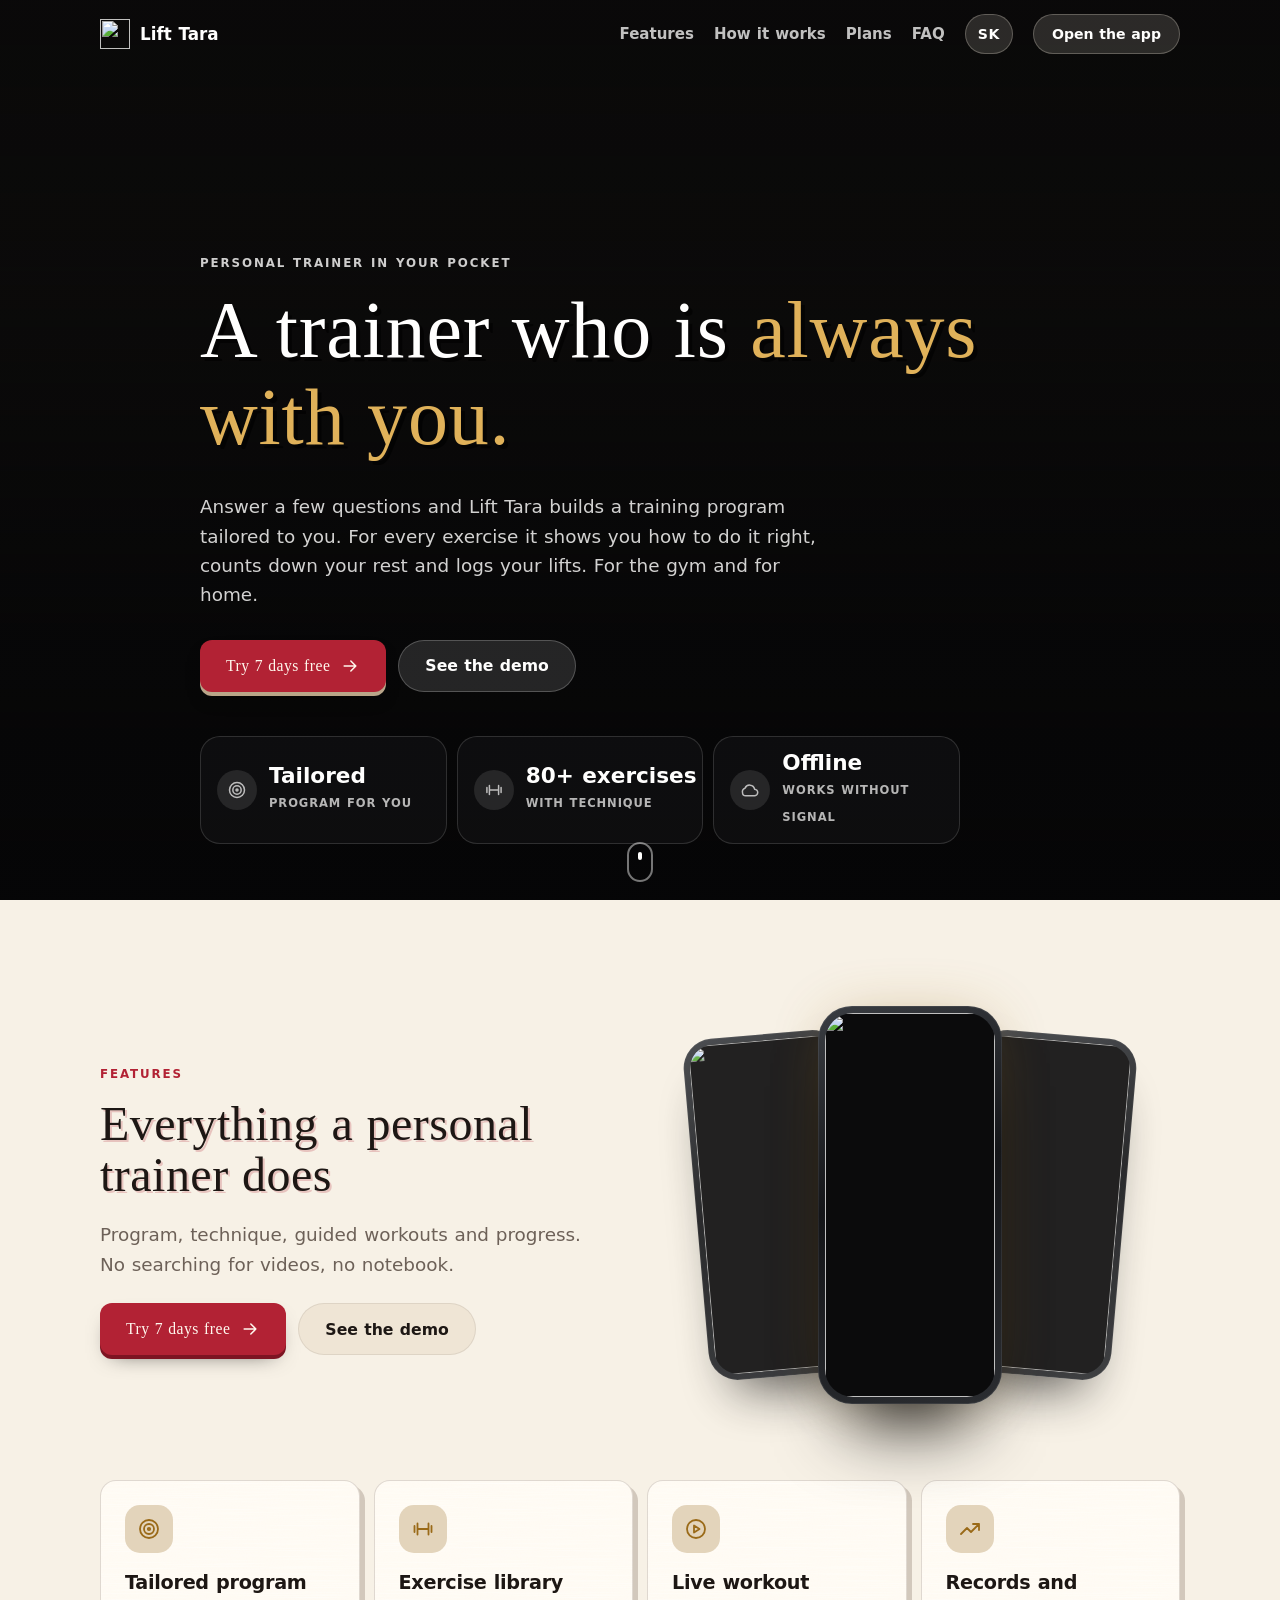
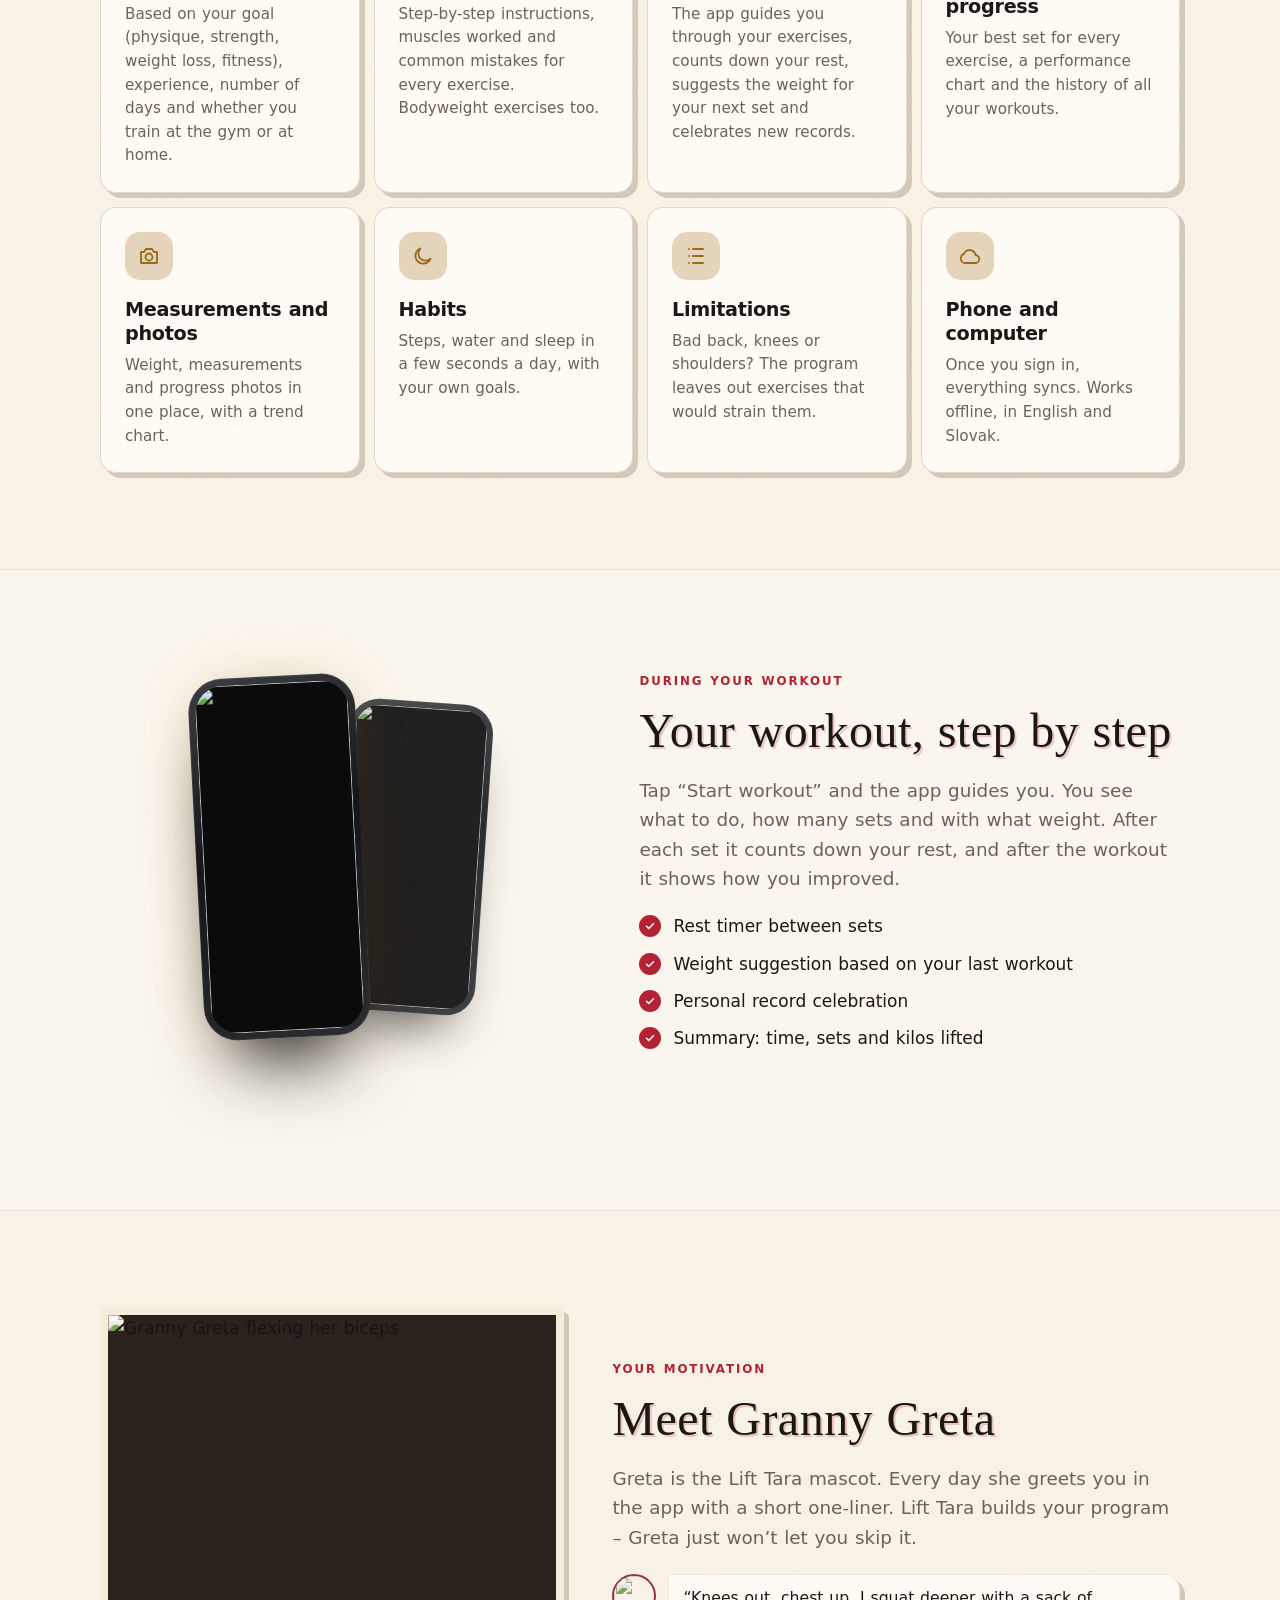
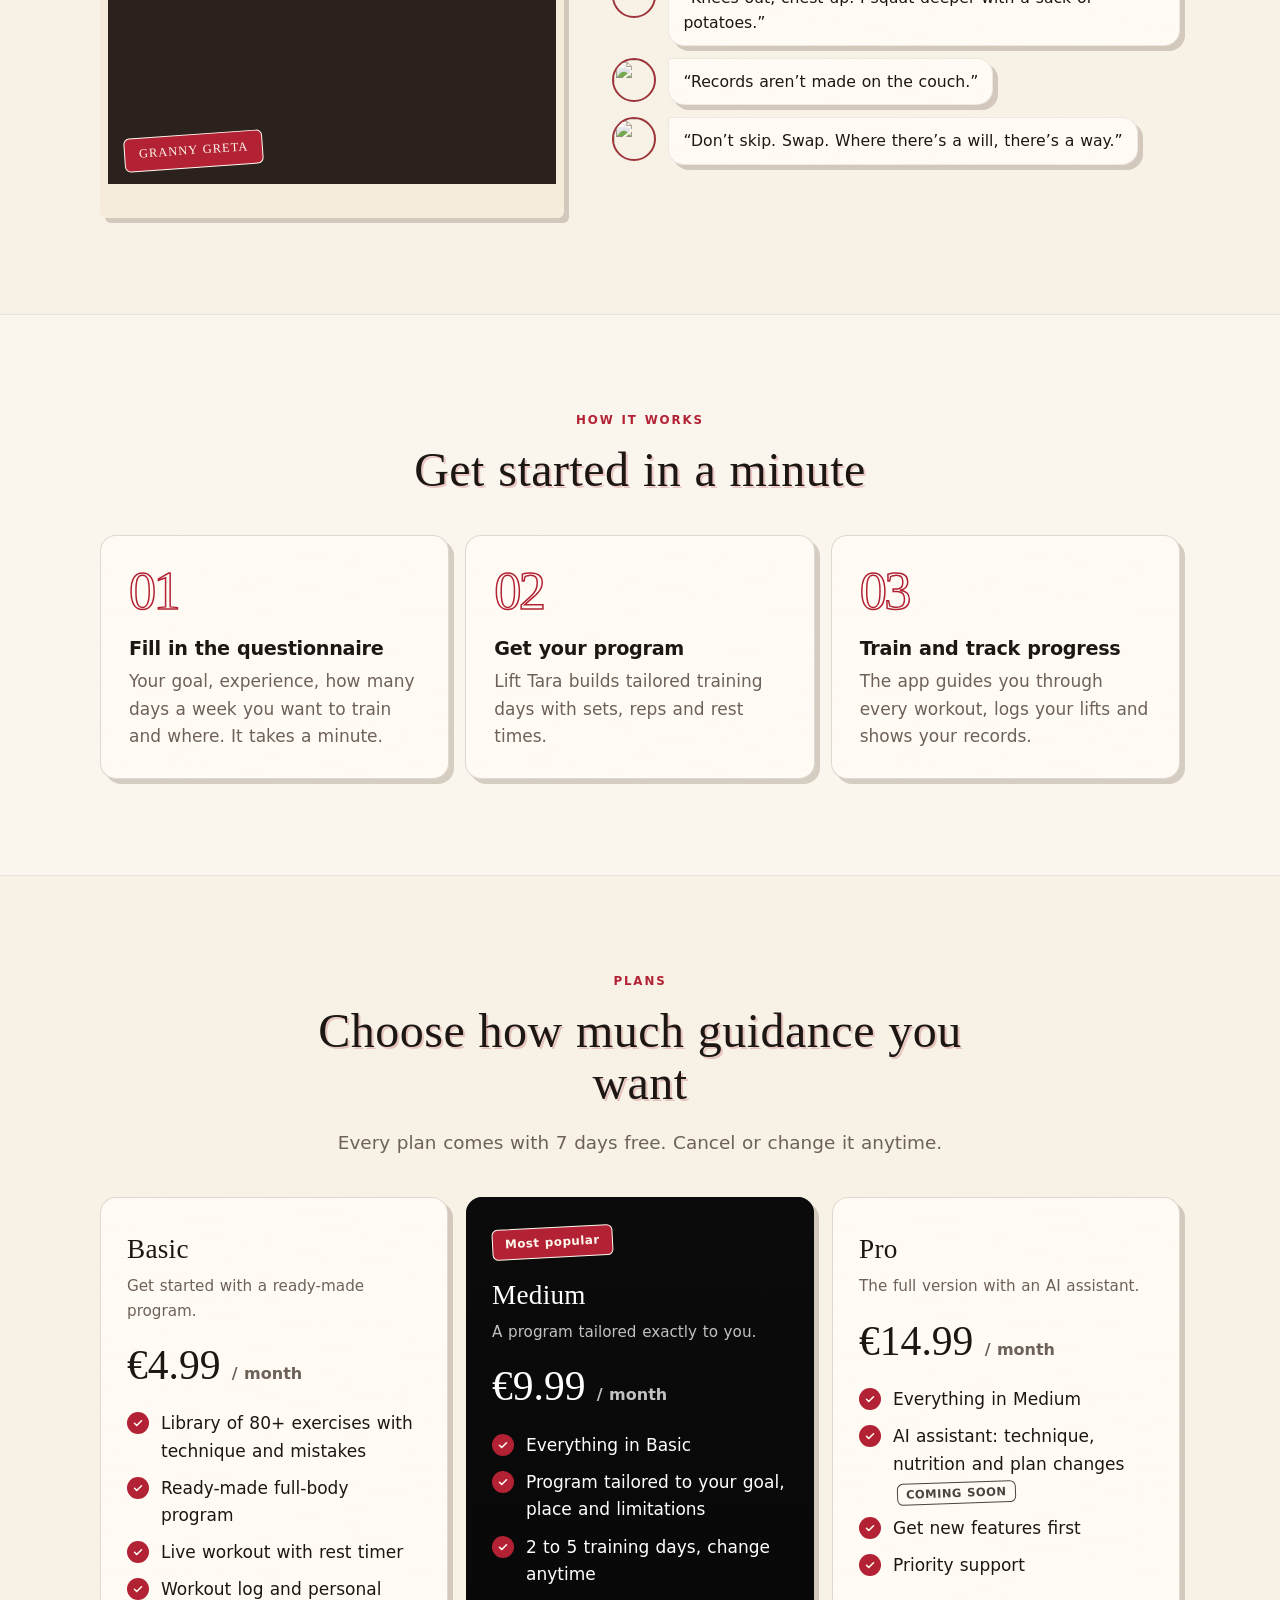
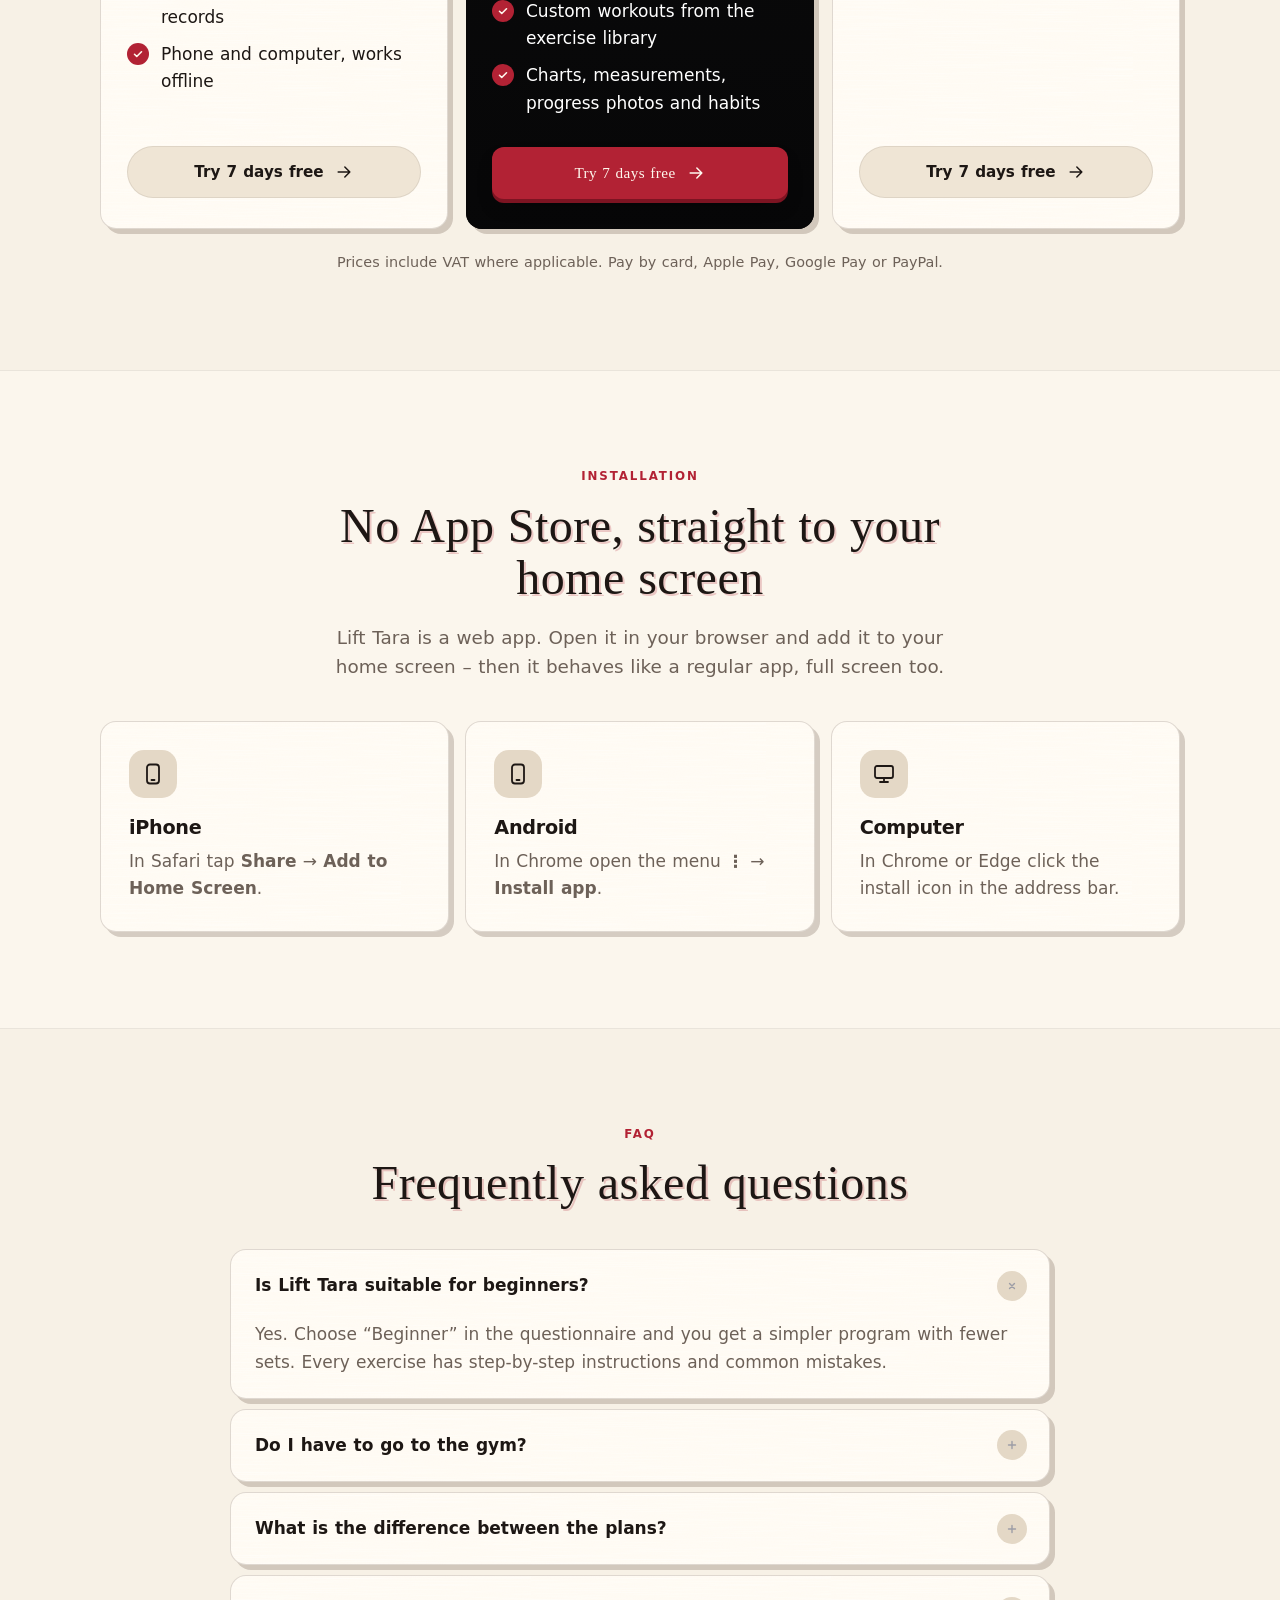
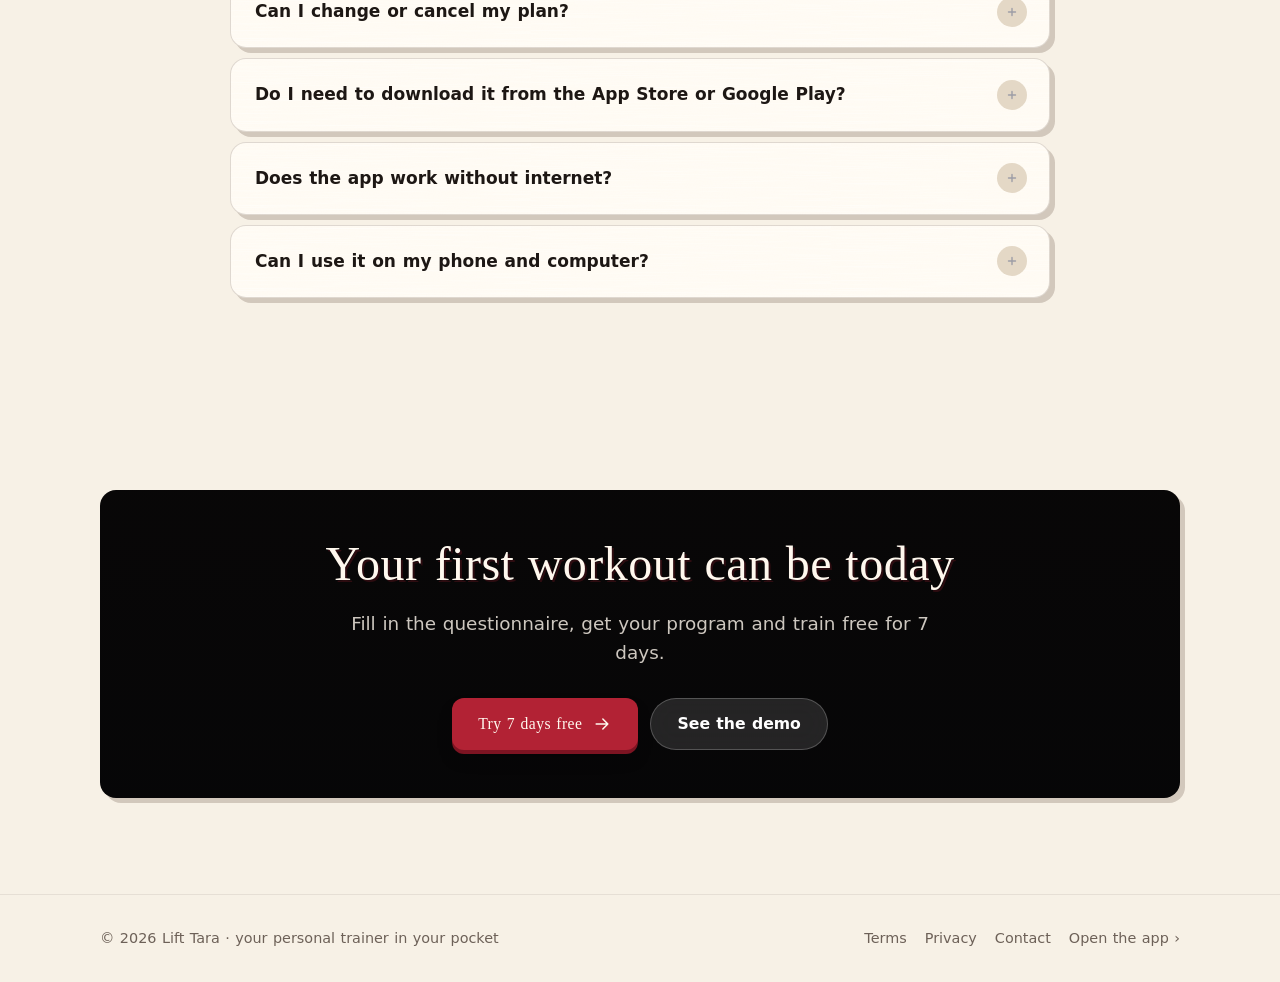
==== index.html @ 2b339212 "Web: záverečná výzva čitateľná aj vo svetlom režime Co-Authored-By: Claude Opus 5.5 <noreply@anthrop" ====
<!doctype html>
<html lang="sk">
<head>
  <meta charset="utf-8">
  <meta name="viewport" content="width=device-width, initial-scale=1, viewport-fit=cover">
  <title>Lift Tara – osobný tréner v mobile</title>
  <meta name="description" content="Lift Tara je osobný tréner v mobile: tréningový program na mieru tvojmu cieľu, ukážky a technika pri každom cviku, živý tréning a progres. Do posilňovne aj na doma.">
  <meta name="color-scheme" content="dark light">
  <meta name="theme-color" content="#15100e" media="(prefers-color-scheme: dark)">
  <meta name="theme-color" content="#f7f1e6" media="(prefers-color-scheme: light)">
  <link rel="icon" href="icons/icon.svg?v=4" type="image/svg+xml">
  <link rel="apple-touch-icon" href="icons/icon-192.png?v=4">
  <link rel="canonical" href="https://lifttara.github.io/">
  <link rel="alternate" hreflang="sk" href="https://lifttara.github.io/">
  <link rel="alternate" hreflang="en" href="https://lifttara.github.io/en/">
  <link rel="alternate" hreflang="x-default" href="https://lifttara.github.io/">
  <script>
    (function () {
      try {
        if (/bot|crawl|spider|slurp|facebookexternalhit|preview/i.test(navigator.userAgent)) return;
        var q = new URLSearchParams(location.search).get('lang');
        if (q === 'sk' || q === 'en') localStorage.setItem('lt-lang', q);
        var pref = localStorage.getItem('lt-lang');
        var langs = navigator.languages && navigator.languages.length ? navigator.languages : [navigator.language || ''];
        var slavic = langs.some(function (l) { return /^(sk|cs)(-|_|$)/i.test(l); });
        if (pref === 'en' || (!pref && !slavic)) location.replace('en/' + location.search + location.hash);
      } catch (e) { /* bez úložiska ostane slovenčina */ }
    })();
  </script>
  <meta name="robots" content="index, follow, max-image-preview:large">
  <meta property="og:type" content="website">
  <meta property="og:locale" content="sk_SK">
  <meta property="og:site_name" content="Lift Tara">
  <meta property="og:title" content="Lift Tara – osobný tréner v mobile">
  <meta property="og:description" content="Program na mieru, technika pri každom cviku, živý tréning a progres. Vyskúšaj 7 dní zadarmo.">
  <meta property="og:url" content="https://lifttara.github.io/">
  <meta property="og:image" content="https://lifttara.github.io/icons/og.jpg?v=1">
  <meta property="og:image:width" content="1200">
  <meta property="og:image:height" content="630">
  <meta property="og:image:alt" content="Lift Tara">
  <meta name="twitter:card" content="summary_large_image">
  <meta name="twitter:title" content="Lift Tara – osobný tréner v mobile">
  <meta name="twitter:description" content="Program na mieru, technika pri každom cviku, živý tréning a progres. Vyskúšaj 7 dní zadarmo.">
  <meta name="twitter:image" content="https://lifttara.github.io/icons/og.jpg?v=1">
  <link rel="preload" as="image" href="icons/hero.jpg">
  <style>html, body { background: #15100e; } @media (prefers-color-scheme: light) { html, body { background: #f7f1e6; } }</style>
  <link rel="stylesheet" href="css/web.css?v=10">
  <script type="application/ld+json">
[
 {
  "@context": "https://schema.org",
  "@type": "SoftwareApplication",
  "name": "Lift Tara",
  "applicationCategory": "HealthApplication",
  "operatingSystem": "iOS, Android, Windows, macOS (web app)",
  "url": "https://lifttara.github.io/",
  "image": "https://lifttara.github.io/icons/icon-512.png",
  "inLanguage": "sk",
  "description": "Lift Tara je osobný tréner v mobile: tréningový program na mieru tvojmu cieľu, ukážky a technika pri každom cviku, živý tréning a progres. Do posilňovne aj na doma.",
  "offers": [{"@type": "Offer", "name": "Basic", "price": "4.99", "priceCurrency": "EUR"}, {"@type": "Offer", "name": "Medium", "price": "9.99", "priceCurrency": "EUR"}, {"@type": "Offer", "name": "Pro", "price": "14.99", "priceCurrency": "EUR"}]
 },
 {
  "@context": "https://schema.org",
  "@type": "FAQPage",
  "mainEntity": [
 {
  "@type": "Question",
  "name": "Je Lift Tara vhodná pre začiatočníkov?",
  "acceptedAnswer": {
   "@type": "Answer",
   "text": "Áno. V dotazníku zvolíš „Začiatočník“ a dostaneš jednoduchší program s menej sériami. Pri každom cviku je postup krok za krokom a najčastejšie chyby."
  }
 },
 {
  "@type": "Question",
  "name": "Musím chodiť do posilňovne?",
  "acceptedAnswer": {
   "@type": "Answer",
   "text": "Nie. Program sa dá zostaviť aj na doma s jednoručkami alebo úplne bez náradia."
  }
 },
 {
  "@type": "Question",
  "name": "Aký je rozdiel medzi balíčkami?",
  "acceptedAnswer": {
   "@type": "Answer",
   "text": "Basic má hotový program na celé telo, knižnicu cvikov a živý tréning. Medium pridá program na mieru tvojmu cieľu, vlastné tréningy a celý progres. Pro je plná verzia s AI asistentom, ktorého pripravujeme."
  }
 },
 {
  "@type": "Question",
  "name": "Môžem balíček zmeniť alebo zrušiť?",
  "acceptedAnswer": {
   "@type": "Answer",
   "text": "Áno, kedykoľvek v appke v Nastaveniach → Predplatné alebo cez odkaz v e-maile. Ak zrušíš počas 7 dní zadarmo, nezaplatíš nič. Tvoje dáta ostanú uložené."
  }
 },
 {
  "@type": "Question",
  "name": "Treba appku sťahovať z App Store alebo Google Play?",
  "acceptedAnswer": {
   "@type": "Answer",
   "text": "Nie. Lift Tara je webová aplikácia – otvoríš ju v prehliadači a jedným ťuknutím ju pridáš na plochu. Potom sa správa ako bežná appka."
  }
 },
 {
  "@type": "Question",
  "name": "Funguje appka aj bez internetu?",
  "acceptedAnswer": {
   "@type": "Answer",
   "text": "Áno. Tréning aj zápis výkonov fungujú offline a zmeny sa zosynchronizujú, keď sa pripojíš."
  }
 },
 {
  "@type": "Question",
  "name": "Môžem ju používať na mobile aj na počítači?",
  "acceptedAnswer": {
   "@type": "Answer",
   "text": "Áno. Po prihlásení sa program, tréningy aj progres synchronizujú medzi všetkými tvojimi zariadeniami."
  }
 }
]
 }
]
  </script>
</head>
<body>
  <header class="site-top" id="top">
    <div class="wrap">
      <a href="#" class="brand"><img src="icons/icon.svg?v=4" alt=""> Lift Tara</a>
      <nav class="menu" aria-label="Hlavné menu">
        <a href="#funkcie">Funkcie</a>
        <a href="#ako">Ako to funguje</a>
        <a href="#balicky">Balíčky</a>
        <a href="#faq">Otázky</a>
        <a href="en/" class="btn small lang" hreflang="en" lang="en" onclick="try{localStorage.setItem('lt-lang','en')}catch(e){}" aria-label="English version">EN</a>
        <a href="https://lifttara.github.io/app/?lang=sk" class="btn small"><span class="lg">Otvoriť appku</span><span class="sm">Appka</span></a>
      </nav>
    </div>
  </header>

  <main>
    <section class="hero-section">
      <div class="hero-bg" aria-hidden="true"></div>
      <div class="wrap hero-in">
        <p class="eyebrow">Osobný tréner v mobile</p>
        <h1>Tréner, ktorý je <em>vždy pri tebe.</em></h1>
        <p class="lead">Odpovedz na pár otázok a Lift Tara ti zostaví tréningový program na mieru. Pri každom cviku ti ukáže, ako ho robiť správne, odráta pauzy a zapíše výkony. Do posilňovne aj na doma.</p>
        <div class="actions">
          <a href="#balicky" class="btn primary sheen">Vyskúšať 7 dní zadarmo <svg class="i" viewBox="0 0 24 24" aria-hidden="true"><path d="M5 12h14M13 6l6 6-6 6"/></svg></a>
          <a href="https://lifttara.github.io/app/?demo&amp;lang=sk" class="btn glass">Pozrieť ukážku</a>
        </div>
        <div class="tiles"><div class="tile"><span class="ti"><svg class="i" viewBox="0 0 24 24" aria-hidden="true"><circle cx="12" cy="12" r="9"/><circle cx="12" cy="12" r="5"/><circle cx="12" cy="12" r="1.2"/></svg></span><div><b>Na mieru</b><span>program podľa teba</span></div></div><div class="tile"><span class="ti"><svg class="i" viewBox="0 0 24 24" aria-hidden="true"><path d="M6.5 6.5v11M17.5 6.5v11M3.5 9v6M20.5 9v6M6.5 12h11"/></svg></span><div><b>80+ cvikov</b><span>s technikou</span></div></div><div class="tile"><span class="ti"><svg class="i" viewBox="0 0 24 24" aria-hidden="true"><path d="M3 15a4 4 0 0 0 4 4h10a4 4 0 0 0 .5-8A6 6 0 0 0 6 10a4 4 0 0 0-3 5z"/></svg></span><div><b>Offline</b><span>aj bez signálu</span></div></div></div>
      </div>
      <span class="scroll-hint" aria-hidden="true"></span>
    </section>

    <section id="funkcie" class="section">
      <div class="wrap">
        <div class="app-head rv">
          <div>
            <p class="eyebrow">Funkcie</p>
            <h2>Všetko, čo robí osobný tréner</h2>
            <p class="lead">Program, technika, vedenie tréningom a progres. Bez hľadania videí a bez zošita.</p>
            <div class="actions"><a href="#balicky" class="btn primary">Vyskúšať 7 dní zadarmo <svg class="i" viewBox="0 0 24 24" aria-hidden="true"><path d="M5 12h14M13 6l6 6-6 6"/></svg></a><a href="https://lifttara.github.io/app/?demo&amp;lang=sk" class="btn">Pozrieť ukážku</a></div>
          </div>
          <div class="phones" aria-hidden="true">
            <figure class="phone"><img src="icons/screens/a-program.jpg" alt="" loading="lazy" width="600" height="1300"></figure>
            <figure class="phone main"><img src="icons/screens/a-today.jpg" alt="" loading="lazy" width="600" height="1300"></figure>
            <figure class="phone"><img src="icons/screens/a-ex.jpg" alt="" loading="lazy" width="600" height="1300"></figure>
          </div>
        </div>
        <div class="feat-grid">
          <article class="card feat rv"><span class="ic"><svg class="i" viewBox="0 0 24 24" aria-hidden="true"><circle cx="12" cy="12" r="9"/><circle cx="12" cy="12" r="5"/><circle cx="12" cy="12" r="1.2"/></svg></span><h3>Program na mieru</h3><p>Podľa cieľa (postava, sila, chudnutie, kondícia), skúseností, počtu dní a toho, či cvičíš v posilňovni alebo doma.</p></article>
          <article class="card feat rv"><span class="ic"><svg class="i" viewBox="0 0 24 24" aria-hidden="true"><path d="M6.5 6.5v11M17.5 6.5v11M3.5 9v6M20.5 9v6M6.5 12h11"/></svg></span><h3>Knižnica cvikov</h3><p>Pri každom cviku postup krok za krokom, zapojené svaly a najčastejšie chyby. Aj cviky bez náradia.</p></article>
          <article class="card feat rv"><span class="ic"><svg class="i" viewBox="0 0 24 24" aria-hidden="true"><circle cx="12" cy="12" r="9"/><path d="M10 8.5v7l5.5-3.5z"/></svg></span><h3>Živý tréning</h3><p>Appka ťa prevedie cvikmi, odráta pauzu, navrhne váhu na ďalšiu sériu a oslávi nový rekord.</p></article>
          <article class="card feat rv"><span class="ic"><svg class="i" viewBox="0 0 24 24" aria-hidden="true"><path d="M3 17l6-6 4 4 8-8M15 7h6v6"/></svg></span><h3>Rekordy a progres</h3><p>Najlepšia séria pri každom cviku, graf výkonu a história všetkých tréningov.</p></article>
          <article class="card feat rv"><span class="ic"><svg class="i" viewBox="0 0 24 24" aria-hidden="true"><path d="M4 8h3l2-3h6l2 3h3v11H4z"/><circle cx="12" cy="13" r="3.5"/></svg></span><h3>Merania a fotky</h3><p>Váha, obvody a fotky progresu na jednom mieste, s grafom vývoja.</p></article>
          <article class="card feat rv"><span class="ic"><svg class="i" viewBox="0 0 24 24" aria-hidden="true"><path d="M19.5 14.6A7.8 7.8 0 1 1 9.4 4.5a6.3 6.3 0 0 0 10.1 10.1z"/></svg></span><h3>Návyky</h3><p>Kroky, voda a spánok za pár sekúnd denne, s vlastnými cieľmi.</p></article>
          <article class="card feat rv"><span class="ic"><svg class="i" viewBox="0 0 24 24" aria-hidden="true"><path d="M9 5h10M9 12h10M9 19h10M5 5h.01M5 12h.01M5 19h.01"/></svg></span><h3>Obmedzenia</h3><p>Bolí ťa chrbát, kolená alebo ramená? Program vynechá cviky, ktoré by ich zaťažovali.</p></article>
          <article class="card feat rv"><span class="ic"><svg class="i" viewBox="0 0 24 24" aria-hidden="true"><path d="M3 15a4 4 0 0 0 4 4h10a4 4 0 0 0 .5-8A6 6 0 0 0 6 10a4 4 0 0 0-3 5z"/></svg></span><h3>Mobil aj počítač</h3><p>Po prihlásení sa všetko synchronizuje. Funguje aj offline, v slovenčine aj angličtine.</p></article>
        </div>
      </div>
    </section>

    <section id="trening" class="section alt">
      <div class="wrap">
        <div class="app-head reverse rv">
          <div>
            <p class="eyebrow">Počas tréningu</p>
            <h2>Tréning krok za krokom</h2>
            <p class="lead">Ťukni na „Začať tréning“ a appka ťa vedie. Vidíš, čo cvičiť, koľko sérií a s akou váhou. Po sérii odráta pauzu a po tréningu ukáže, ako si sa zlepšil.</p>
            <ul class="checks"><li>Časovač pauzy medzi sériami</li><li>Návrh váhy podľa minulého tréningu</li><li>Oslava osobného rekordu</li><li>Súhrn: čas, série a zdvihnuté kilá</li></ul>
          </div>
          <div class="phones two" aria-hidden="true">
            <figure class="phone main"><img src="icons/screens/a-live.jpg" alt="" loading="lazy" width="600" height="1300"></figure>
            <figure class="phone"><img src="icons/screens/a-progress.jpg" alt="" loading="lazy" width="600" height="1300"></figure>
          </div>
        </div>
      </div>
    </section>

    <section id="greta" class="section">
      <div class="wrap greta-sec">
        <div class="greta-photo rv"><img src="icons/greta/flex.jpg" alt="Babka Greta ukazuje biceps" loading="lazy" width="520" height="578"><span class="tag">BABKA GRETA</span></div>
        <div class="rv">
          <p class="eyebrow">Tvoja motivácia</p>
          <h2>Zoznám sa s babkou Gretou</h2>
          <p class="lead">Greta je maskot Lift Tara. Každý deň ťa v appke prehovorí krátkou hláškou. Program ti zostaví Lift Tara, Greta ťa len nenechá vynechať.</p>
          <div class="quotes">
            <div class="quote-b"><img src="icons/greta/avatar.jpg" alt="" width="44" height="44" loading="lazy"><p>„Kolená von, hrudník hore. Ja drepujem hlbšie aj s vrecom zemiakov.“</p></div>
            <div class="quote-b"><img src="icons/greta/avatar.jpg" alt="" width="44" height="44" loading="lazy"><p>„Rekordy sa nerobia na gauči.“</p></div>
            <div class="quote-b"><img src="icons/greta/avatar.jpg" alt="" width="44" height="44" loading="lazy"><p>„Nevynechávaj. Vymeň. Kto hľadá, nájde spôsob.“</p></div>
          </div>
        </div>
      </div>
    </section>

    <section id="ako" class="section alt">
      <div class="wrap">
        <div class="section-head center rv"><p class="eyebrow">Ako to funguje</p><h2>Začneš za minútu</h2></div>
        <div class="grid3">
          <div class="card step rv"><span class="num">01</span><h3>Vyplň dotazník</h3><p>Cieľ, skúsenosti, koľko dní v týždni chceš cvičiť a kde. Trvá to minútu.</p></div>
          <div class="card step rv"><span class="num">02</span><h3>Dostaneš program</h3><p>Lift Tara zostaví tréningové dni na mieru, so sériami, opakovaniami a pauzami.</p></div>
          <div class="card step rv"><span class="num">03</span><h3>Cvič a sleduj progres</h3><p>Appka ťa prevedie každým tréningom, zapíše výkony a ukáže rekordy.</p></div>
        </div>
      </div>
    </section>

    <section id="balicky" class="section">
      <div class="wrap">
        <div class="section-head center rv"><p class="eyebrow">Balíčky</p><h2>Vyber si, ako veľmi ťa má viesť</h2><p class="lead" style="margin:0 auto">Každý balíček má 7 dní zadarmo. Zrušiť alebo zmeniť ho môžeš kedykoľvek.</p></div>
        <div class="tiers">
          <article class="card price-card tier tier-basic rv">
            
            <h3>Basic</h3>
            <p class="muted tier-sub">Pre začiatok s hotovým programom.</p>
            <p class="price">4,99 € <span>/ mesiac</span></p>
            <ul class="checks"><li><span>Knižnica 80+ cvikov s technikou a chybami</span></li><li><span>Hotový program na celé telo</span></li><li><span>Živý tréning s časovačom pauzy</span></li><li><span>Zápis výkonov a osobné rekordy</span></li><li><span>Mobil aj počítač, funguje offline</span></li></ul>
            <a href="https://lifttara.github.io/app/?plan=basic&amp;lang=sk" class="btn">Vyskúšať 7 dní zadarmo <svg class="i" viewBox="0 0 24 24" aria-hidden="true"><path d="M5 12h14M13 6l6 6-6 6"/></svg></a>
          </article>
          <article class="card price-card tier tier-medium featured rv">
            <span class="badge">Najobľúbenejší</span>
            <h3>Medium</h3>
            <p class="muted tier-sub">Program na mieru presne pre teba.</p>
            <p class="price">9,99 € <span>/ mesiac</span></p>
            <ul class="checks"><li><span>Všetko z Basic</span></li><li><span>Program na mieru podľa cieľa, miesta a obmedzení</span></li><li><span>2 až 5 tréningových dní, zmena kedykoľvek</span></li><li><span>Vlastné tréningy z knižnice cvikov</span></li><li><span>Grafy, merania, fotky progresu a návyky</span></li></ul>
            <a href="https://lifttara.github.io/app/?plan=medium&amp;lang=sk" class="btn primary">Vyskúšať 7 dní zadarmo <svg class="i" viewBox="0 0 24 24" aria-hidden="true"><path d="M5 12h14M13 6l6 6-6 6"/></svg></a>
          </article>
          <article class="card price-card tier tier-pro rv">
            
            <h3>Pro</h3>
            <p class="muted tier-sub">Plná verzia s AI asistentom.</p>
            <p class="price">14,99 € <span>/ mesiac</span></p>
            <ul class="checks"><li><span>Všetko z Medium</span></li><li><span>AI asistent: technika, strava aj úprava plánu <span class="soon">pripravujeme</span></span></li><li><span>Nové funkcie dostaneš ako prvý</span></li><li><span>Prednostná podpora</span></li></ul>
            <a href="https://lifttara.github.io/app/?plan=pro&amp;lang=sk" class="btn">Vyskúšať 7 dní zadarmo <svg class="i" viewBox="0 0 24 24" aria-hidden="true"><path d="M5 12h14M13 6l6 6-6 6"/></svg></a>
          </article>
        </div>
        <p class="muted tier-note">Ceny sú vrátane DPH, kde sa uplatňuje. Platba kartou, Apple Pay, Google Pay alebo cez PayPal.</p>
      </div>
    </section>

    <section id="instalacia" class="section alt">
      <div class="wrap">
        <div class="section-head center rv"><p class="eyebrow">Inštalácia</p><h2>Bez App Store, priamo na plochu</h2><p class="lead" style="margin:0 auto">Lift Tara je webová aplikácia. Otvoríš ju v prehliadači a pridáš na plochu – potom sa správa ako bežná appka, aj na celú obrazovku.</p></div>
        <div class="grid3">
          <div class="card rv"><span class="ic"><svg class="i" viewBox="0 0 24 24" aria-hidden="true"><rect x="6" y="2.5" width="12" height="19" rx="3"/><path d="M10.5 18h3"/></svg></span><h3>iPhone</h3><p class="muted" style="margin:0">V Safari ťukni na <b>Zdieľať</b> → <b>Pridať na plochu</b>.</p></div>
          <div class="card rv"><span class="ic"><svg class="i" viewBox="0 0 24 24" aria-hidden="true"><rect x="6" y="2.5" width="12" height="19" rx="3"/><path d="M10.5 18h3"/></svg></span><h3>Android</h3><p class="muted" style="margin:0">V Chrome otvor menu <b>⋮</b> → <b>Inštalovať aplikáciu</b>.</p></div>
          <div class="card rv"><span class="ic"><svg class="i" viewBox="0 0 24 24" aria-hidden="true"><rect x="3" y="4" width="18" height="12" rx="2"/><path d="M8 20h8M12 16v4"/></svg></span><h3>Počítač</h3><p class="muted" style="margin:0">V Chrome alebo Edge klikni na ikonku inštalácie v paneli s adresou.</p></div>
        </div>
      </div>
    </section>

    <section id="faq" class="section">
      <div class="wrap">
        <div class="section-head center rv"><p class="eyebrow">Časté otázky</p><h2>Na čo sa pýtate najčastejšie</h2></div>
        <div class="faq">
          <details class="card rv" open><summary>Je Lift Tara vhodná pre začiatočníkov?</summary><p>Áno. V dotazníku zvolíš „Začiatočník“ a dostaneš jednoduchší program s menej sériami. Pri každom cviku je postup krok za krokom a najčastejšie chyby.</p></details>
          <details class="card rv"><summary>Musím chodiť do posilňovne?</summary><p>Nie. Program sa dá zostaviť aj na doma s jednoručkami alebo úplne bez náradia.</p></details>
          <details class="card rv"><summary>Aký je rozdiel medzi balíčkami?</summary><p>Basic má hotový program na celé telo, knižnicu cvikov a živý tréning. Medium pridá program na mieru tvojmu cieľu, vlastné tréningy a celý progres. Pro je plná verzia s AI asistentom, ktorého pripravujeme.</p></details>
          <details class="card rv"><summary>Môžem balíček zmeniť alebo zrušiť?</summary><p>Áno, kedykoľvek v appke v Nastaveniach → Predplatné alebo cez odkaz v e-maile. Ak zrušíš počas 7 dní zadarmo, nezaplatíš nič. Tvoje dáta ostanú uložené.</p></details>
          <details class="card rv"><summary>Treba appku sťahovať z App Store alebo Google Play?</summary><p>Nie. Lift Tara je webová aplikácia – otvoríš ju v prehliadači a jedným ťuknutím ju pridáš na plochu. Potom sa správa ako bežná appka.</p></details>
          <details class="card rv"><summary>Funguje appka aj bez internetu?</summary><p>Áno. Tréning aj zápis výkonov fungujú offline a zmeny sa zosynchronizujú, keď sa pripojíš.</p></details>
          <details class="card rv"><summary>Môžem ju používať na mobile aj na počítači?</summary><p>Áno. Po prihlásení sa program, tréningy aj progres synchronizujú medzi všetkými tvojimi zariadeniami.</p></details>
        </div>
      </div>
    </section>

    <section id="zacat" class="section">
      <div class="wrap">
        <div class="card end-cta rv">
          <h2>Prvý tréning môžeš mať ešte dnes</h2>
          <p class="lead">Vyplň dotazník, dostaneš program a 7 dní cvičíš zadarmo.</p>
          <div class="actions"><a href="#balicky" class="btn primary">Vyskúšať 7 dní zadarmo <svg class="i" viewBox="0 0 24 24" aria-hidden="true"><path d="M5 12h14M13 6l6 6-6 6"/></svg></a><a href="https://lifttara.github.io/app/?demo&amp;lang=sk" class="btn glass">Pozrieť ukážku</a></div>
        </div>
      </div>
    </section>
  </main>

  <footer class="footer">
    <div class="wrap"><span>© <span id="year">2026</span> Lift Tara · osobný tréner v mobile</span><span class="foot-links"><a href="podmienky.html#podmienky" class="muted">Obchodné podmienky</a><a href="podmienky.html#sukromie" class="muted">Ochrana súkromia</a><a href="podmienky.html#kontakt" class="muted">Kontakt</a><a href="https://lifttara.github.io/app/?lang=sk" class="muted">Otvoriť appku ›</a></span></div>
  </footer>
  <script>
    // Lišta sa po posunutí z fotky zmení na sklo; fotka sa hýbe pomalšie ako obsah (paralaxa)
    const siteTop = document.getElementById('top');
    const bg = document.querySelector('.hero-bg');
    const reduce = matchMedia('(prefers-reduced-motion: reduce)').matches;
    let raf = 0;
    const onScroll = () => {
      raf = 0;
      siteTop.classList.toggle('solid', scrollY > innerHeight * 0.6);
      if (!reduce && bg && scrollY < innerHeight * 1.2) bg.style.setProperty('--py', `${Math.round(scrollY * 0.3)}px`);
    };
    addEventListener('scroll', () => { if (!raf) raf = requestAnimationFrame(onScroll); }, { passive: true });
    onScroll();
    // Sekcie sa jemne vysunú, keď sa k nim posunieš
    if ('IntersectionObserver' in window && !reduce) {
      const io = new IntersectionObserver((list) => {
        let n = 0;
        list.forEach((e) => { if (!e.isIntersecting) return; e.target.style.setProperty('--d', `${Math.min(n++, 5) * 80}ms`); e.target.classList.add('in'); io.unobserve(e.target); });
      }, { rootMargin: '0px 0px -8% 0px' });
      document.querySelectorAll('.rv').forEach((el) => io.observe(el));
    } else document.querySelectorAll('.rv').forEach((el) => el.classList.add('in'));
    document.getElementById('year').textContent = new Date().getFullYear();
  </script>
</body>
</html>
---- css/web.css ----
@font-face { font-family: 'Alfa Slab One'; font-style: normal; font-weight: 400; font-display: swap; src: url(../fonts/alfaslab-latin-ext.woff2) format('woff2'); unicode-range: U+0100-02BA, U+02BD-02C5, U+02C7-02CC, U+02CE-02D7, U+02DD-02FF, U+0304, U+0308, U+0329, U+1D00-1DBF, U+1E00-1E9F, U+1EF2-1EFF, U+2020, U+20A0-20AB, U+20AD-20C4, U+2113, U+2C60-2C7F, U+A720-A7FF; }
@font-face { font-family: 'Alfa Slab One'; font-style: normal; font-weight: 400; font-display: swap; src: url(../fonts/alfaslab-latin.woff2) format('woff2'); unicode-range: U+0000-00FF, U+0131, U+0152-0153, U+02BB-02BC, U+02C6, U+02DA, U+02DC, U+0304, U+0308, U+0329, U+2000-206F, U+20AC, U+2122, U+2191, U+2193, U+2212, U+2215, U+FEFF, U+FFFD; }
/* Písmo Poppins – uložené v appke (funguje offline, nič sa neposiela na Google) */
@font-face { font-family: 'Poppins'; font-style: normal; font-weight: 400; font-display: swap; src: url(../fonts/poppins-400-latin-ext.woff2) format('woff2'); unicode-range: U+0100-02BA, U+02BD-02C5, U+02C7-02CC, U+02CE-02D7, U+02DD-02FF, U+0304, U+0308, U+0329, U+1D00-1DBF, U+1E00-1E9F, U+1EF2-1EFF, U+2020, U+20A0-20AB, U+20AD-20C4, U+2113, U+2C60-2C7F, U+A720-A7FF; }
@font-face { font-family: 'Poppins'; font-style: normal; font-weight: 400; font-display: swap; src: url(../fonts/poppins-400-latin.woff2) format('woff2'); unicode-range: U+0000-00FF, U+0131, U+0152-0153, U+02BB-02BC, U+02C6, U+02DA, U+02DC, U+0304, U+0308, U+0329, U+2000-206F, U+20AC, U+2122, U+2191, U+2193, U+2212, U+2215, U+FEFF, U+FFFD; }
@font-face { font-family: 'Poppins'; font-style: normal; font-weight: 500; font-display: swap; src: url(../fonts/poppins-500-latin-ext.woff2) format('woff2'); unicode-range: U+0100-02BA, U+02BD-02C5, U+02C7-02CC, U+02CE-02D7, U+02DD-02FF, U+0304, U+0308, U+0329, U+1D00-1DBF, U+1E00-1E9F, U+1EF2-1EFF, U+2020, U+20A0-20AB, U+20AD-20C4, U+2113, U+2C60-2C7F, U+A720-A7FF; }
@font-face { font-family: 'Poppins'; font-style: normal; font-weight: 500; font-display: swap; src: url(../fonts/poppins-500-latin.woff2) format('woff2'); unicode-range: U+0000-00FF, U+0131, U+0152-0153, U+02BB-02BC, U+02C6, U+02DA, U+02DC, U+0304, U+0308, U+0329, U+2000-206F, U+20AC, U+2122, U+2191, U+2193, U+2212, U+2215, U+FEFF, U+FFFD; }
@font-face { font-family: 'Poppins'; font-style: normal; font-weight: 600; font-display: swap; src: url(../fonts/poppins-600-latin-ext.woff2) format('woff2'); unicode-range: U+0100-02BA, U+02BD-02C5, U+02C7-02CC, U+02CE-02D7, U+02DD-02FF, U+0304, U+0308, U+0329, U+1D00-1DBF, U+1E00-1E9F, U+1EF2-1EFF, U+2020, U+20A0-20AB, U+20AD-20C4, U+2113, U+2C60-2C7F, U+A720-A7FF; }
@font-face { font-family: 'Poppins'; font-style: normal; font-weight: 600; font-display: swap; src: url(../fonts/poppins-600-latin.woff2) format('woff2'); unicode-range: U+0000-00FF, U+0131, U+0152-0153, U+02BB-02BC, U+02C6, U+02DA, U+02DC, U+0304, U+0308, U+0329, U+2000-206F, U+20AC, U+2122, U+2191, U+2193, U+2212, U+2215, U+FEFF, U+FFFD; }
@font-face { font-family: 'Poppins'; font-style: normal; font-weight: 700; font-display: swap; src: url(../fonts/poppins-700-latin-ext.woff2) format('woff2'); unicode-range: U+0100-02BA, U+02BD-02C5, U+02C7-02CC, U+02CE-02D7, U+02DD-02FF, U+0304, U+0308, U+0329, U+1D00-1DBF, U+1E00-1E9F, U+1EF2-1EFF, U+2020, U+20A0-20AB, U+20AD-20C4, U+2113, U+2C60-2C7F, U+A720-A7FF; }
@font-face { font-family: 'Poppins'; font-style: normal; font-weight: 700; font-display: swap; src: url(../fonts/poppins-700-latin.woff2) format('woff2'); unicode-range: U+0000-00FF, U+0131, U+0152-0153, U+02BB-02BC, U+02C6, U+02DA, U+02DC, U+0304, U+0308, U+0329, U+2000-206F, U+20AC, U+2122, U+2191, U+2193, U+2212, U+2215, U+FEFF, U+FFFD; }
@font-face { font-family: 'Poppins'; font-style: normal; font-weight: 800; font-display: swap; src: url(../fonts/poppins-800-latin-ext.woff2) format('woff2'); unicode-range: U+0100-02BA, U+02BD-02C5, U+02C7-02CC, U+02CE-02D7, U+02DD-02FF, U+0304, U+0308, U+0329, U+1D00-1DBF, U+1E00-1E9F, U+1EF2-1EFF, U+2020, U+20A0-20AB, U+20AD-20C4, U+2113, U+2C60-2C7F, U+A720-A7FF; }
@font-face { font-family: 'Poppins'; font-style: normal; font-weight: 800; font-display: swap; src: url(../fonts/poppins-800-latin.woff2) format('woff2'); unicode-range: U+0000-00FF, U+0131, U+0152-0153, U+02BB-02BC, U+02C6, U+02DA, U+02DC, U+0304, U+0308, U+0329, U+2000-206F, U+20AC, U+2122, U+2191, U+2193, U+2212, U+2215, U+FEFF, U+FFFD; }
/* =========================================================
   Web trénera – rovnaký dizajn ako appky (2026):
   čiernobiely, fotka posilňovne, tyrkysová len ako akcent,
   tmavý alebo svetlý podľa nastavenia zariadenia.
   ========================================================= */
:root {
  color-scheme: dark light;
  --bg: #15100e; --surface: #221a16; --surface-2: #2c221d; --surface-3: #3a2e27;
  --border: rgba(246, 236, 220, .08); --text: #f6ecdc; --muted: #b4a594;
  --accent: #e0b25a; --red: #c62a3c; --cta: #c62a3c; --cta-ink: #fff8ee;
  --glass: rgba(27, 20, 17, .82);
  --shadow: 0 1px 0 rgba(255, 255, 255, .04) inset, 0 18px 40px -26px rgba(0, 0, 0, .9);
  --radius: 24px;
  --ring: inset 0 0 0 1.5px rgba(224, 178, 90, .75), 0 0 14px -4px rgba(224, 178, 90, .45);
  --font: "Poppins", -apple-system, BlinkMacSystemFont, "Segoe UI", system-ui, sans-serif;
  --ease: cubic-bezier(.2, .8, .2, 1); --spring: cubic-bezier(.3, 1.35, .5, 1);
}
@media (prefers-color-scheme: light) {
  :root {
    --bg: #f7f1e6; --surface: #fffaf2; --surface-2: #efe5d5; --surface-3: #e4d8c6;
    --border: rgba(29, 23, 20, .08); --text: #1d1714; --muted: #6d6158;
    --accent: #9a6a18; --red: #b22234; --cta: #b22234; --cta-ink: #fff8ee;
    --glass: rgba(255, 250, 242, .86);
    --shadow: 0 1px 2px rgba(15, 17, 20, .04), 0 10px 30px -14px rgba(15, 17, 20, .16);
  }
}

* { box-sizing: border-box; }
html { scroll-behavior: smooth; scroll-padding-top: 76px; -webkit-text-size-adjust: 100%; }
body { margin: 0; background: var(--bg); color: var(--text); font: 17px/1.6 var(--font); -webkit-font-smoothing: antialiased; overflow-x: hidden; }
a { color: inherit; text-decoration: none; }
img { max-width: 100%; display: block; }
h1, h2, h3 { margin: 0 0 .4em; letter-spacing: -.035em; line-height: 1.05; }
h1 { font-size: clamp(2.6rem, 8vw, 5rem); font-weight: 800; }
h2 { font-size: clamp(1.9rem, 5vw, 3rem); font-weight: 800; }
h3 { font-size: 1.2rem; font-weight: 750; letter-spacing: -.02em; line-height: 1.25; }
p { margin: 0 0 1em; }
.wrap { max-width: 1120px; margin: 0 auto; padding: 0 20px; }
.eyebrow { display: block; margin-bottom: 14px; color: var(--muted); font-size: .74rem; font-weight: 800; letter-spacing: .16em; text-transform: uppercase; }
.lead { font-size: 1.15rem; color: var(--muted); max-width: 620px; }
.muted { color: var(--muted); }
.i { width: 20px; height: 20px; fill: none; stroke: currentColor; stroke-width: 1.8; stroke-linecap: round; stroke-linejoin: round; flex: none; }

/* ---------- Tlačidlá ---------- */
.btn {
  display: inline-flex; align-items: center; justify-content: center; gap: 10px; min-height: 52px; padding: 0 26px;
  border-radius: 999px; border: 1px solid var(--border); background: var(--surface-2); color: var(--text);
  font: 700 .98rem var(--font); cursor: pointer; transition: transform .45s var(--spring), background-color .2s, box-shadow .3s; position: relative; overflow: hidden;
}
.btn:hover { background: var(--surface-3); }
.btn:active { transform: scale(.96); transition-duration: .12s; }
.btn.primary { background: var(--cta); color: var(--cta-ink); border: 0; box-shadow: 0 12px 28px -16px rgba(0, 0, 0, .7); }
@media (prefers-color-scheme: dark) { .btn.primary { box-shadow: var(--ring), 0 12px 28px -16px rgba(0, 0, 0, .7); } }
.btn.primary:hover { transform: translateY(-1px); }
.btn.primary .i { transition: transform .35s var(--spring); }
.btn.primary:hover .i { transform: translateX(5px); }
.btn.glass { background: rgba(255, 255, 255, .12); border-color: rgba(255, 255, 255, .22); color: #fff; backdrop-filter: blur(12px); -webkit-backdrop-filter: blur(12px); }
.btn.glass:hover { background: rgba(255, 255, 255, .2); }
.btn.small { min-height: 40px; padding: 0 18px; font-size: .88rem; }
.btn.sheen::after { content: ""; position: absolute; top: 0; bottom: 0; left: 0; width: 40%; background: linear-gradient(100deg, transparent, rgba(0, 0, 0, .08), transparent); transform: translateX(-120%) skewX(-18deg); animation: sheen 6s ease-in-out 1.6s infinite; pointer-events: none; }
@keyframes sheen { 0%, 70% { transform: translateX(-120%) skewX(-18deg); } 100% { transform: translateX(320%) skewX(-18deg); } }

/* ---------- Horná lišta: priehľadná nad fotkou, po posunutí sklo ---------- */
.site-top { position: fixed; top: 0; left: 0; right: 0; z-index: 20; padding-top: env(safe-area-inset-top); transition: background .3s, border-color .3s, backdrop-filter .3s; border-bottom: 1px solid transparent; color: #fff; }
.site-top .wrap { display: flex; align-items: center; justify-content: space-between; height: 68px; gap: 16px; }
.site-top.solid { background: var(--glass); backdrop-filter: blur(20px) saturate(160%); -webkit-backdrop-filter: blur(20px) saturate(160%); border-bottom-color: var(--border); color: var(--text); }
.brand { display: flex; align-items: center; gap: 10px; font-weight: 800; font-size: 1.05rem; letter-spacing: -.02em; }
.brand img { width: 30px; height: 30px; }
.menu { display: flex; align-items: center; gap: 24px; font-size: .94rem; font-weight: 600; }
.menu a:not(.btn) { opacity: .75; transition: opacity .2s; }
.menu a:not(.btn):hover { opacity: 1; }
.site-top:not(.solid) .menu .btn { background: rgba(255, 255, 255, .14); border-color: rgba(255, 255, 255, .25); color: #fff; }
@media (max-width: 760px) { .menu a:not(.btn) { display: none; } }

/* ---------- Úvod na celú obrazovku ---------- */
.hero-section { position: relative; min-height: 100svh; display: flex; align-items: flex-end; color: #fff; overflow: hidden; isolation: isolate; padding: 120px 0 56px; }
.hero-bg { position: absolute; inset: -8% 0; z-index: -2; background: #111 url(../icons/hero.jpg) 50% 40% / cover no-repeat; translate: 0 var(--py, 0px); animation: photo-in 1.4s var(--ease) both, kenburns 26s ease-in-out 1.4s infinite alternate; }
.hero-section::after { content: ""; position: absolute; inset: 0; z-index: -1; background: linear-gradient(180deg, rgba(6, 6, 7, .45) 0%, rgba(6, 6, 7, .25) 30%, rgba(6, 6, 7, .78) 70%, rgba(6, 6, 7, .97) 100%); }
@keyframes photo-in { from { opacity: 0; transform: scale(1.15); } }
@keyframes kenburns { to { transform: scale(1.08) translate3d(-1.5%, 1%, 0); } }
.hero-section .eyebrow { color: rgba(255, 255, 255, .8); }
.hero-section h1 { max-width: 880px; }
.hero-section h1 em { font-style: normal; color: var(--accent); }
@media (prefers-color-scheme: light) { .hero-section h1 em { color: #e0b25a; } }
.hero-section .lead { color: rgba(255, 255, 255, .82); }
.actions { display: flex; flex-wrap: wrap; gap: 12px; margin-top: 30px; }
.tiles { display: grid; grid-template-columns: repeat(3, minmax(0, 1fr)); gap: 10px; margin-top: 44px; max-width: 760px; }
.tile { display: flex; align-items: center; gap: 12px; padding: 14px 16px; border-radius: 20px; background: rgba(20, 20, 22, .55); border: 1px solid rgba(255, 255, 255, .14); backdrop-filter: blur(14px); -webkit-backdrop-filter: blur(14px); }
.tile .ti { width: 40px; height: 40px; border-radius: 50%; display: grid; place-items: center; background: rgba(255, 255, 255, .1); flex: none; }
.tile b { display: block; font-size: 1.35rem; font-weight: 800; letter-spacing: -.02em; line-height: 1.1; white-space: nowrap; }
.tile span { font-size: .72rem; font-weight: 700; letter-spacing: .08em; text-transform: uppercase; color: rgba(255, 255, 255, .7); }
@media (max-width: 640px) { .tiles { grid-template-columns: 1fr 1fr; } .tiles .tile:last-child { grid-column: span 2; } .tile .ti { width: 34px; height: 34px; } }
.scroll-hint { position: absolute; left: 50%; bottom: 18px; width: 26px; height: 40px; margin-left: -13px; border: 2px solid rgba(255, 255, 255, .45); border-radius: 14px; }
.scroll-hint::after { content: ""; position: absolute; left: 50%; top: 8px; width: 4px; height: 8px; margin-left: -2px; border-radius: 2px; background: #fff; animation: scroll-dot 1.8s ease-in-out infinite; }
@keyframes scroll-dot { 0% { opacity: 0; transform: translateY(0); } 40% { opacity: 1; } 100% { opacity: 0; transform: translateY(12px); } }
@media (max-width: 640px) { .scroll-hint { display: none; } }

/* nábeh úvodu */
.hero-in > * { animation: soft-up .8s var(--ease) both; }
.hero-in > :nth-child(2) { animation: mask-up .9s var(--ease) .12s both; }
.hero-in > :nth-child(3) { animation-delay: .3s; }
.hero-in > :nth-child(4) { animation-delay: .42s; }
.hero-in > :nth-child(5) { animation-delay: .54s; }
@keyframes soft-up { from { opacity: 0; transform: translateY(16px); filter: blur(6px); } }
@keyframes mask-up { from { opacity: 0; transform: translateY(40%); clip-path: inset(0 0 100% 0); } to { clip-path: inset(0 0 -20% 0); } }

/* ---------- Sekcie ---------- */
.section { padding: 96px 0; }
.section-head { max-width: 720px; margin-bottom: 40px; }
.section-head.center { text-align: center; margin-left: auto; margin-right: auto; }
.card { background: var(--surface); border: 1px solid var(--border); border-radius: var(--radius); box-shadow: var(--shadow); padding: 28px; }
.grid3 { display: grid; grid-template-columns: repeat(3, minmax(0, 1fr)); gap: 16px; }
@media (max-width: 900px) { .grid3 { grid-template-columns: 1fr; } }
.two-col { display: grid; grid-template-columns: 1fr 1.15fr; gap: 56px; align-items: center; }
@media (max-width: 860px) { .two-col { grid-template-columns: 1fr; gap: 32px; } }
.ic { width: 48px; height: 48px; border-radius: 15px; display: grid; place-items: center; background: var(--surface-3); color: var(--text); margin-bottom: 18px; }
.ic .i { width: 24px; height: 24px; }
.checks { list-style: none; padding: 0; margin: 0; display: grid; gap: 10px; }
.checks li { display: flex; gap: 12px; align-items: flex-start; }
.checks li::before { content: ""; flex: none; width: 22px; height: 22px; margin-top: 2px; border-radius: 50%; background: var(--surface-3) url("data:image/svg+xml,%3Csvg xmlns='http://www.w3.org/2000/svg' viewBox='0 0 24 24' fill='none' stroke='%236fd0c4' stroke-width='3' stroke-linecap='round' stroke-linejoin='round'%3E%3Cpath d='M5 12.5l4.5 4.5L19 7.5'/%3E%3C/svg%3E") center / 13px no-repeat; }

/* O mne */
.photo { position: relative; aspect-ratio: 4 / 5; border-radius: 28px; overflow: hidden; background: #111 url(../icons/hero.jpg) 30% 50% / cover; box-shadow: var(--shadow); }
.photo::after { content: ""; position: absolute; inset: 0; background: linear-gradient(180deg, transparent 40%, rgba(6, 6, 7, .85)); }
.photo .tag { position: absolute; left: 18px; right: 18px; bottom: 18px; z-index: 1; color: #fff; display: flex; align-items: center; gap: 12px; padding: 12px 14px; border-radius: 18px; background: rgba(20, 20, 22, .55); border: 1px solid rgba(255, 255, 255, .14); backdrop-filter: blur(14px); -webkit-backdrop-filter: blur(14px); font-size: .9rem; }
.photo .tag b { display: block; font-size: 1rem; }
.photo .tag small { color: rgba(255, 255, 255, .7); }

/* Cenník */
.price-card { display: flex; flex-direction: column; gap: 6px; }
.price { font-size: 2.6rem; font-weight: 800; letter-spacing: -.045em; margin: 4px 0 18px; line-height: 1; }
.price span { font-size: 1rem; font-weight: 600; color: var(--muted); letter-spacing: 0; }
.price-card .checks { margin-bottom: 24px; }
.price-card .btn { margin-top: auto; }
.price-card.featured { position: relative; color: #fff; border: 0; overflow: hidden; isolation: isolate; background: #111; transform: translateY(-8px); }
.price-card.featured::before { content: ""; position: absolute; inset: 0; z-index: -2; background: url(../icons/hero.jpg) 60% 40% / cover; }
.price-card.featured::after { content: ""; position: absolute; inset: 0; z-index: -1; background: linear-gradient(180deg, rgba(6, 6, 7, .55), rgba(6, 6, 7, .93)); }
.price-card.featured .price span, .price-card.featured .muted { color: rgba(255, 255, 255, .75); }
.price-card.featured .checks li::before { background-color: rgba(255, 255, 255, .14); }
.price-card.featured .btn.primary { background: #fff; color: #0b0b0c; box-shadow: var(--ring); }
.badge { align-self: flex-start; display: inline-flex; padding: 5px 12px; border-radius: 999px; font-size: .74rem; font-weight: 800; letter-spacing: .04em; background: var(--accent); color: #1d1714; margin-bottom: 10px; }
@media (max-width: 900px) { .price-card.featured { transform: none; } }

/* Kroky */
.step { position: relative; }
.step .num { font-size: 3.4rem; font-weight: 800; letter-spacing: -.05em; line-height: 1; color: transparent; -webkit-text-stroke: 1.5px var(--muted); margin-bottom: 18px; display: block; }
.step p { color: var(--muted); margin: 0; }

/* Výsledky */
.ba { display: grid; grid-template-columns: 1fr 1fr; gap: 8px; margin-bottom: 18px; }
.ba div { aspect-ratio: 3 / 4; border-radius: 16px; display: grid; place-items: end start; padding: 10px; background: linear-gradient(160deg, var(--surface-3), var(--surface-2)); }
.ba div:last-child { background: linear-gradient(160deg, color-mix(in srgb, var(--accent) 22%, var(--surface-2)), var(--surface-2)); }
.ba span { font-size: .72rem; font-weight: 800; padding: 3px 10px; border-radius: 999px; background: rgba(0, 0, 0, .5); color: #fff; }
.small-note { font-size: .85rem; margin-top: 18px; }

/* Referencie */
.quote { margin: 0; display: flex; flex-direction: column; gap: 22px; }
.quote .stars { color: #f5b301; letter-spacing: 3px; font-size: .95rem; }
.quote p { margin: 0; font-size: 1.06rem; line-height: 1.55; flex: 1; }
.quote footer { display: flex; align-items: center; gap: 12px; }
.quote footer b { display: block; }
.quote footer small { color: var(--muted); }
.avatar { width: 44px; height: 44px; border-radius: 50%; display: grid; place-items: center; font-weight: 800; background: var(--cta); color: var(--cta-ink); flex: none; }

/* Rezervácia */
.booking { display: grid; gap: 14px; }
.booking label { display: grid; gap: 6px; font-size: .76rem; font-weight: 800; letter-spacing: .08em; text-transform: uppercase; color: var(--muted); }
.booking input, .booking select, .booking textarea { width: 100%; min-height: 52px; padding: 13px 16px; border-radius: 16px; border: 1px solid var(--border); background: var(--surface-2); color: var(--text); font: 500 1rem var(--font); letter-spacing: 0; text-transform: none; outline: none; transition: border-color .2s, box-shadow .2s; }
.booking textarea { resize: vertical; min-height: 96px; }
.booking input:focus, .booking select:focus, .booking textarea:focus { border-color: var(--accent); box-shadow: 0 0 0 4px color-mix(in srgb, var(--accent) 18%, transparent); }
.booking .row { display: flex; flex-wrap: wrap; gap: 10px; margin-top: 4px; }
.booking .row .btn { flex: 1 1 200px; }

/* Otázky */
.faq { display: grid; gap: 10px; max-width: 820px; margin: 0 auto; }
.faq details { padding: 0; overflow: hidden; }
.faq summary { cursor: pointer; list-style: none; padding: 22px 64px 22px 24px; font-weight: 750; position: relative; }
.faq summary::-webkit-details-marker { display: none; }
.faq summary::after { content: ""; position: absolute; right: 22px; top: 50%; width: 30px; height: 30px; margin-top: -15px; border-radius: 50%; background: var(--surface-3) url("data:image/svg+xml,%3Csvg xmlns='http://www.w3.org/2000/svg' viewBox='0 0 24 24' fill='none' stroke='%239d9da6' stroke-width='2.4' stroke-linecap='round'%3E%3Cpath d='M12 6v12M6 12h12'/%3E%3C/svg%3E") center / 14px no-repeat; transition: transform .35s var(--spring); }
.faq details[open] summary::after { transform: rotate(45deg); }
.faq details p { margin: 0; padding: 0 24px 22px; color: var(--muted); }

/* Kontakt */
.contact-sec { text-align: center; }
.contact-sec .lead { margin: 0 auto 1em; }
.contact-links { display: flex; flex-wrap: wrap; justify-content: center; gap: 10px; margin: 28px 0 40px; }
.place { display: grid; grid-template-columns: 1.2fr 1fr; gap: 24px; align-items: center; text-align: left; }
@media (max-width: 760px) { .place { grid-template-columns: 1fr; } }
.place .btn { margin-top: 10px; }
.map { position: relative; display: grid; place-items: center; gap: 8px; aspect-ratio: 4 / 3; border-radius: 20px; overflow: hidden; color: #fff; font-size: .9rem; font-weight: 700; background: #111 url(../icons/hero.jpg) 50% 60% / cover; }
.map::before { content: ""; position: absolute; inset: 0; background: rgba(6, 6, 7, .55); transition: background .3s; }
.map:hover::before { background: rgba(6, 6, 7, .35); }
.map > * { position: relative; }
.map .pin { width: 56px; height: 56px; border-radius: 50%; display: grid; place-items: center; background: var(--accent); color: #1d1714; box-shadow: 0 0 0 0 rgba(224, 178, 90, .6); animation: pin-pulse 2s ease-out infinite; }
@keyframes pin-pulse { 70%, 100% { box-shadow: 0 0 0 18px transparent; } }

.footer { border-top: 1px solid var(--border); padding: 32px 0 calc(32px + env(safe-area-inset-bottom)); color: var(--muted); font-size: .9rem; }
.footer .wrap { display: flex; flex-wrap: wrap; gap: 12px; justify-content: space-between; align-items: center; }

/* ---------- Odhaľovanie pri posúvaní ---------- */
.rv { opacity: 0; transform: translateY(28px); transition: opacity .8s var(--ease), transform .9s var(--spring); transition-delay: var(--d, 0ms); }
.rv.in { opacity: 1; transform: none; }
@media (hover: hover) and (pointer: fine) {
  .card { transition: transform .45s var(--spring), box-shadow .3s; }
  .card:hover { transform: translateY(-4px); }
  .price-card.featured:hover { transform: translateY(-12px); }
}
@media (prefers-reduced-motion: reduce) {
  html { scroll-behavior: auto; }
  *, *::before, *::after { animation: none !important; transition: none !important; }
  .rv { opacity: 1; transform: none; }
}
/* tlačidlo na fotke je biele v oboch režimoch */
.hero-section .btn.primary { background: #fff; color: #0b0b0c; box-shadow: var(--ring), 0 12px 28px -16px rgba(0, 0, 0, .7); }
@media (prefers-color-scheme: light) {
  .badge { color: #fff; }
  .checks li::before { background-image: url("data:image/svg+xml,%3Csvg xmlns='http://www.w3.org/2000/svg' viewBox='0 0 24 24' fill='none' stroke='%23157268' stroke-width='3' stroke-linecap='round' stroke-linejoin='round'%3E%3Cpath d='M5 12.5l4.5 4.5L19 7.5'/%3E%3C/svg%3E"); }
  .price-card.featured .checks li::before { background-image: url("data:image/svg+xml,%3Csvg xmlns='http://www.w3.org/2000/svg' viewBox='0 0 24 24' fill='none' stroke='%236fd0c4' stroke-width='3' stroke-linecap='round' stroke-linejoin='round'%3E%3Cpath d='M5 12.5l4.5 4.5L19 7.5'/%3E%3C/svg%3E"); }
}
@media (prefers-color-scheme: light) { .quote .stars { color: #8a6100; } }

/* =========================================================
   Lift Tara – stránka o aplikácii
   ========================================================= */
.menu { gap: 20px; }
.menu .btn .sm { display: none; }
@media (max-width: 760px) { .menu { gap: 8px; } .menu .btn .lg { display: none; } .menu .btn .sm { display: inline; } .menu .btn.small { padding: 0 14px; } }
.section.alt { background: color-mix(in srgb, var(--surface) 55%, var(--bg)); border-top: 1px solid var(--border); border-bottom: 1px solid var(--border); }

/* Hlavička sekcie appky: text + telefóny */
.app-head { display: grid; grid-template-columns: 1fr 1.1fr; gap: 48px; align-items: center; margin-bottom: 56px; }
.app-head.reverse > :first-child { order: 2; }
.app-head .actions { margin-top: 24px; }
@media (max-width: 900px) { .app-head, .app-head.reverse { grid-template-columns: 1fr; gap: 36px; } .app-head.reverse > :first-child { order: 0; } }

.phones { position: relative; display: flex; justify-content: center; align-items: center; padding: 10px 0 20px; }
.phone { margin: 0; width: 34%; max-width: 230px; aspect-ratio: 600 / 1299; border-radius: 34px; padding: 7px; background: linear-gradient(160deg, #3a3d42, #141518 45%, #2b2d31); box-shadow: 0 40px 60px -30px rgba(0, 0, 0, .75), 0 0 0 1px rgba(255, 255, 255, .06) inset; flex: none; }
.phone img { width: 100%; height: 100%; object-fit: cover; object-position: top; border-radius: 28px; background: #0b0b0c; }
.phone:not(.main) { transform: scale(.86); opacity: .9; }
.phone:first-child { margin-right: -9%; transform: scale(.86) rotate(-5deg); }
.phone:last-child { margin-left: -9%; transform: scale(.86) rotate(5deg); }
.phone.main { position: relative; z-index: 1; box-shadow: 0 50px 70px -30px rgba(0, 0, 0, .85), 0 0 0 1px rgba(255, 255, 255, .08) inset, 0 0 60px -18px color-mix(in srgb, var(--accent) 45%, transparent); }
@media (max-width: 560px) { .phone { width: 40%; border-radius: 26px; padding: 5px; } .phone img { border-radius: 22px; } }

/* Funkcie */
.feat-grid { display: grid; grid-template-columns: repeat(4, minmax(0, 1fr)); gap: 14px; }
@media (max-width: 1000px) { .feat-grid { grid-template-columns: repeat(2, minmax(0, 1fr)); } }
@media (max-width: 560px) { .feat-grid { grid-template-columns: 1fr; } }
.feat { padding: 24px; }
.feat .ic { color: var(--accent); background: color-mix(in srgb, var(--accent) 14%, var(--surface-2)); }
.feat h3 { margin-bottom: 8px; }
.feat p { margin: 0; color: var(--muted); font-size: .95rem; line-height: 1.55; }

/* Výzva: tréner / klient */
.cta-cards { display: grid; grid-template-columns: 1fr 1fr; gap: 16px; max-width: 900px; margin: 0 auto; }
@media (max-width: 700px) { .cta-cards { grid-template-columns: 1fr; } }
.cta-card { display: flex; flex-direction: column; gap: 4px; padding: 32px; min-height: 240px; }
.cta-card h3 { font-size: 1.6rem; margin-bottom: 4px; }
.cta-card p { color: var(--muted); margin: 0 0 18px; }
.cta-card .go { margin-top: auto; display: inline-flex; align-items: center; gap: 8px; font-weight: 750; color: var(--accent); }
.cta-card .go .i { transition: transform .35s var(--spring); }
.cta-card:hover .go .i { transform: translateX(5px); }
.cta-card.dark { position: relative; color: #fff; border: 0; overflow: hidden; isolation: isolate; background: #111; }
.cta-card.dark::before { content: ""; position: absolute; inset: 0; z-index: -2; background: url(../icons/hero.jpg) 60% 40% / cover; }
.cta-card.dark::after { content: ""; position: absolute; inset: 0; z-index: -1; background: linear-gradient(180deg, rgba(6, 6, 7, .5), rgba(6, 6, 7, .92)); }
.cta-card.dark p { color: rgba(255, 255, 255, .75); }
.cta-card.dark .go { color: #e0b25a; }
.cta-card.dark .ic { background: rgba(255, 255, 255, .12); color: #fff; }

.foot-links { display: flex; flex-wrap: wrap; gap: 18px; }
@media (min-width: 1001px) { .feat-grid.three { grid-template-columns: repeat(3, minmax(0, 1fr)); } }
/* dlhšie texty v dlaždiciach úvodu – na mobile pod sebou */
@media (max-width: 640px) { .tiles { grid-template-columns: 1fr; gap: 8px; margin-top: 32px; } .tiles .tile:last-child { grid-column: auto; } .tile b { white-space: normal; font-size: 1.15rem; } .tile { padding: 10px 14px; } }
/* prepínač jazyka SK / EN */
.menu .btn.lang { min-width: 44px; padding: 0 12px; letter-spacing: .04em; }
@media (max-width: 760px) { .menu .btn.lang { padding: 0 10px; min-width: 40px; } }
@media (max-width: 380px) { .brand { font-size: .98rem; } .menu .btn.small { padding: 0 11px; } }
.brand { white-space: nowrap; }
@media (max-width: 420px) { .site-top .wrap { gap: 8px; } .menu { gap: 6px; } .menu .btn.small { padding: 0 10px; font-size: .82rem; min-height: 36px; } .menu .btn.lang { min-width: 36px; padding: 0 8px; } .brand { gap: 8px; } .brand img { width: 26px; height: 26px; } }

/* ===== Greta dizajn: červené tlačidlá, zlaté akcenty, Greta ===== */
.hero-section .btn.primary, .btn.primary { background: var(--cta); color: var(--cta-ink); }
.hero-section h1 em, .hero-section h1 em { color: #e0b25a; }
.site-top:not(.solid) .menu .btn { background: rgba(255, 245, 230, .14); border-color: rgba(255, 245, 230, .25); }
.greta-sec { display: grid; grid-template-columns: .9fr 1.1fr; gap: 48px; align-items: center; }
@media (max-width: 860px) { .greta-sec { grid-template-columns: 1fr; gap: 28px; } }
.greta-photo { position: relative; border-radius: 28px; overflow: hidden; aspect-ratio: 4 / 4.4; background: #2c221d; box-shadow: var(--shadow); }
.greta-photo img { width: 100%; height: 100%; object-fit: cover; object-position: center 20%; }
.greta-photo .tag { position: absolute; left: 16px; bottom: 16px; padding: 6px 14px; border-radius: 999px; background: var(--red); color: #fff8ee; font-size: .78rem; font-weight: 700; letter-spacing: .08em; }
.quotes { display: grid; gap: 12px; margin-top: 22px; }
.quote-b { display: flex; gap: 12px; align-items: flex-start; }
.quote-b img { width: 44px; height: 44px; border-radius: 50%; object-fit: cover; border: 2px solid var(--red); flex: none; }
.quote-b p { margin: 0; background: var(--surface); border: 1px solid var(--border); border-radius: 4px 18px 18px 18px; padding: 10px 14px; font-size: .98rem; }
/* Poppins je širšie písmo – mierne rozostupy namiesto pôvodných záporných */
h1, h2, h3 { letter-spacing: -.015em; }
.btn, .brand, .tile b, .price, p, li { letter-spacing: 0; }
body { word-spacing: .05em; }

/* =========================================================
   Lift Tara – rozbité retro: zrnitý papier, ošúchané okraje,
   plagátové písmo a pečiatky
   ========================================================= */
:root {
  --grain: url("data:image/svg+xml,%3Csvg xmlns='http://www.w3.org/2000/svg' width='180' height='180'%3E%3Cfilter id='n'%3E%3CfeTurbulence type='fractalNoise' baseFrequency='.85' numOctaves='3' stitchTiles='stitch'/%3E%3CfeColorMatrix values='0 0 0 0 1 0 0 0 0 .93 0 0 0 0 .82 0 0 0 .55 0'/%3E%3C/filter%3E%3Crect width='100%25' height='100%25' filter='url(%23n)'/%3E%3C/svg%3E");
  --scratch: url("data:image/svg+xml,%3Csvg xmlns='http://www.w3.org/2000/svg' width='300' height='300'%3E%3Cfilter id='s'%3E%3CfeTurbulence type='fractalNoise' baseFrequency='.012 .9' numOctaves='2' seed='7'/%3E%3CfeColorMatrix values='0 0 0 0 1 0 0 0 0 .95 0 0 0 0 .85 0 0 -1.2 0 .62'/%3E%3C/filter%3E%3Crect width='100%25' height='100%25' filter='url(%23s)'/%3E%3C/svg%3E");
  --display: "Alfa Slab One", "Rockwell", "Georgia", serif;
  --hard: 5px 5px 0 rgba(0, 0, 0, .55);
  --radius: 16px;
}
@media (prefers-color-scheme: light) { :root { --hard: 5px 5px 0 rgba(60, 35, 20, .2); } }
html body::after {
  content: ""; position: fixed; inset: 0; z-index: 9999; pointer-events: none;
  background: var(--grain), radial-gradient(120% 90% at 50% 40%, transparent 55%, rgba(0, 0, 0, .35) 100%);
  opacity: .16; mix-blend-mode: overlay;
}
@media (prefers-color-scheme: light) { html body::after { opacity: .22; mix-blend-mode: multiply; background: var(--grain), radial-gradient(120% 90% at 50% 40%, transparent 60%, rgba(90, 60, 30, .18) 100%); } }
html body h1, html body h2 { font-family: var(--display); font-weight: 400; letter-spacing: .01em !important; line-height: 1.08; }
html body h2 { text-shadow: 3px 3px 0 rgba(198, 42, 60, .4); }
@media (prefers-color-scheme: light) { html body h2 { text-shadow: 2px 2px 0 rgba(178, 34, 52, .22); } }
.hero-section h1 { text-shadow: 4px 4px 0 rgba(0, 0, 0, .6); }
.hero-bg, .photo { filter: sepia(.28) contrast(1.05) saturate(.85); }
.card { background-image: var(--scratch), var(--grain); background-blend-mode: overlay, soft-light; background-size: 300px 300px, 180px 180px; border: 1.5px solid rgba(246, 236, 220, .14); box-shadow: var(--hard); }
@media (prefers-color-scheme: light) { .card { border-color: rgba(60, 35, 20, .16); } }
.btn.primary { font-family: var(--display); font-weight: 400; letter-spacing: .03em !important; border-radius: 12px; box-shadow: 0 4px 0 #7d1422, 0 10px 22px -12px rgba(0, 0, 0, .7) !important; }
.hero-section .btn.primary, .price-card.featured .btn.primary { box-shadow: 0 4px 0 #b9a68a, 0 10px 22px -12px rgba(0, 0, 0, .7) !important; }
.btn.primary:active { transform: translateY(3px); }
.badge { border: 1.5px solid #1d1714; border-radius: 6px; transform: rotate(-2deg); }
.step .num { font-family: var(--display); font-weight: 400; -webkit-text-stroke: 1.5px var(--red); }
.eyebrow { color: var(--red); }
.greta-photo { border-radius: 6px; border: 8px solid #f6ecdc; border-bottom-width: 34px; box-shadow: var(--hard); transform: rotate(-2deg); }
.greta-photo img { filter: sepia(.3) contrast(1.06); }
.greta-photo .tag { border-radius: 6px; border: 1.5px solid #fff8ee; transform: rotate(-4deg); font-family: var(--display); font-weight: 400; }
.quote-b img { filter: sepia(.3); }
.quote-b p { border-radius: 4px 16px 16px 16px; border-width: 1.5px; box-shadow: var(--hard); background-image: var(--scratch), var(--grain); background-blend-mode: overlay, soft-light; }
/* Cena */
.price-wrap { max-width: 480px; margin: 0 auto; }
.price-wrap .price-card { transform: none; padding: 32px 28px; }
.price-wrap .price-card h3 { margin: 4px 0 0; font-family: var(--display); font-weight: 400; font-size: 1.5rem; }
.price-wrap .price { font-family: var(--display); font-weight: 400; }
.price-wrap .badge { transform: rotate(-3deg); background: var(--red); color: #fff8ee; border-color: #fff8ee; }
.price-wrap .btn { width: 100%; justify-content: center; }
.price-wrap .btn + .btn { margin-top: 10px; }
.price-wrap .price-card .btn.primary { background: var(--red); color: #fff8ee; box-shadow: 0 4px 0 #7d1422, 0 10px 22px -12px rgba(0, 0, 0, .7) !important; }
.price-wrap .price span { font-family: var(--font); font-weight: 600; }
.price-wrap .btn.primary { white-space: nowrap; font-size: .95rem; gap: 10px; }
.price-wrap .checks li::before { background: var(--red) url("data:image/svg+xml,%3Csvg xmlns='http://www.w3.org/2000/svg' viewBox='0 0 24 24' fill='none' stroke='%23fff8ee' stroke-width='3.2' stroke-linecap='round' stroke-linejoin='round'%3E%3Cpath d='M5 12.5l4.5 4.5L19 7.5'/%3E%3C/svg%3E") center / 12px no-repeat !important; }
/* Podmienky a ochrana súkromia */
.legal-page main.section { padding-top: calc(110px + env(safe-area-inset-top)); }
.legal { max-width: 760px; }
.legal h1 { font-size: clamp(2rem, 6vw, 3rem); margin-bottom: 6px; }
.legal h2 { font-size: clamp(1.5rem, 4vw, 2rem); margin: 44px 0 14px; scroll-margin-top: 90px; }
.legal section { scroll-margin-top: 90px; }
.legal h3 { font-size: 1.05rem; margin: 22px 0 6px; letter-spacing: 0; }
.legal p, .legal li { color: var(--text); opacity: .92; }
.legal ul { padding-left: 1.2em; display: grid; gap: 8px; }
.legal a:not(.btn) { color: var(--text); text-decoration: underline; text-underline-offset: 3px; }
.legal-back { display: inline-block; margin-bottom: 18px; color: var(--muted) !important; text-decoration: none !important; }
.legal-toc { display: flex; flex-wrap: wrap; gap: 8px; margin: 18px 0 8px; }
.legal-toc a { padding: 8px 14px; border-radius: 999px; border: 1px solid var(--border); background: var(--surface); text-decoration: none !important; font-size: .9rem; font-weight: 600; }

/* =========================================================
   Lift Tara – osobný tréner: balíčky a nové sekcie
   ========================================================= */
.tiers { display: grid; grid-template-columns: repeat(3, minmax(0, 1fr)); gap: 18px; align-items: stretch; max-width: 1080px; margin: 0 auto; }
@media (max-width: 900px) { .tiers { grid-template-columns: minmax(0, 1fr); max-width: 480px; } }
@media (max-width: 380px) { .tier { padding: 26px 18px; } .tier .btn { white-space: normal; text-align: center; } }
.tier { padding: 30px 26px; }
.tier h3 { margin: 4px 0 2px; font-family: var(--display); font-weight: 400; font-size: 1.7rem; letter-spacing: .01em !important; }
.tier .tier-sub { margin: 0 0 10px; font-size: .95rem; }
.tier .price { font-family: var(--display); font-weight: 400; margin: 6px 0 18px; }
.tier .price span { font-family: var(--font); font-weight: 600; }
.tier .badge { transform: rotate(-3deg); background: var(--red); color: #fff8ee; border-color: #fff8ee; }
.tier .checks li::before { background: var(--red) url("data:image/svg+xml,%3Csvg xmlns='http://www.w3.org/2000/svg' viewBox='0 0 24 24' fill='none' stroke='%23fff8ee' stroke-width='3.2' stroke-linecap='round' stroke-linejoin='round'%3E%3Cpath d='M5 12.5l4.5 4.5L19 7.5'/%3E%3C/svg%3E") center / 12px no-repeat !important; }
.tier .btn { width: 100%; justify-content: center; white-space: nowrap; font-size: .95rem; gap: 10px; }
.tier.featured .btn.primary { background: var(--red); color: #fff8ee; box-shadow: 0 4px 0 #7d1422, 0 10px 22px -12px rgba(0, 0, 0, .7) !important; }
.tier:not(.featured) .btn { border: 1.5px solid var(--border); }
.soon { display: inline-block; margin-left: 4px; padding: 1px 8px; border-radius: 6px; border: 1.5px solid currentColor; font-size: .72rem; font-weight: 800; letter-spacing: .04em; text-transform: uppercase; opacity: .8; transform: rotate(-2deg); }
.tier-note { text-align: center; margin: 22px auto 0; max-width: 620px; font-size: .9rem; }
#trening .checks { margin-top: 20px; }
.phones.two .phone.main { transform: rotate(-3deg); margin-right: -7%; }
.phones.two .phone:last-child { margin-left: 0; transform: scale(.86) rotate(4deg); }
.end-cta { text-align: center; padding: 48px 24px; background-color: #0b0807; background-blend-mode: normal; background-image: linear-gradient(180deg, rgba(6, 6, 7, .55), rgba(6, 6, 7, .9)), url(../icons/hero.jpg); background-size: cover; background-position: 50% 40%; color: #fff8ee; border: 0; }
.end-cta .lead { color: rgba(255, 248, 238, .8); margin: 0 auto 22px; }
.end-cta .actions { justify-content: center; }
#trening .checks li::before { background: var(--red) url("data:image/svg+xml,%3Csvg xmlns='http://www.w3.org/2000/svg' viewBox='0 0 24 24' fill='none' stroke='%23fff8ee' stroke-width='3.2' stroke-linecap='round' stroke-linejoin='round'%3E%3Cpath d='M5 12.5l4.5 4.5L19 7.5'/%3E%3C/svg%3E") center / 12px no-repeat; }
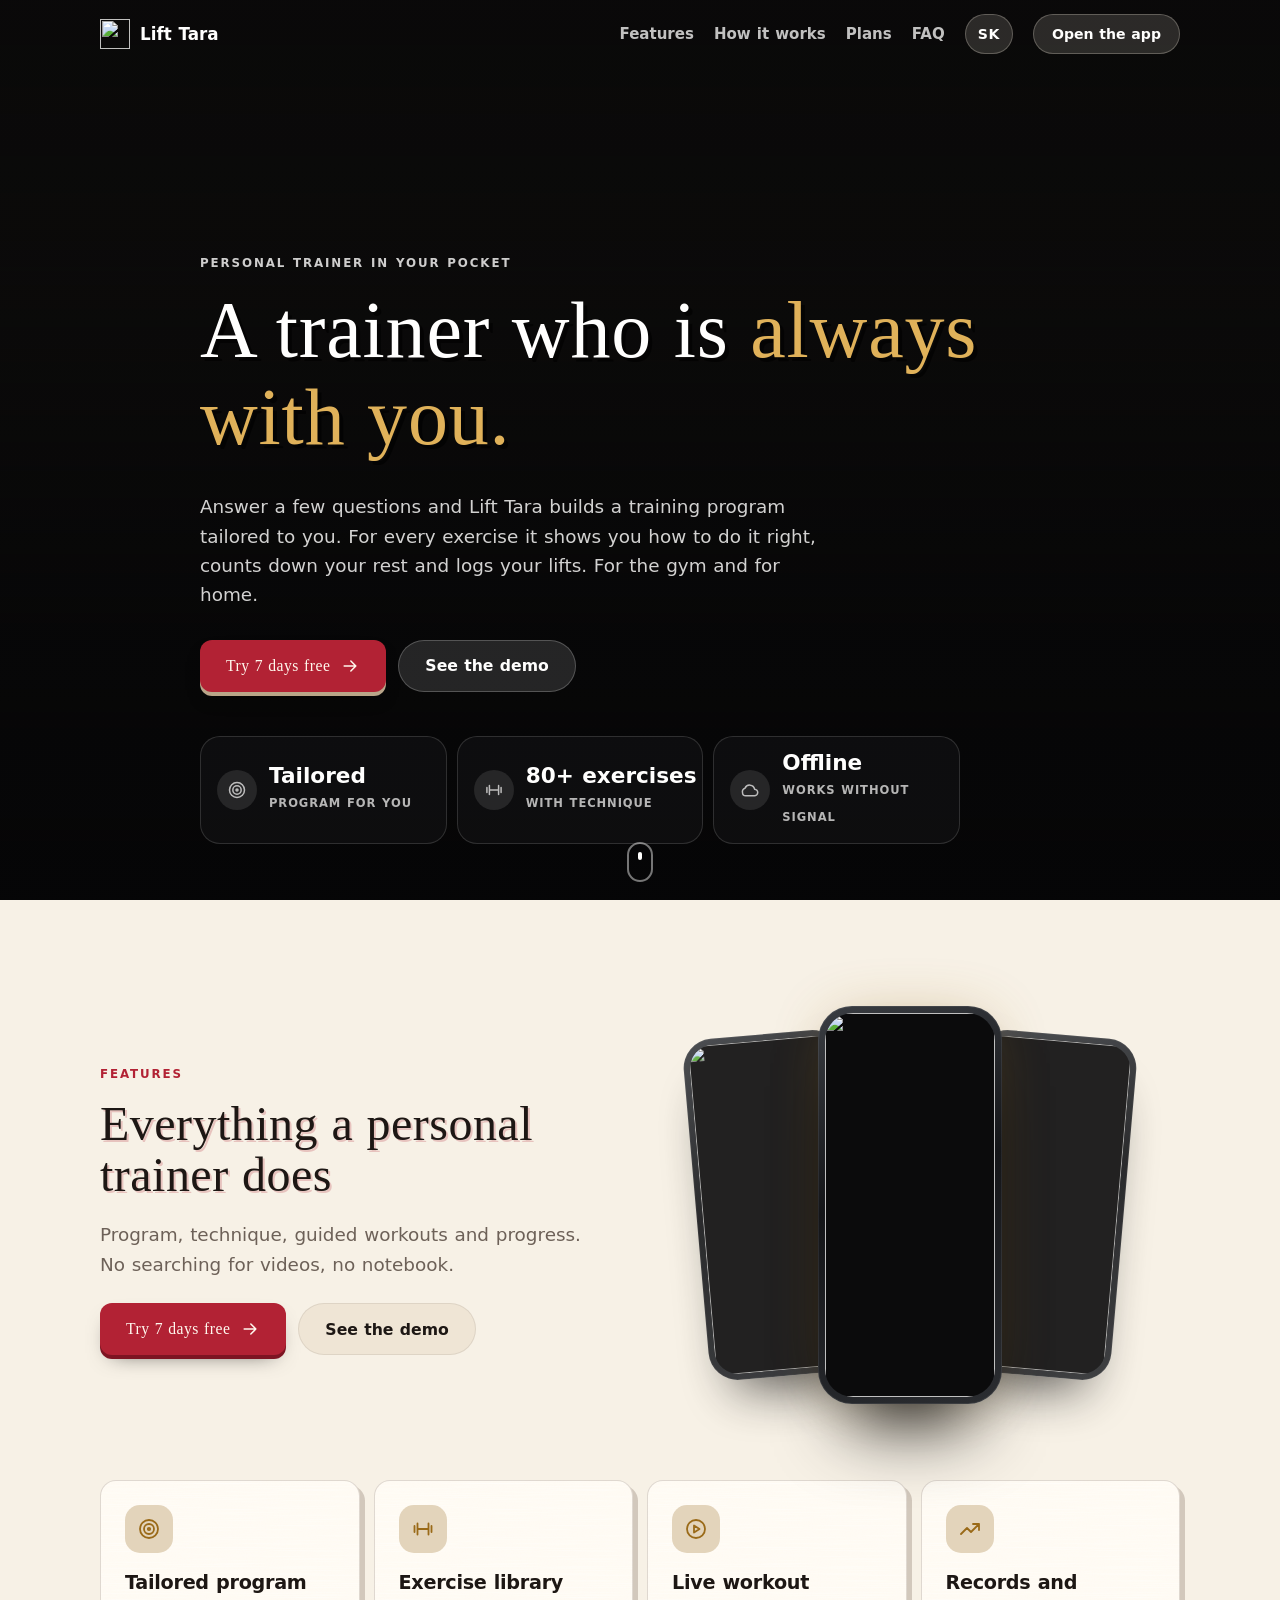
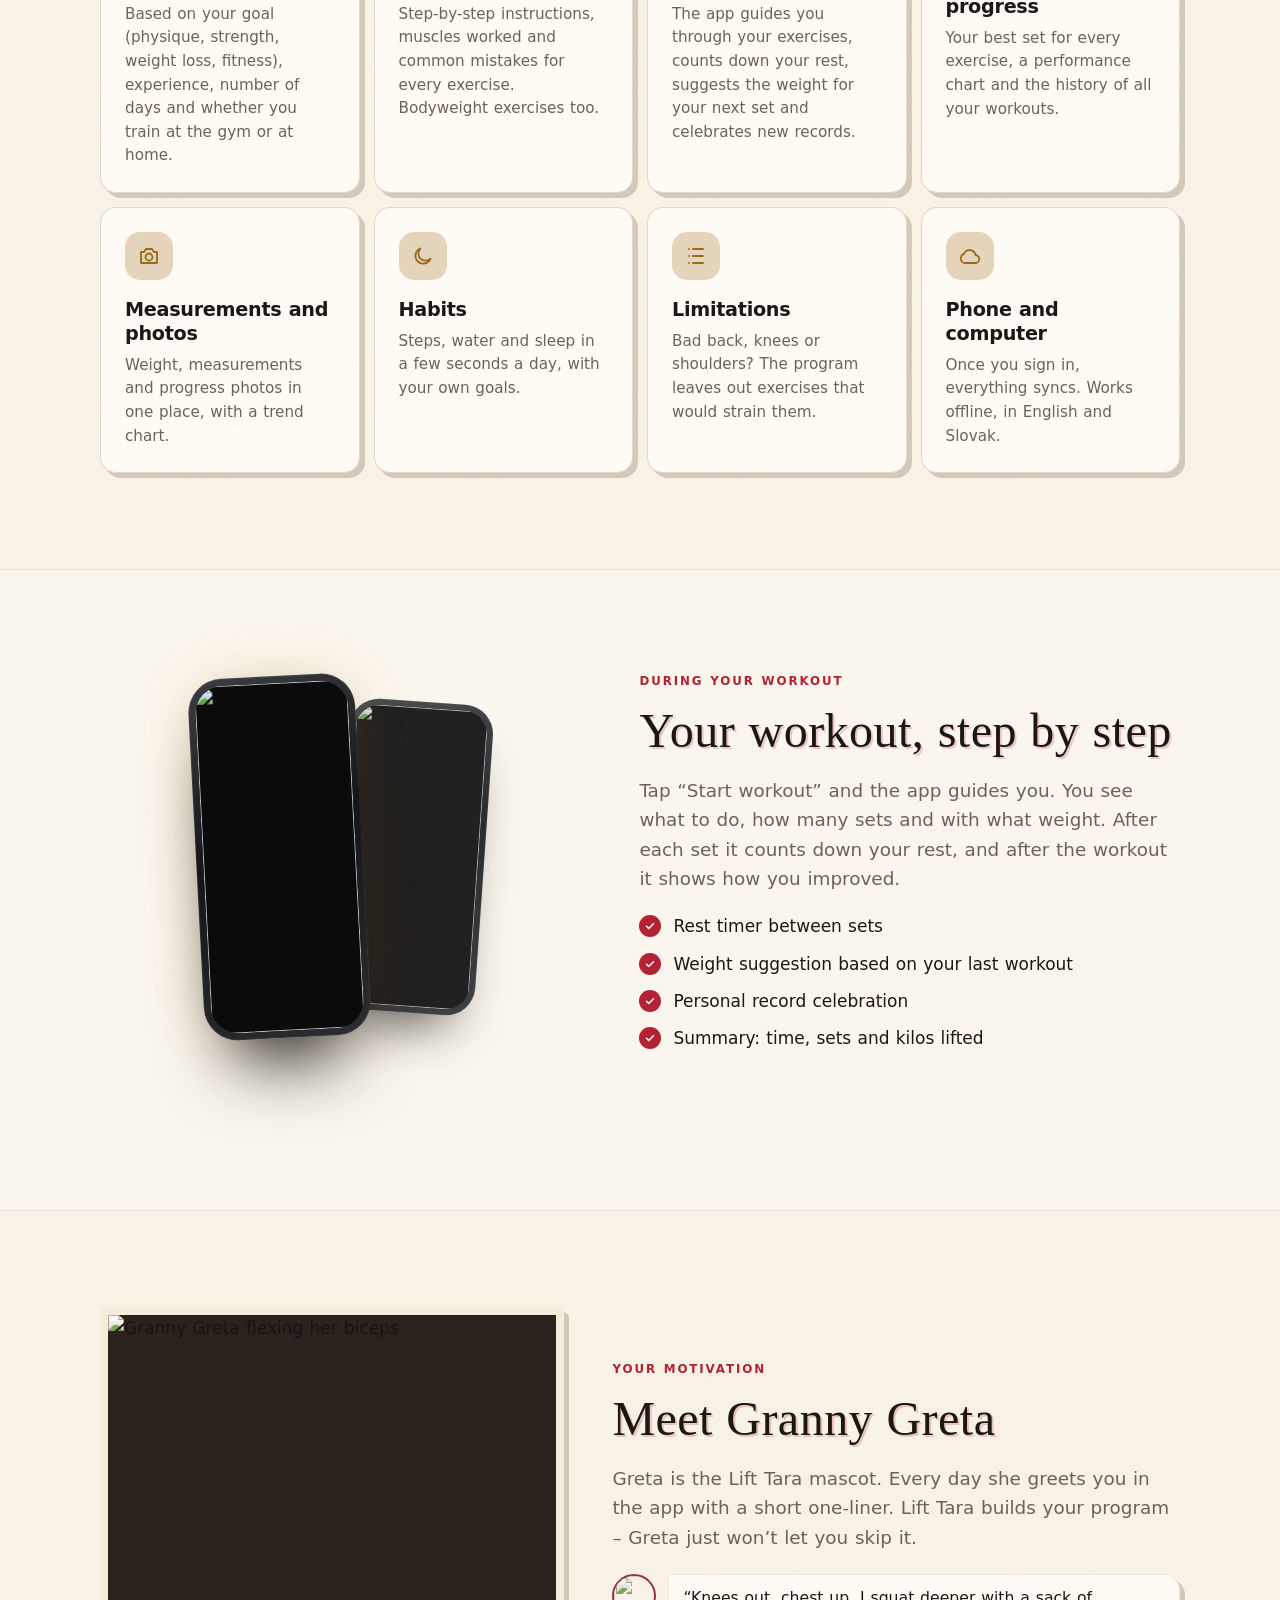
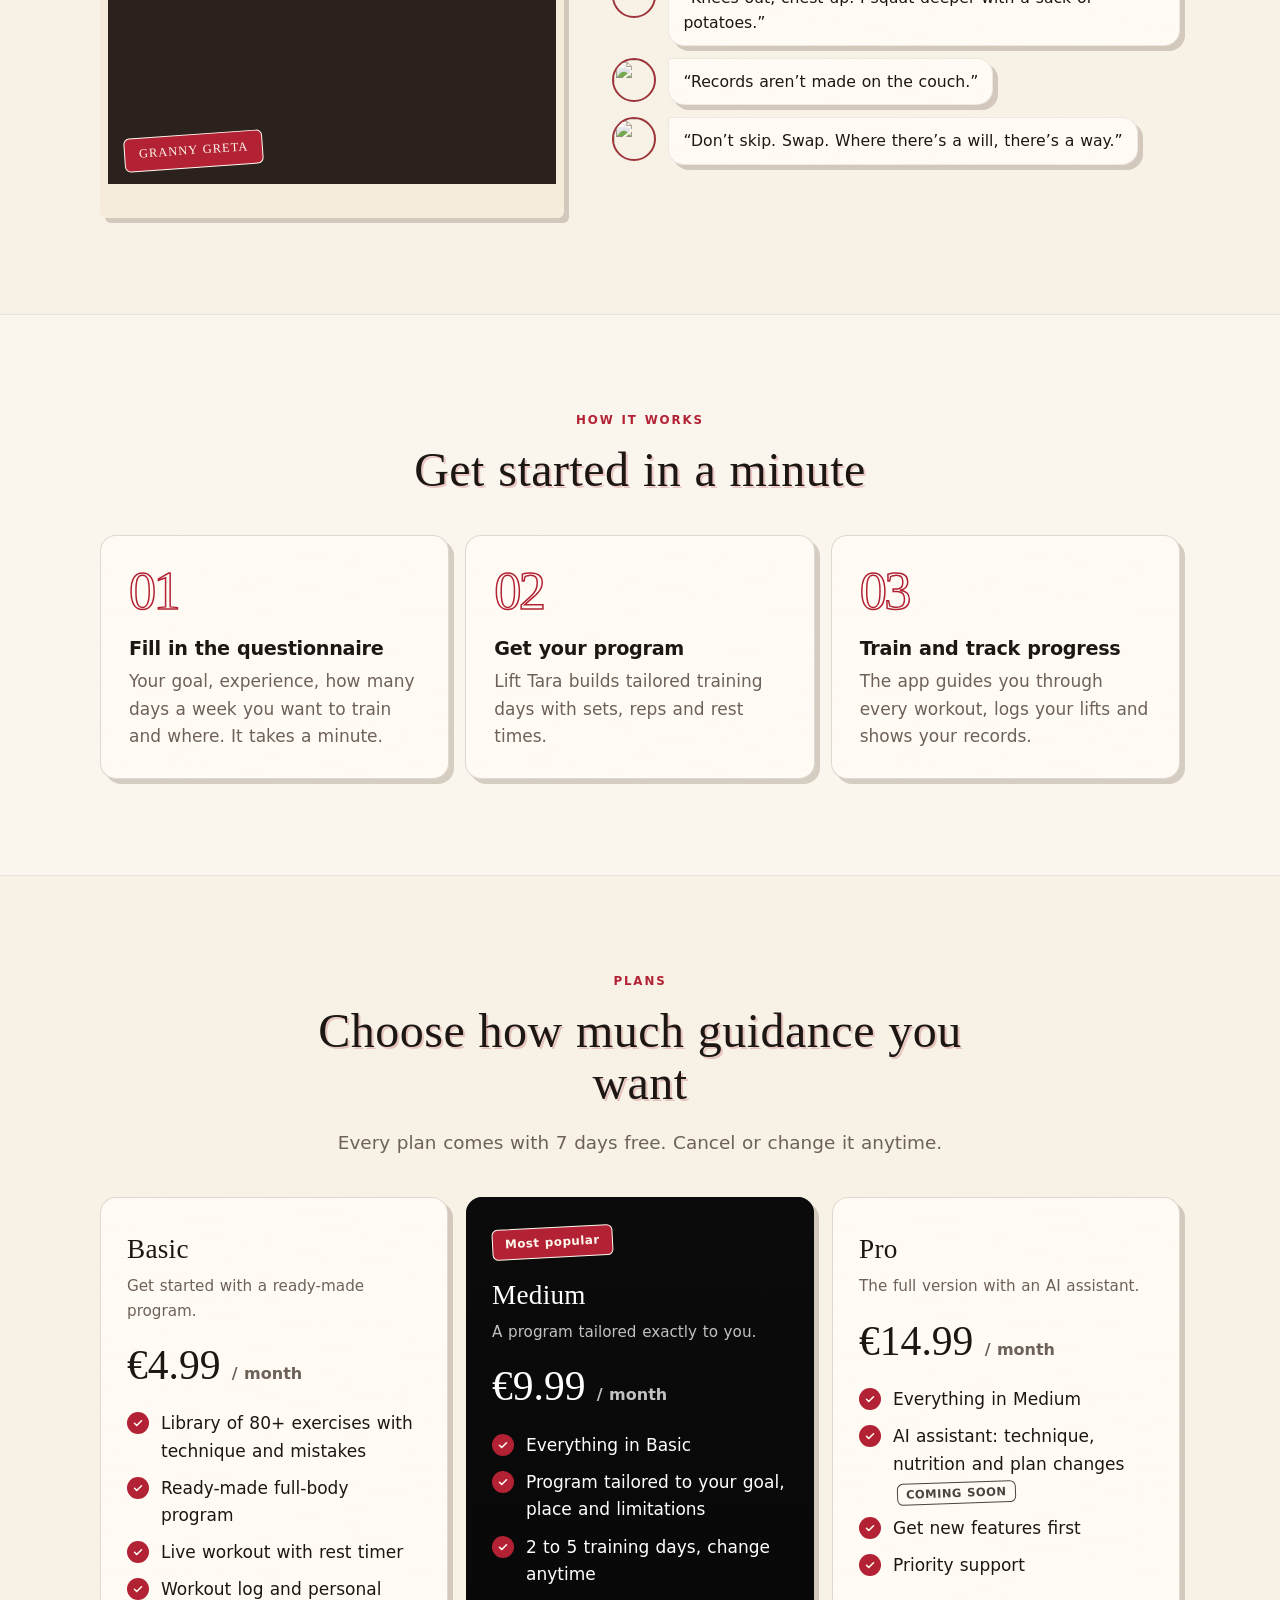
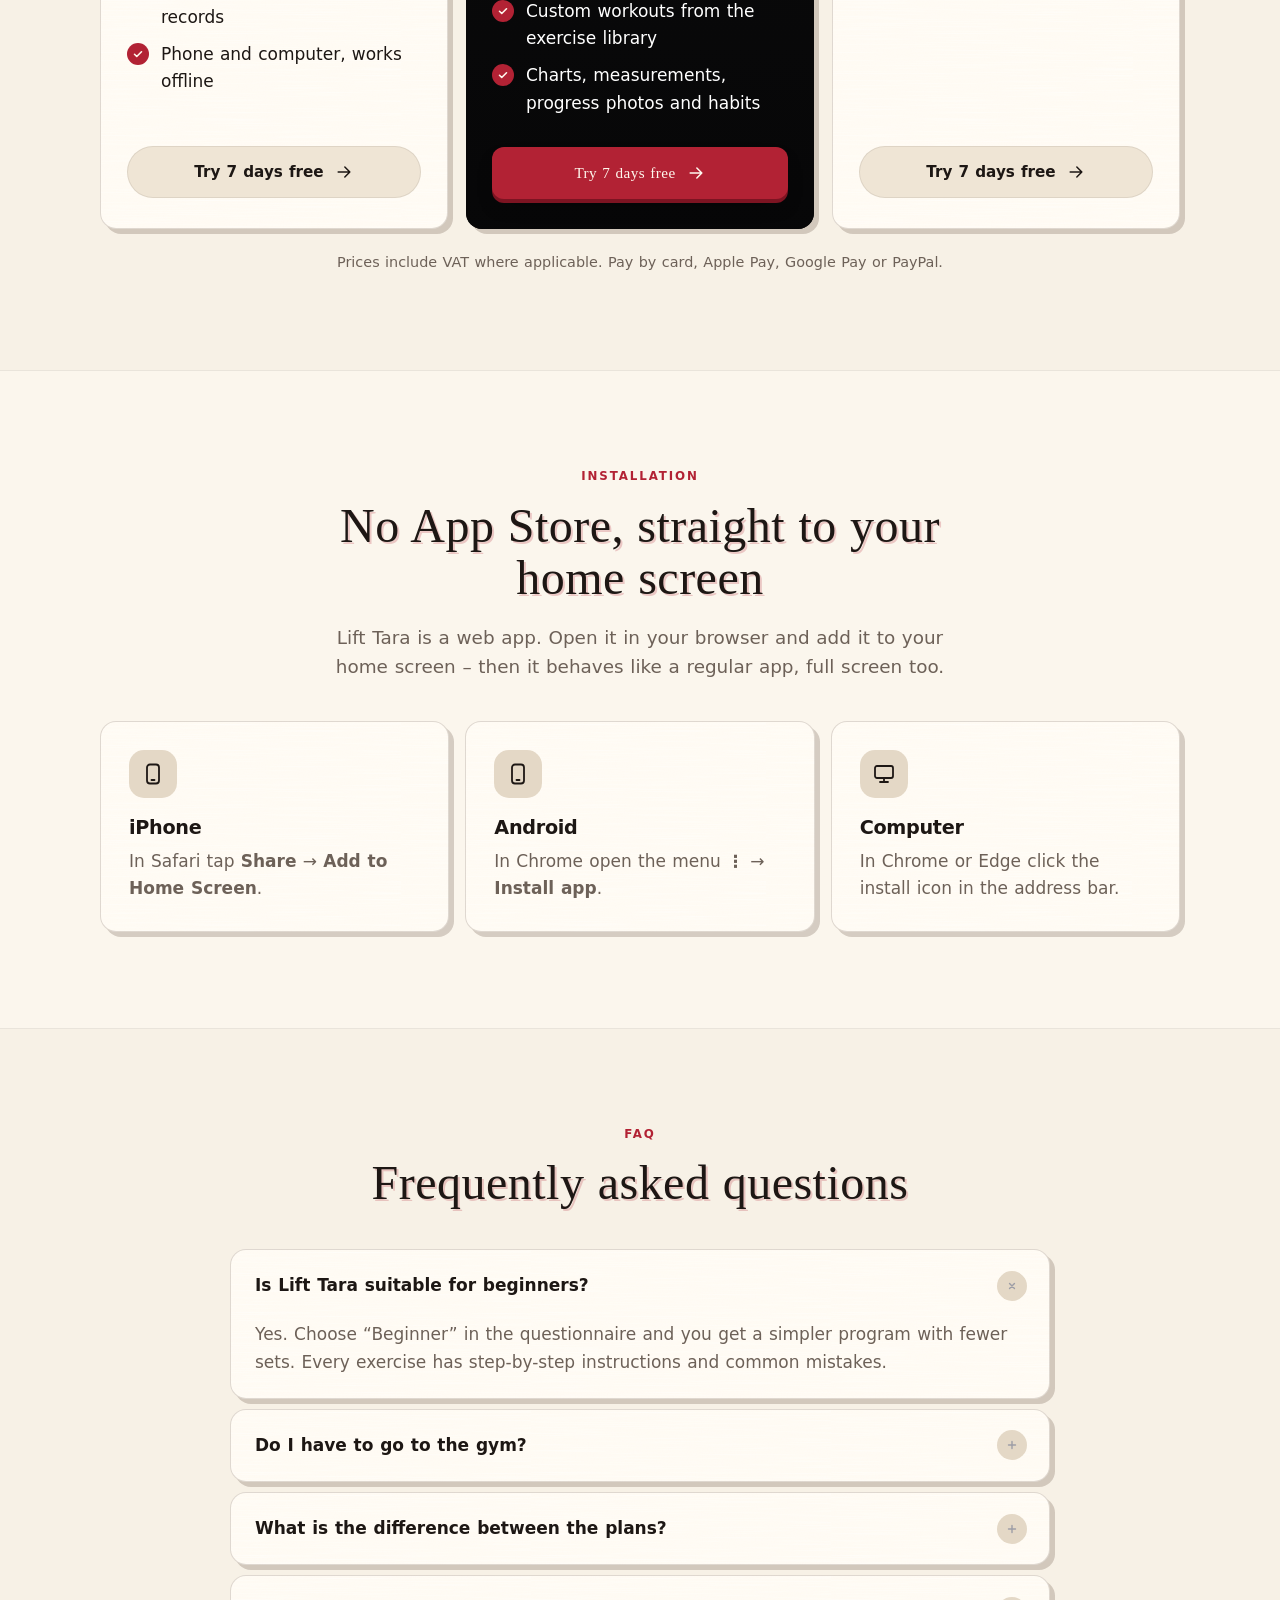
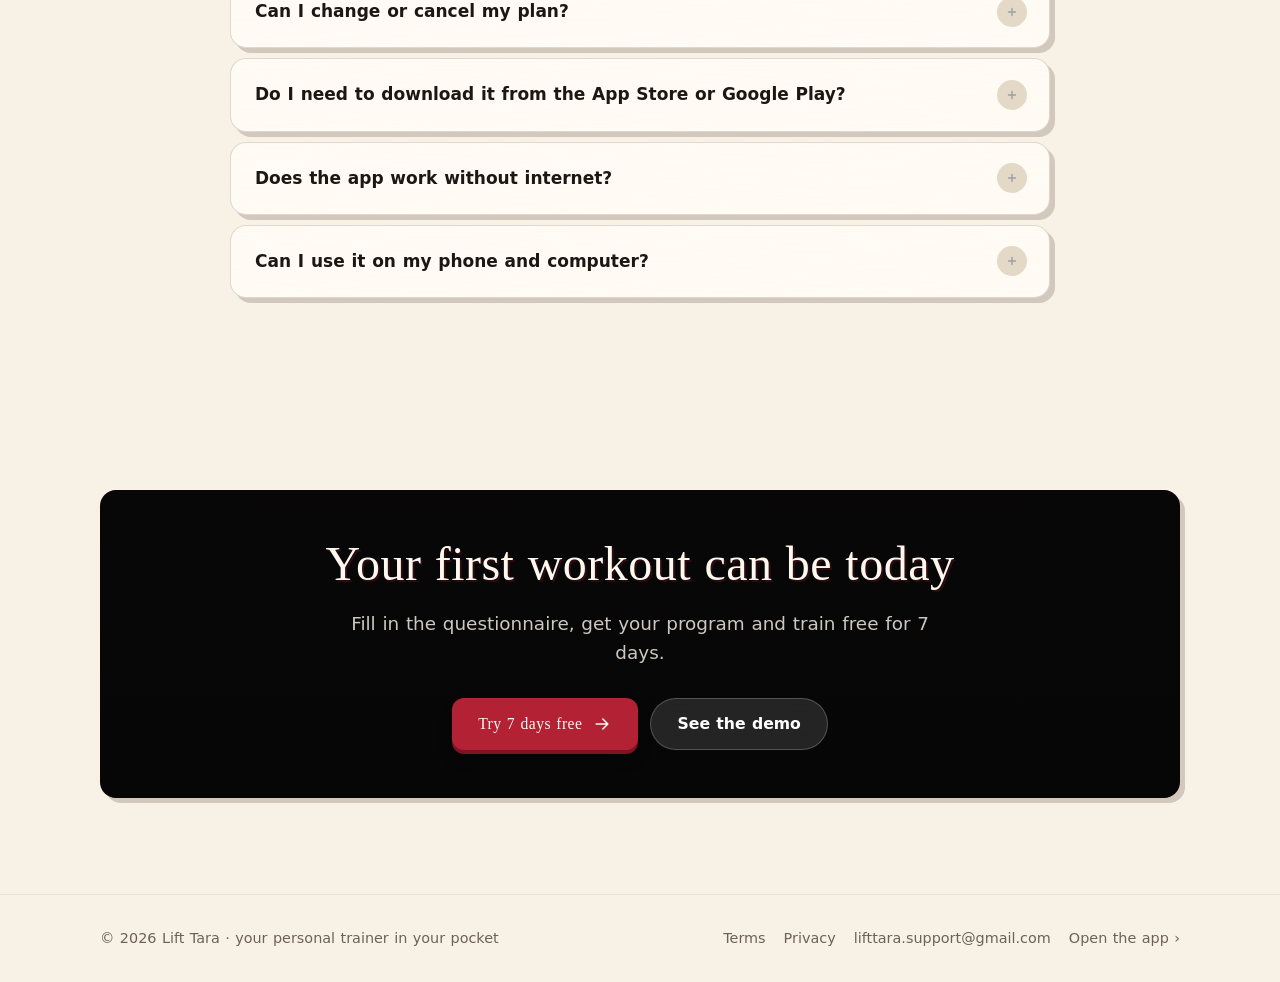
==== commit 992fa2d3: "Web: e-mail na podporu lifttara.support@gmail.com v pätičke a podmienkach Co-Authored-By: Claude Opu" ====
--- a/index.html
+++ b/index.html
@@ -298,7 +298,7 @@
   </main>
 
   <footer class="footer">
-    <div class="wrap"><span>© <span id="year">2026</span> Lift Tara · osobný tréner v mobile</span><span class="foot-links"><a href="podmienky.html#podmienky" class="muted">Obchodné podmienky</a><a href="podmienky.html#sukromie" class="muted">Ochrana súkromia</a><a href="podmienky.html#kontakt" class="muted">Kontakt</a><a href="https://lifttara.github.io/app/?lang=sk" class="muted">Otvoriť appku ›</a></span></div>
+    <div class="wrap"><span>© <span id="year">2026</span> Lift Tara · osobný tréner v mobile</span><span class="foot-links"><a href="podmienky.html#podmienky" class="muted">Obchodné podmienky</a><a href="podmienky.html#sukromie" class="muted">Ochrana súkromia</a><a href="mailto:lifttara.support@gmail.com" class="muted">lifttara.support@gmail.com</a><a href="https://lifttara.github.io/app/?lang=sk" class="muted">Otvoriť appku ›</a></span></div>
   </footer>
   <script>
     // Lišta sa po posunutí z fotky zmení na sklo; fotka sa hýbe pomalšie ako obsah (paralaxa)
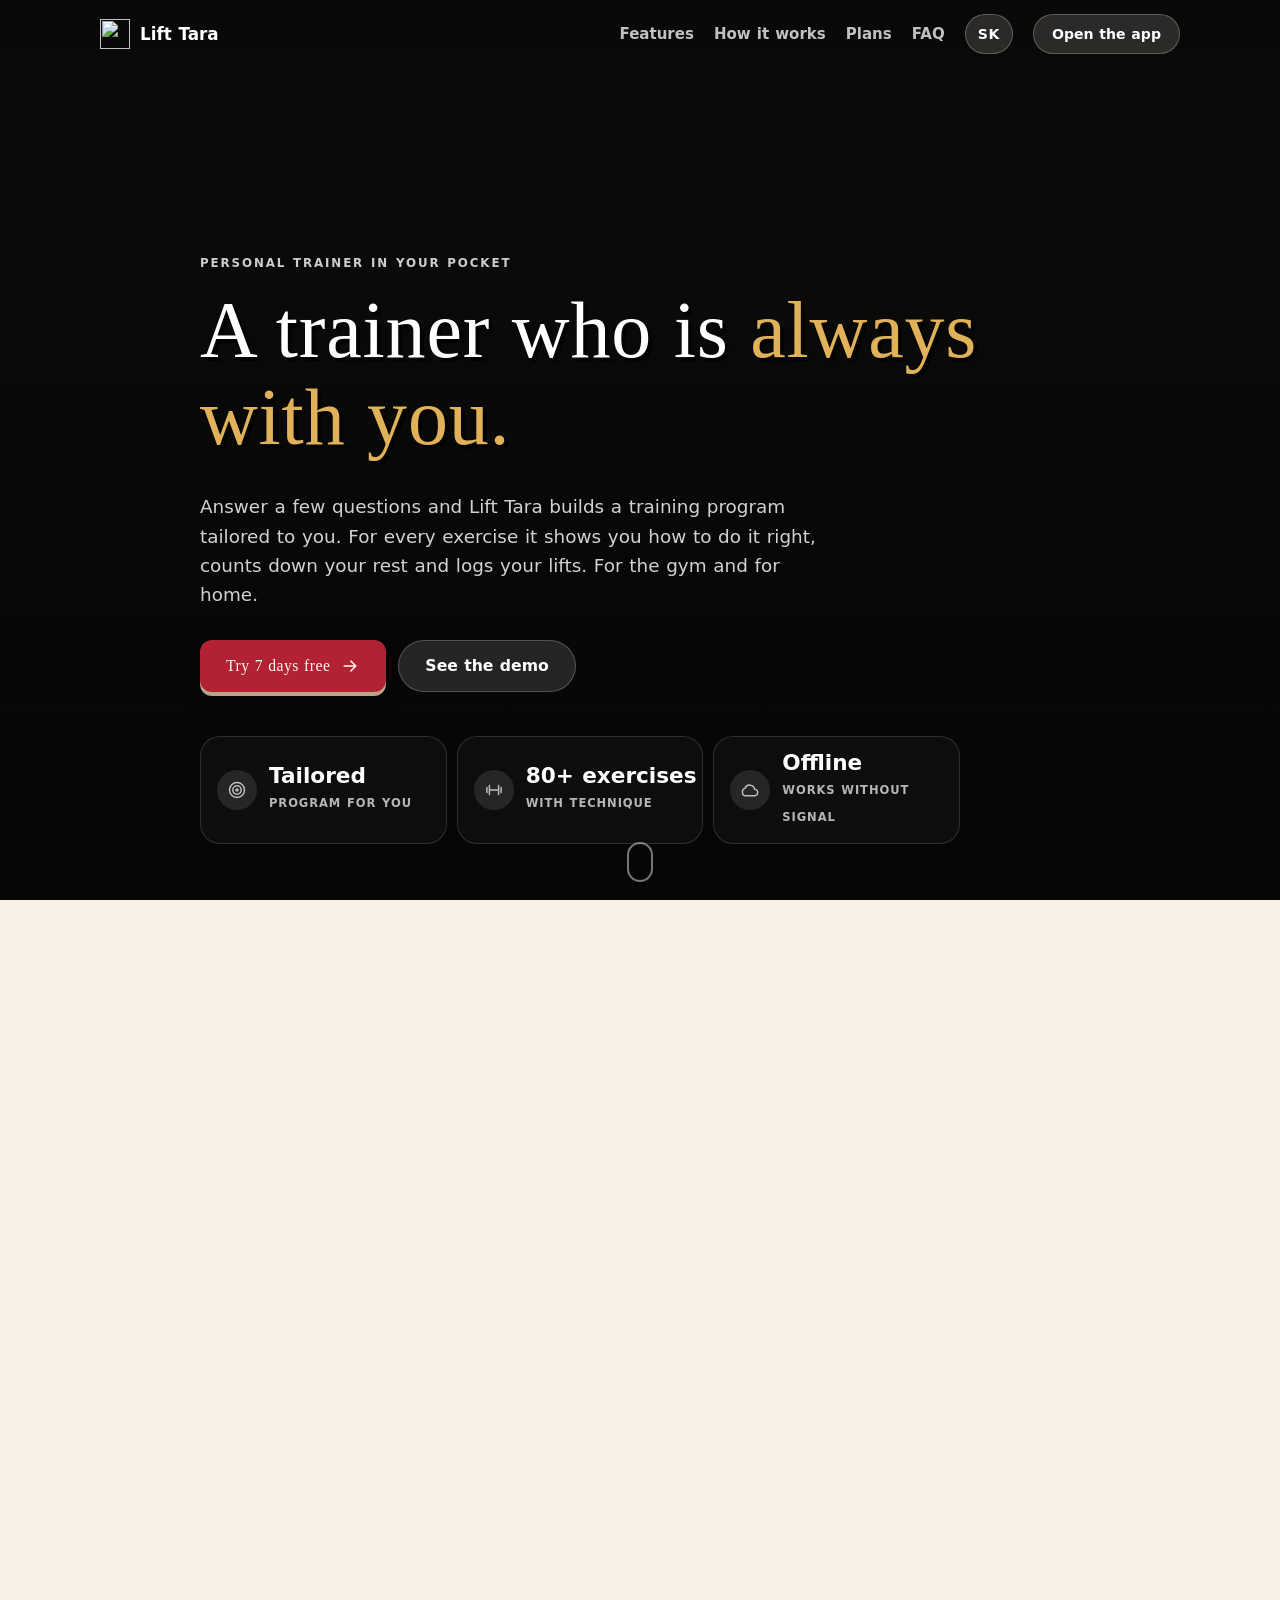
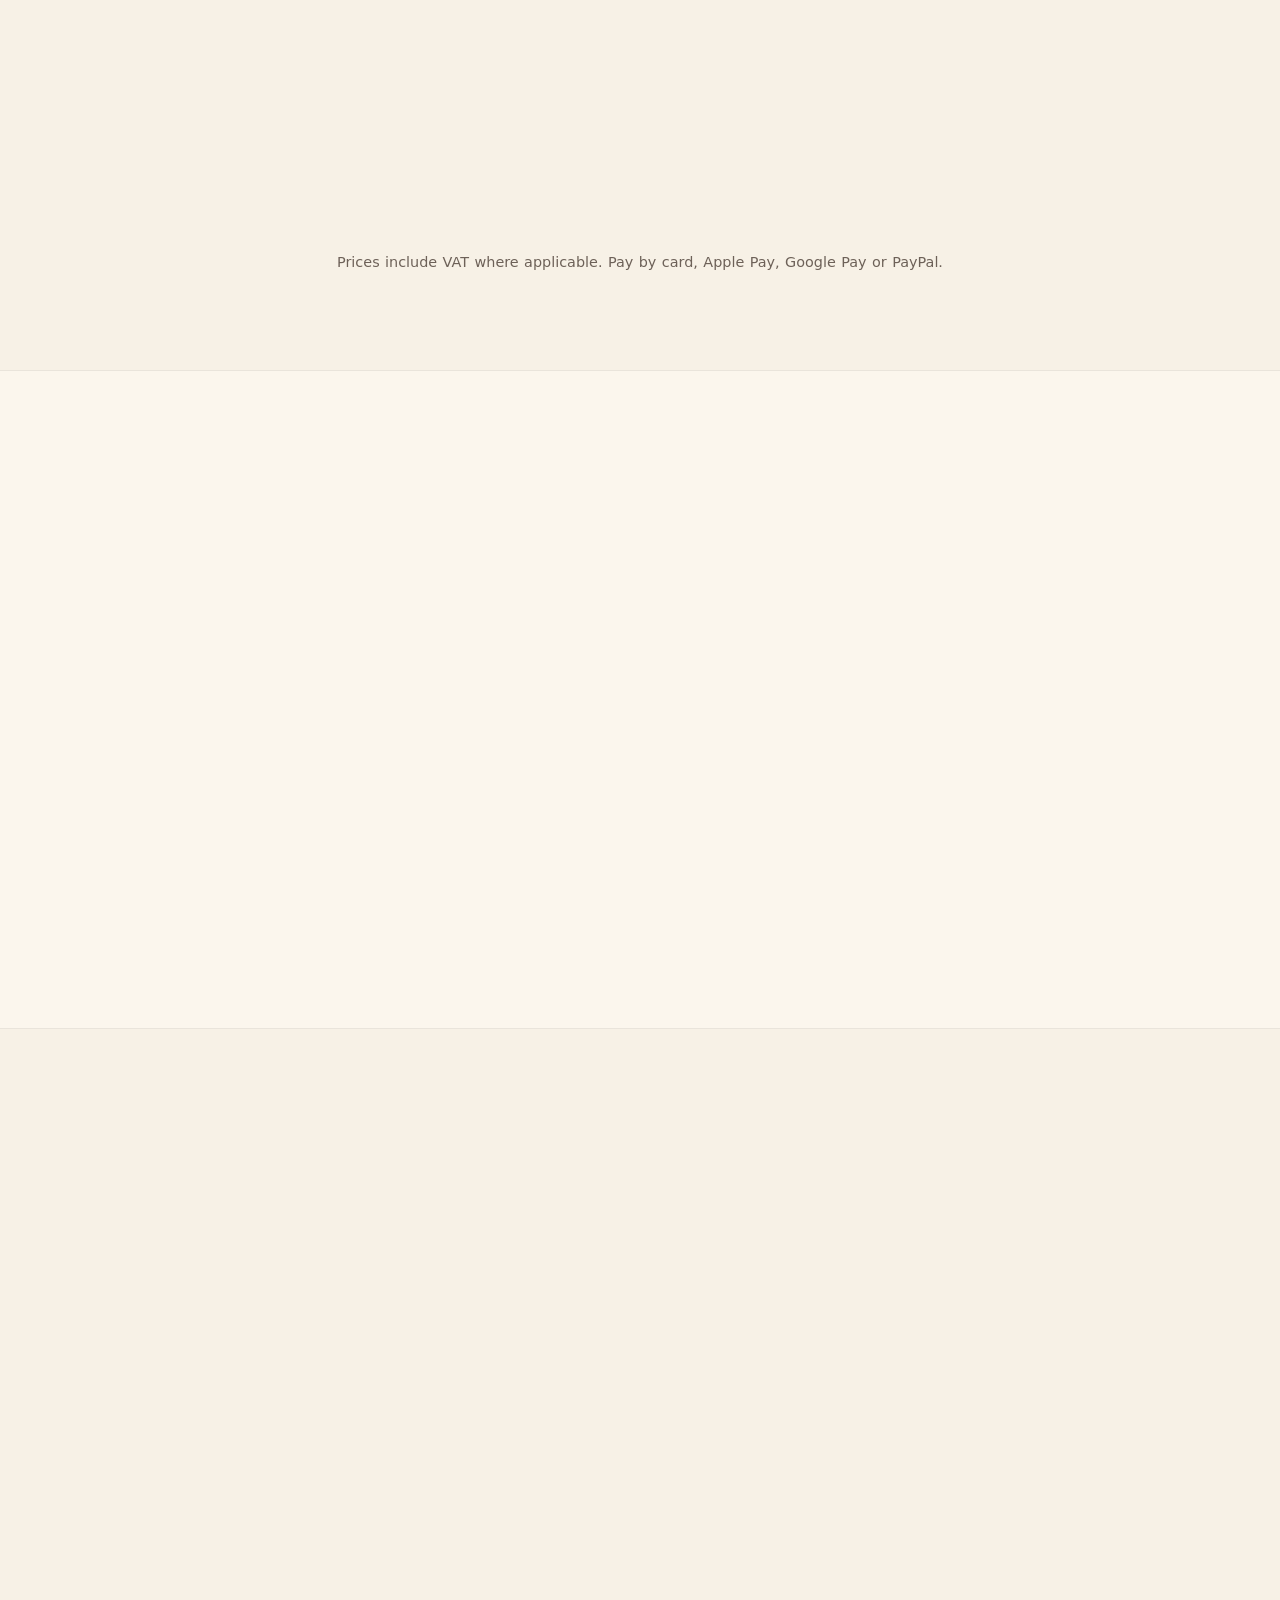
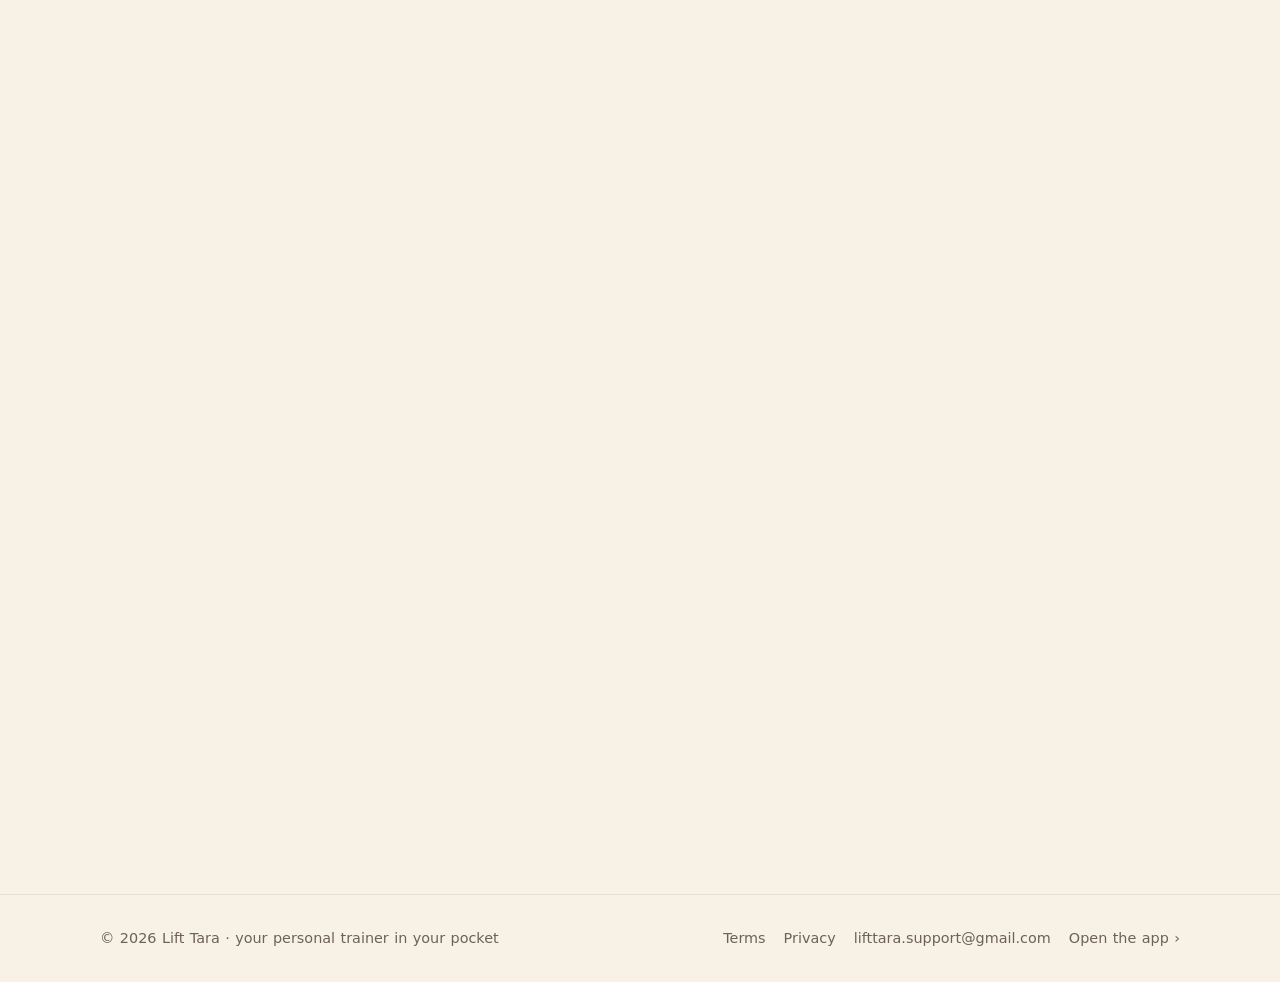
==== commit 8a83366c: "Presun inline skriptov a štýlov do súborov, pridaná Content-Security-Policy - js/lang.js: presmerova" ====
--- a/index.html
+++ b/index.html
@@ -3,6 +3,7 @@
 <head>
   <meta charset="utf-8">
   <meta name="viewport" content="width=device-width, initial-scale=1, viewport-fit=cover">
+  <meta http-equiv="Content-Security-Policy" content="default-src 'self'; script-src 'self'; style-src 'self' 'sha256-IAyDNT/6G2NaZTyTSdvAUQ/pFZrWGkqhx0Gfecst/xU='; img-src 'self' data:; font-src 'self'; connect-src 'self'; object-src 'none'; base-uri 'self'; form-action 'self'; upgrade-insecure-requests">
   <title>Lift Tara – osobný tréner v mobile</title>
   <meta name="description" content="Lift Tara je osobný tréner v mobile: tréningový program na mieru tvojmu cieľu, ukážky a technika pri každom cviku, živý tréning a progres. Do posilňovne aj na doma.">
   <meta name="color-scheme" content="dark light">
@@ -14,19 +15,7 @@
   <link rel="alternate" hreflang="sk" href="https://lifttara.github.io/">
   <link rel="alternate" hreflang="en" href="https://lifttara.github.io/en/">
   <link rel="alternate" hreflang="x-default" href="https://lifttara.github.io/">
-  <script>
-    (function () {
-      try {
-        if (/bot|crawl|spider|slurp|facebookexternalhit|preview/i.test(navigator.userAgent)) return;
-        var q = new URLSearchParams(location.search).get('lang');
-        if (q === 'sk' || q === 'en') localStorage.setItem('lt-lang', q);
-        var pref = localStorage.getItem('lt-lang');
-        var langs = navigator.languages && navigator.languages.length ? navigator.languages : [navigator.language || ''];
-        var slavic = langs.some(function (l) { return /^(sk|cs)(-|_|$)/i.test(l); });
-        if (pref === 'en' || (!pref && !slavic)) location.replace('en/' + location.search + location.hash);
-      } catch (e) { /* bez úložiska ostane slovenčina */ }
-    })();
-  </script>
+  <script src="js/lang.js"></script>
   <meta name="robots" content="index, follow, max-image-preview:large">
   <meta property="og:type" content="website">
   <meta property="og:locale" content="sk_SK">
@@ -133,7 +122,7 @@
         <a href="#ako">Ako to funguje</a>
         <a href="#balicky">Balíčky</a>
         <a href="#faq">Otázky</a>
-        <a href="en/" class="btn small lang" hreflang="en" lang="en" onclick="try{localStorage.setItem('lt-lang','en')}catch(e){}" aria-label="English version">EN</a>
+        <a href="en/" class="btn small lang" hreflang="en" lang="en" data-lang="en" aria-label="English version">EN</a>
         <a href="https://lifttara.github.io/app/?lang=sk" class="btn small"><span class="lg">Otvoriť appku</span><span class="sm">Appka</span></a>
       </nav>
     </div>
@@ -229,7 +218,7 @@
 
     <section id="balicky" class="section">
       <div class="wrap">
-        <div class="section-head center rv"><p class="eyebrow">Balíčky</p><h2>Vyber si, ako veľmi ťa má viesť</h2><p class="lead" style="margin:0 auto">Každý balíček má 7 dní zadarmo. Zrušiť alebo zmeniť ho môžeš kedykoľvek.</p></div>
+        <div class="section-head center rv"><p class="eyebrow">Balíčky</p><h2>Vyber si, ako veľmi ťa má viesť</h2><p class="lead mx-auto">Každý balíček má 7 dní zadarmo. Zrušiť alebo zmeniť ho môžeš kedykoľvek.</p></div>
         <div class="tiers">
           <article class="card price-card tier tier-basic rv">
             
@@ -262,11 +251,11 @@
 
     <section id="instalacia" class="section alt">
       <div class="wrap">
-        <div class="section-head center rv"><p class="eyebrow">Inštalácia</p><h2>Bez App Store, priamo na plochu</h2><p class="lead" style="margin:0 auto">Lift Tara je webová aplikácia. Otvoríš ju v prehliadači a pridáš na plochu – potom sa správa ako bežná appka, aj na celú obrazovku.</p></div>
+        <div class="section-head center rv"><p class="eyebrow">Inštalácia</p><h2>Bez App Store, priamo na plochu</h2><p class="lead mx-auto">Lift Tara je webová aplikácia. Otvoríš ju v prehliadači a pridáš na plochu – potom sa správa ako bežná appka, aj na celú obrazovku.</p></div>
         <div class="grid3">
-          <div class="card rv"><span class="ic"><svg class="i" viewBox="0 0 24 24" aria-hidden="true"><rect x="6" y="2.5" width="12" height="19" rx="3"/><path d="M10.5 18h3"/></svg></span><h3>iPhone</h3><p class="muted" style="margin:0">V Safari ťukni na <b>Zdieľať</b> → <b>Pridať na plochu</b>.</p></div>
-          <div class="card rv"><span class="ic"><svg class="i" viewBox="0 0 24 24" aria-hidden="true"><rect x="6" y="2.5" width="12" height="19" rx="3"/><path d="M10.5 18h3"/></svg></span><h3>Android</h3><p class="muted" style="margin:0">V Chrome otvor menu <b>⋮</b> → <b>Inštalovať aplikáciu</b>.</p></div>
-          <div class="card rv"><span class="ic"><svg class="i" viewBox="0 0 24 24" aria-hidden="true"><rect x="3" y="4" width="18" height="12" rx="2"/><path d="M8 20h8M12 16v4"/></svg></span><h3>Počítač</h3><p class="muted" style="margin:0">V Chrome alebo Edge klikni na ikonku inštalácie v paneli s adresou.</p></div>
+          <div class="card rv"><span class="ic"><svg class="i" viewBox="0 0 24 24" aria-hidden="true"><rect x="6" y="2.5" width="12" height="19" rx="3"/><path d="M10.5 18h3"/></svg></span><h3>iPhone</h3><p class="muted m0">V Safari ťukni na <b>Zdieľať</b> → <b>Pridať na plochu</b>.</p></div>
+          <div class="card rv"><span class="ic"><svg class="i" viewBox="0 0 24 24" aria-hidden="true"><rect x="6" y="2.5" width="12" height="19" rx="3"/><path d="M10.5 18h3"/></svg></span><h3>Android</h3><p class="muted m0">V Chrome otvor menu <b>⋮</b> → <b>Inštalovať aplikáciu</b>.</p></div>
+          <div class="card rv"><span class="ic"><svg class="i" viewBox="0 0 24 24" aria-hidden="true"><rect x="3" y="4" width="18" height="12" rx="2"/><path d="M8 20h8M12 16v4"/></svg></span><h3>Počítač</h3><p class="muted m0">V Chrome alebo Edge klikni na ikonku inštalácie v paneli s adresou.</p></div>
         </div>
       </div>
     </section>
@@ -300,28 +289,6 @@
   <footer class="footer">
     <div class="wrap"><span>© <span id="year">2026</span> Lift Tara · osobný tréner v mobile</span><span class="foot-links"><a href="podmienky.html#podmienky" class="muted">Obchodné podmienky</a><a href="podmienky.html#sukromie" class="muted">Ochrana súkromia</a><a href="mailto:lifttara.support@gmail.com" class="muted">lifttara.support@gmail.com</a><a href="https://lifttara.github.io/app/?lang=sk" class="muted">Otvoriť appku ›</a></span></div>
   </footer>
-  <script>
-    // Lišta sa po posunutí z fotky zmení na sklo; fotka sa hýbe pomalšie ako obsah (paralaxa)
-    const siteTop = document.getElementById('top');
-    const bg = document.querySelector('.hero-bg');
-    const reduce = matchMedia('(prefers-reduced-motion: reduce)').matches;
-    let raf = 0;
-    const onScroll = () => {
-      raf = 0;
-      siteTop.classList.toggle('solid', scrollY > innerHeight * 0.6);
-      if (!reduce && bg && scrollY < innerHeight * 1.2) bg.style.setProperty('--py', `${Math.round(scrollY * 0.3)}px`);
-    };
-    addEventListener('scroll', () => { if (!raf) raf = requestAnimationFrame(onScroll); }, { passive: true });
-    onScroll();
-    // Sekcie sa jemne vysunú, keď sa k nim posunieš
-    if ('IntersectionObserver' in window && !reduce) {
-      const io = new IntersectionObserver((list) => {
-        let n = 0;
-        list.forEach((e) => { if (!e.isIntersecting) return; e.target.style.setProperty('--d', `${Math.min(n++, 5) * 80}ms`); e.target.classList.add('in'); io.unobserve(e.target); });
-      }, { rootMargin: '0px 0px -8% 0px' });
-      document.querySelectorAll('.rv').forEach((el) => io.observe(el));
-    } else document.querySelectorAll('.rv').forEach((el) => el.classList.add('in'));
-    document.getElementById('year').textContent = new Date().getFullYear();
-  </script>
+  <script src="js/site.js"></script>
 </body>
 </html>
--- a/css/web.css
+++ b/css/web.css
@@ -396,3 +396,7 @@
 .end-cta .lead { color: rgba(255, 248, 238, .8); margin: 0 auto 22px; }
 .end-cta .actions { justify-content: center; }
 #trening .checks li::before { background: var(--red) url("data:image/svg+xml,%3Csvg xmlns='http://www.w3.org/2000/svg' viewBox='0 0 24 24' fill='none' stroke='%23fff8ee' stroke-width='3.2' stroke-linecap='round' stroke-linejoin='round'%3E%3Cpath d='M5 12.5l4.5 4.5L19 7.5'/%3E%3C/svg%3E") center / 12px no-repeat; }
+
+/* pomocné triedy namiesto inline style="" (kvôli Content-Security-Policy) */
+.lead.mx-auto { margin: 0 auto; }
+.m0 { margin: 0; }
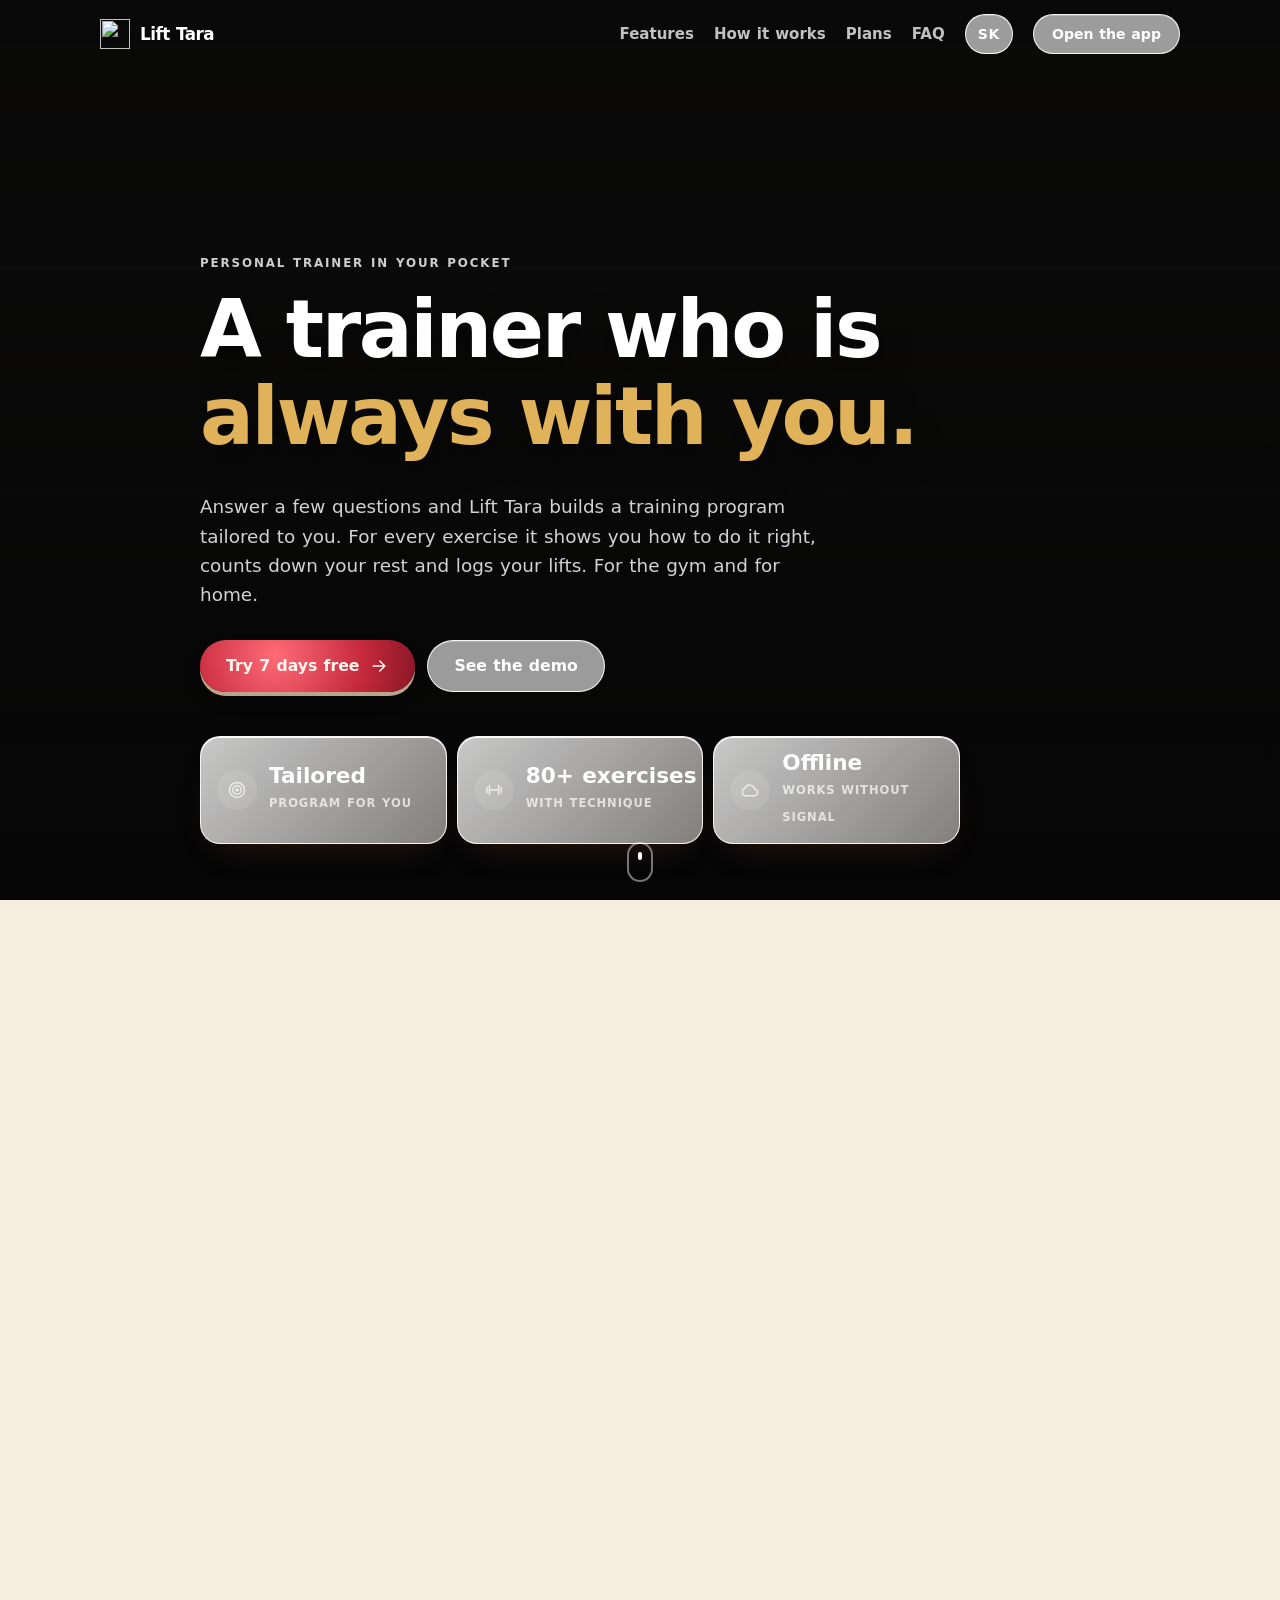
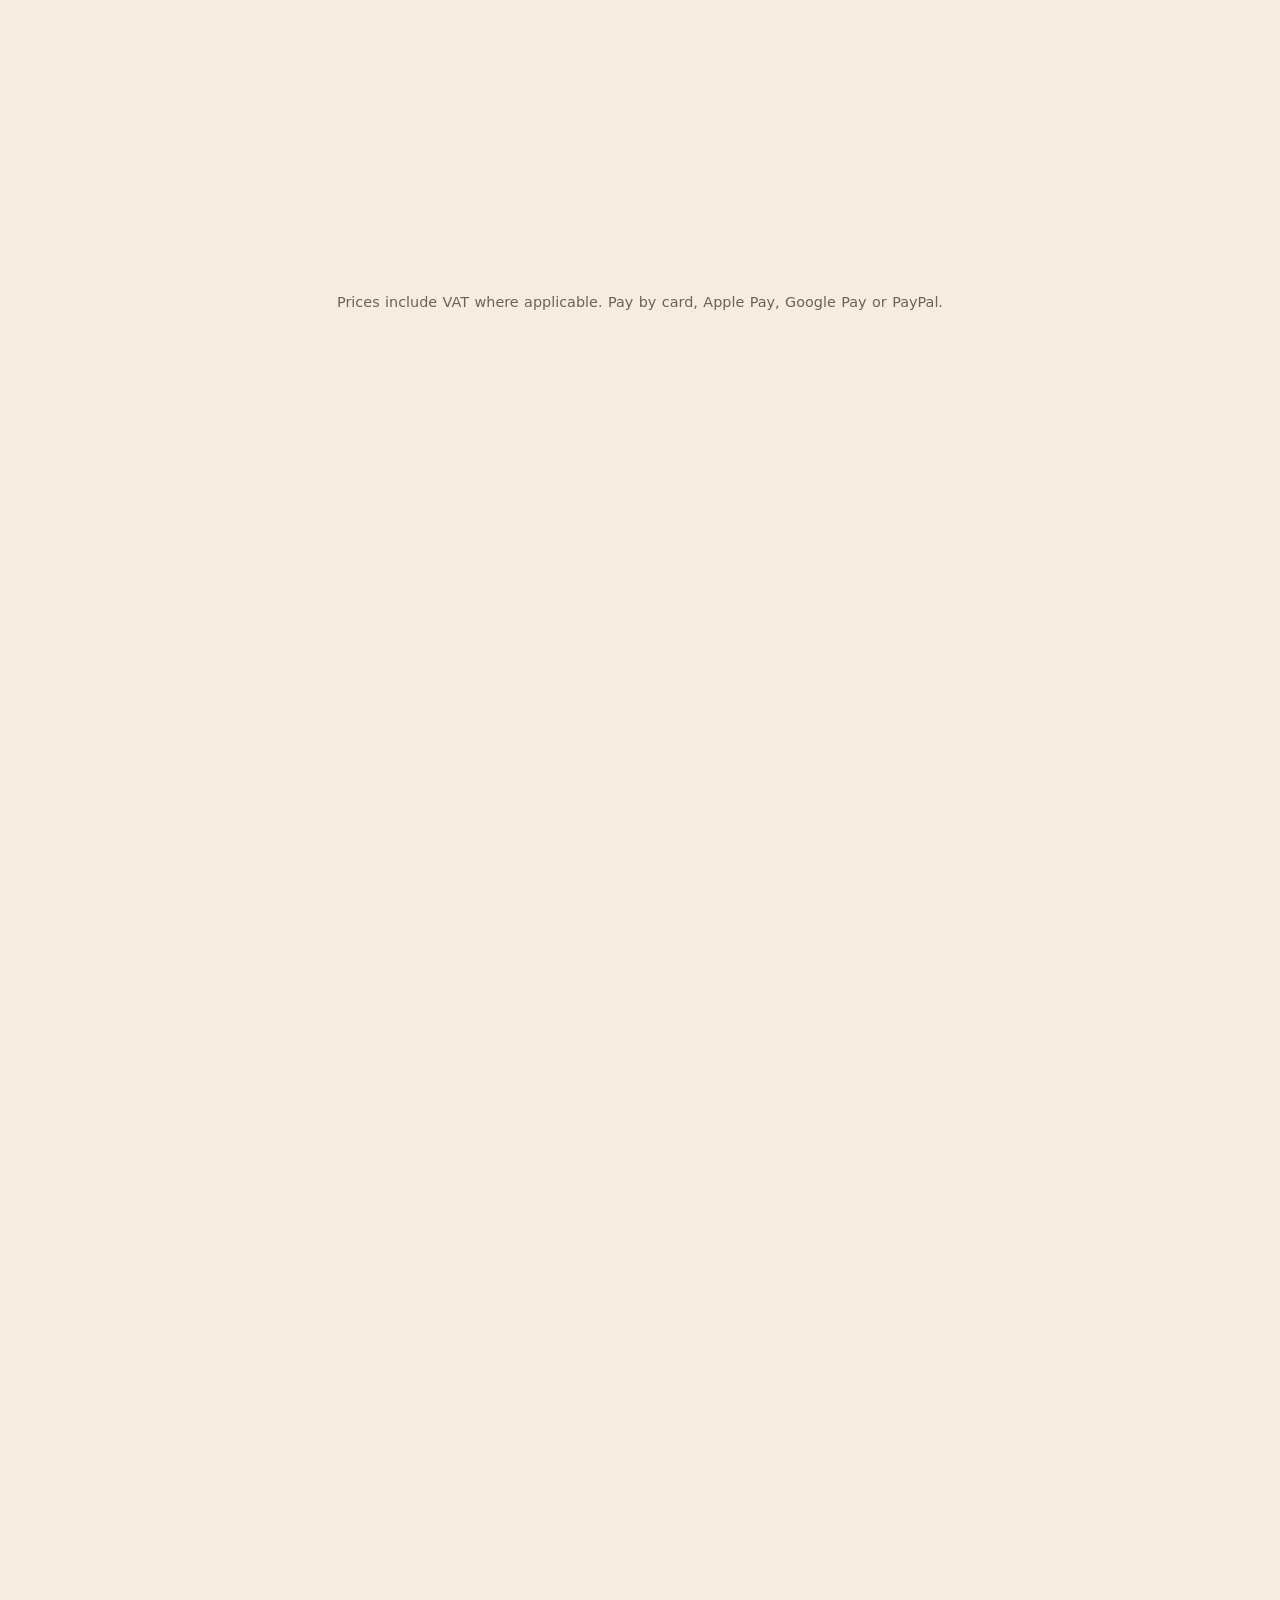
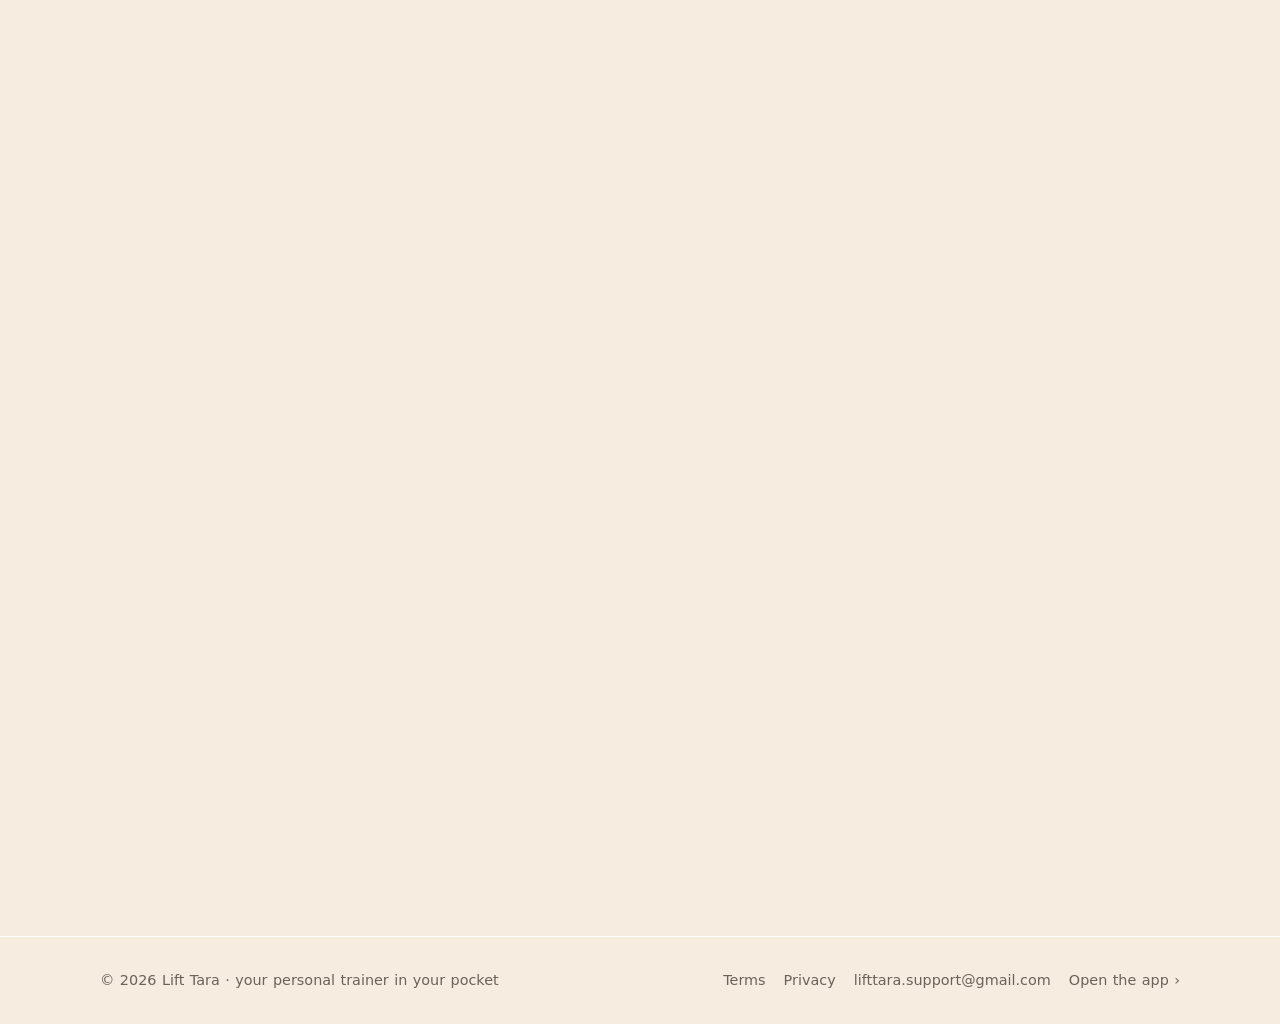
==== commit c7737617: "Web: redizajn v štýle appky – tekuté sklo, živé pozadie, nové screenshoty Co-Authored-By: Claude Opu" ====
--- a/index.html
+++ b/index.html
@@ -33,7 +33,7 @@
   <meta name="twitter:image" content="https://lifttara.github.io/icons/og.jpg?v=1">
   <link rel="preload" as="image" href="icons/hero.jpg">
   <style>html, body { background: #15100e; } @media (prefers-color-scheme: light) { html, body { background: #f7f1e6; } }</style>
-  <link rel="stylesheet" href="css/web.css?v=10">
+  <link rel="stylesheet" href="css/web.css?v=11">
   <script type="application/ld+json">
 [
  {
@@ -114,6 +114,7 @@
   </script>
 </head>
 <body>
+  <div class="lt-bg" aria-hidden="true"><i></i><i></i><i></i></div>
   <header class="site-top" id="top">
     <div class="wrap">
       <a href="#" class="brand"><img src="icons/icon.svg?v=4" alt=""> Lift Tara</a>
--- a/css/web.css
+++ b/css/web.css
@@ -400,3 +400,86 @@
 /* pomocné triedy namiesto inline style="" (kvôli Content-Security-Policy) */
 .lead.mx-auto { margin: 0 auto; }
 .m0 { margin: 0; }
+
+/* =========================================================
+   Redizajn – tekuté sklo (rovnaký štýl ako appka): živé farebné pozadie,
+   sklenené karty s lesklými hranami, lesklé červené tlačidlá, pružinové animácie
+   ========================================================= */
+:root {
+  --spring2: cubic-bezier(.3, 1.5, .5, 1);
+  --lq-card: linear-gradient(135deg, rgba(255, 255, 255, .13), rgba(255, 255, 255, .04));
+  --lq-hi: inset 0 1px 0 rgba(255, 255, 255, .38), inset 0 -1px 0 rgba(255, 255, 255, .06), inset 1px 0 0 rgba(255, 255, 255, .1);
+  --lq-drop: 0 22px 40px -22px rgba(0, 0, 0, .85);
+  --lq-line: rgba(255, 255, 255, .13);
+  --lq-btn: rgba(255, 255, 255, .1);
+  --pill-red: radial-gradient(circle at 35% 30%, #ff6b77, #c62a3c 60%, #8a1726);
+  --lq-glass: rgba(30, 20, 17, .55);
+}
+@media (prefers-color-scheme: light) {
+  :root {
+    --lq-card: linear-gradient(135deg, rgba(255, 255, 255, .78), rgba(255, 250, 242, .5));
+    --lq-hi: inset 0 1px 0 rgba(255, 255, 255, .95), inset 0 -1px 0 rgba(160, 110, 70, .08);
+    --lq-drop: 0 18px 34px -20px rgba(110, 60, 30, .45);
+    --lq-line: rgba(255, 255, 255, .9);
+    --lq-btn: rgba(255, 255, 255, .6);
+    --lq-glass: rgba(255, 248, 240, .62);
+  }
+}
+html { background: #140d0b; }
+@media (prefers-color-scheme: light) { html { background: #f6ece0; } }
+html body { background: transparent !important; }
+html body::after { display: none !important; }
+.lt-bg { position: fixed; inset: 0; z-index: -1; overflow: hidden; pointer-events: none; }
+.lt-bg i { position: absolute; border-radius: 50%; filter: blur(80px); opacity: .7; animation: lt-float 16s ease-in-out infinite alternate; will-change: transform; }
+.lt-bg i:nth-child(1) { width: 70vmax; height: 70vmax; left: -25vmax; top: -25vmax; background: #c62a3c; }
+.lt-bg i:nth-child(2) { width: 55vmax; height: 55vmax; right: -25vmax; top: 30vh; background: #e9b75c; opacity: .45; animation-delay: -6s; }
+.lt-bg i:nth-child(3) { width: 60vmax; height: 60vmax; left: -15vmax; bottom: -30vmax; background: #7a1622; animation-delay: -11s; }
+@media (prefers-color-scheme: light) { .lt-bg i { opacity: .32; } .lt-bg i:nth-child(2) { opacity: .4; } .lt-bg i:nth-child(3) { background: #e88a7a; } }
+@keyframes lt-float { to { transform: translate(6vmax, 8vmax) scale(1.15); } }
+
+/* moderné písmo v nadpisoch */
+html body h1, html body h2, html body h3, .brand { font-family: var(--font) !important; font-weight: 800 !important; letter-spacing: -.03em !important; text-shadow: none !important; }
+.hero-section h1 { text-shadow: 0 10px 30px rgba(0, 0, 0, .5) !important; }
+
+/* sekcie bez plných pruhov – pozadie presvitá */
+.section.alt { background: transparent !important; border-color: transparent !important; }
+.footer { border-top-color: var(--lq-line) !important; }
+
+/* sklenené karty */
+.card, .price-card, .tier, .faq details, .quote-b p, .tile {
+  background: var(--lq-card) !important; background-image: var(--lq-card) !important;
+  backdrop-filter: blur(24px) saturate(1.5); -webkit-backdrop-filter: blur(24px) saturate(1.5);
+  border: 1px solid var(--lq-line) !important; box-shadow: var(--lq-hi), var(--lq-drop) !important;
+}
+.card, .price-card, .tier, .faq details { border-radius: 28px !important; }
+.tile { border-radius: 20px !important; }
+.card { transition: transform .45s var(--spring2), box-shadow .3s; }
+@media (hover: hover) { .card:hover { transform: translateY(-4px); } }
+/* odporúčaný balíček – červená žiara */
+.price-card.featured, .tier.featured { background: linear-gradient(150deg, rgba(216, 48, 63, .34), rgba(120, 20, 30, .18)) !important; border-color: rgba(255, 120, 130, .55) !important; box-shadow: var(--lq-hi), 0 0 0 1px rgba(216, 48, 63, .5), 0 30px 60px -26px rgba(216, 48, 63, .8) !important; }
+.price-card.featured::before, .price-card.featured::after { display: none !important; }
+@media (prefers-color-scheme: light) { .price-card.featured, .tier.featured { color: var(--text) !important; } .price-card.featured .muted, .price-card.featured .price span { color: var(--muted) !important; } }
+.end-cta { background: linear-gradient(150deg, rgba(216, 48, 63, .3), rgba(30, 15, 12, .5)) !important; }
+@media (prefers-color-scheme: light) { .end-cta { color: var(--text) !important; } .end-cta .lead { color: var(--muted) !important; } .end-cta .btn.glass { color: var(--text) !important; } }
+
+/* tlačidlá – pilulky, hlavné lesklé červené */
+.btn { border-radius: 999px !important; transition: transform .35s var(--spring2), background .2s, box-shadow .2s !important; }
+.btn:not(.primary) { background: var(--lq-btn) !important; border: 1px solid var(--lq-line) !important; backdrop-filter: blur(14px); -webkit-backdrop-filter: blur(14px); box-shadow: inset 0 1px 0 rgba(255, 255, 255, .25) !important; }
+.btn.primary { background: var(--pill-red) !important; color: #fff8ee !important; border: 0 !important; font-family: var(--font) !important; font-weight: 700 !important; letter-spacing: 0 !important; box-shadow: 0 14px 30px -12px rgba(216, 48, 63, .85), inset 0 1px 1px rgba(255, 255, 255, .55) !important; }
+.btn.primary:active, .btn:active { transform: scale(.95) !important; }
+.btn.sheen::after { background: linear-gradient(100deg, transparent, rgba(255, 255, 255, .35), transparent) !important; }
+.site-top.solid { background: var(--lq-glass) !important; border-bottom-color: var(--lq-line) !important; }
+.tag, .soon, .badge { border-radius: 999px !important; transform: none !important; }
+.tier .badge { background: var(--pill-red) !important; border: 0 !important; }
+.checks li::before { background: var(--pill-red) url("data:image/svg+xml,%3Csvg xmlns='http://www.w3.org/2000/svg' viewBox='0 0 24 24' fill='none' stroke='%23fff8ee' stroke-width='3.2' stroke-linecap='round' stroke-linejoin='round'%3E%3Cpath d='M5 12.5l4.5 4.5L19 7.5'/%3E%3C/svg%3E") center / 12px no-repeat !important; box-shadow: 0 4px 10px -4px rgba(216, 48, 63, .7); }
+.faq summary::after { background-color: var(--lq-btn) !important; border-radius: 50%; }
+
+/* telefóny so screenshotmi – jemné vznášanie */
+.phone { animation: lt-bob 6s ease-in-out infinite; }
+.phone:nth-child(2) { animation-delay: -2s; } .phone:nth-child(3) { animation-delay: -4s; }
+@keyframes lt-bob { 50% { translate: 0 -8px; } }
+.greta-photo img { animation: lt-bob 5s ease-in-out infinite; }
+
+/* odhaľovanie pri posúvaní s pružinou */
+.rv { transition: opacity .8s ease, transform .9s var(--spring2) !important; }
+@media (prefers-reduced-motion: reduce) { .lt-bg i, .phone, .greta-photo img { animation: none !important; } }
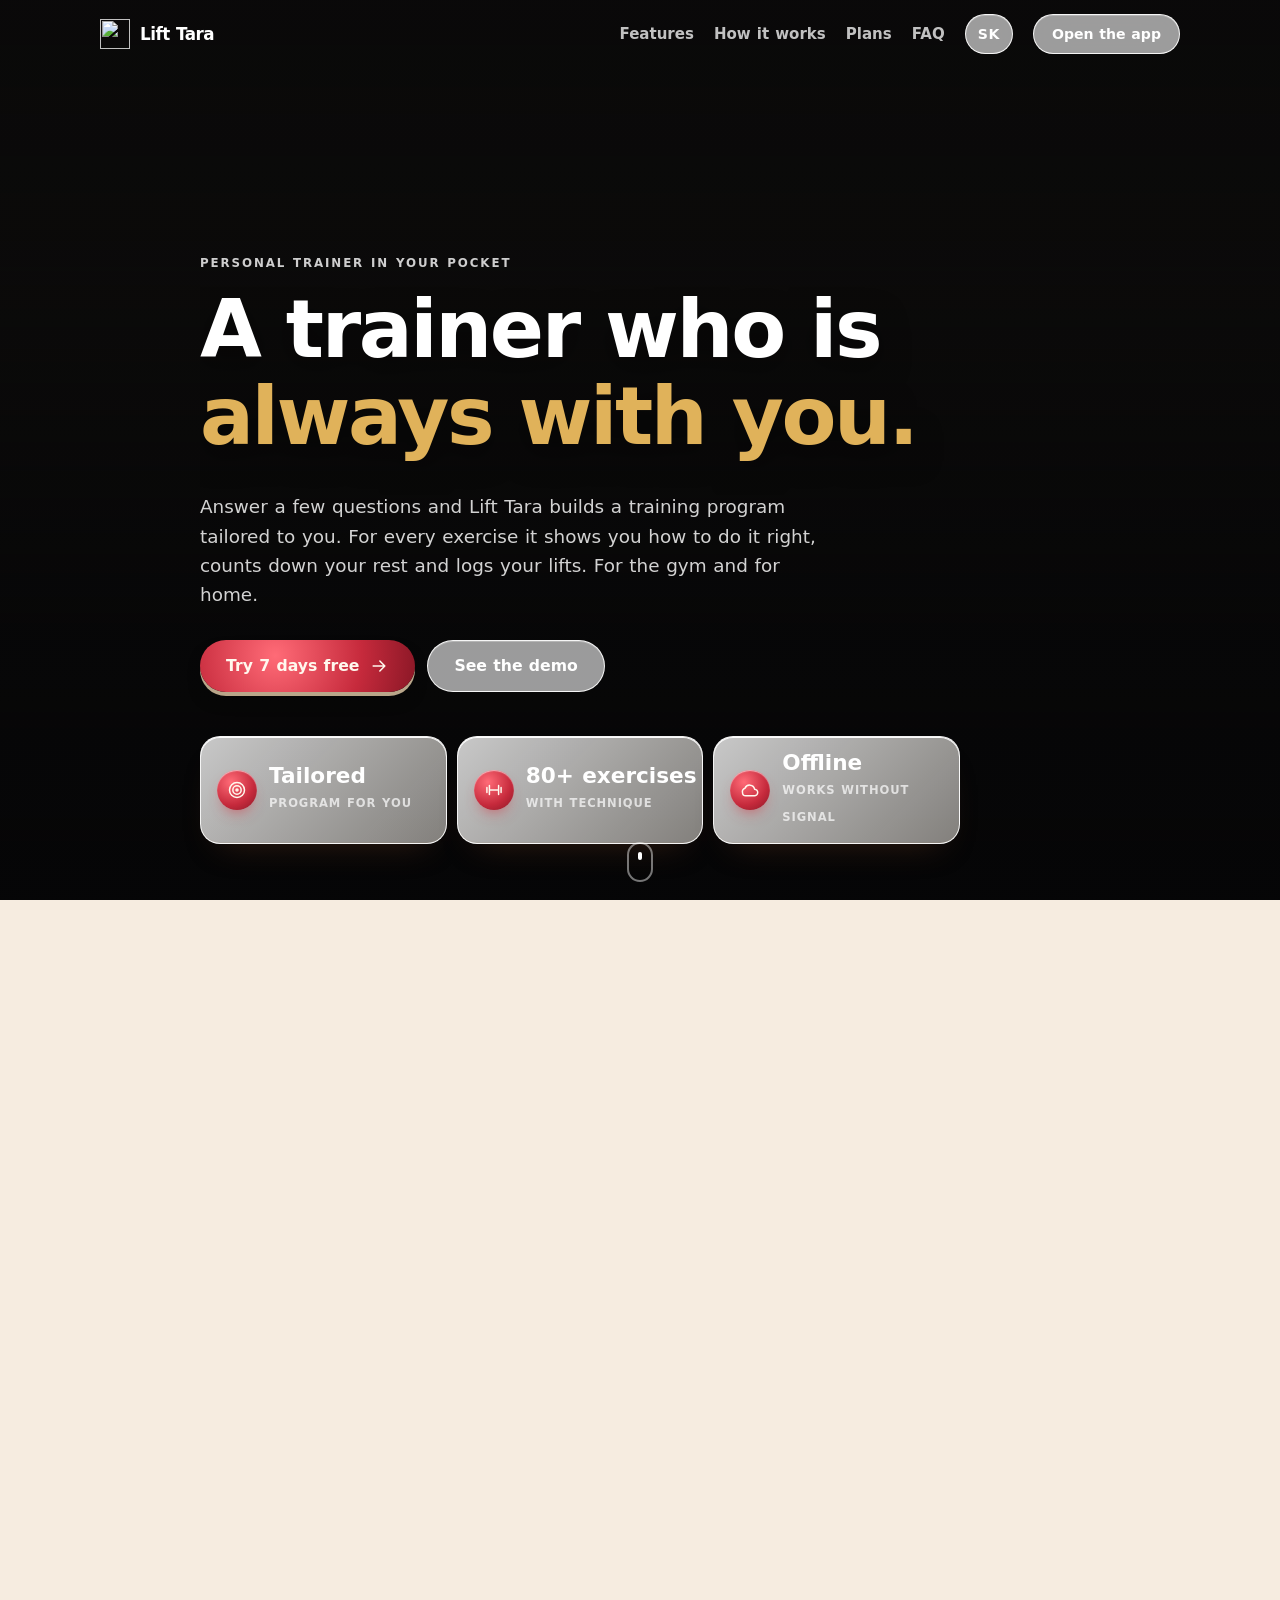
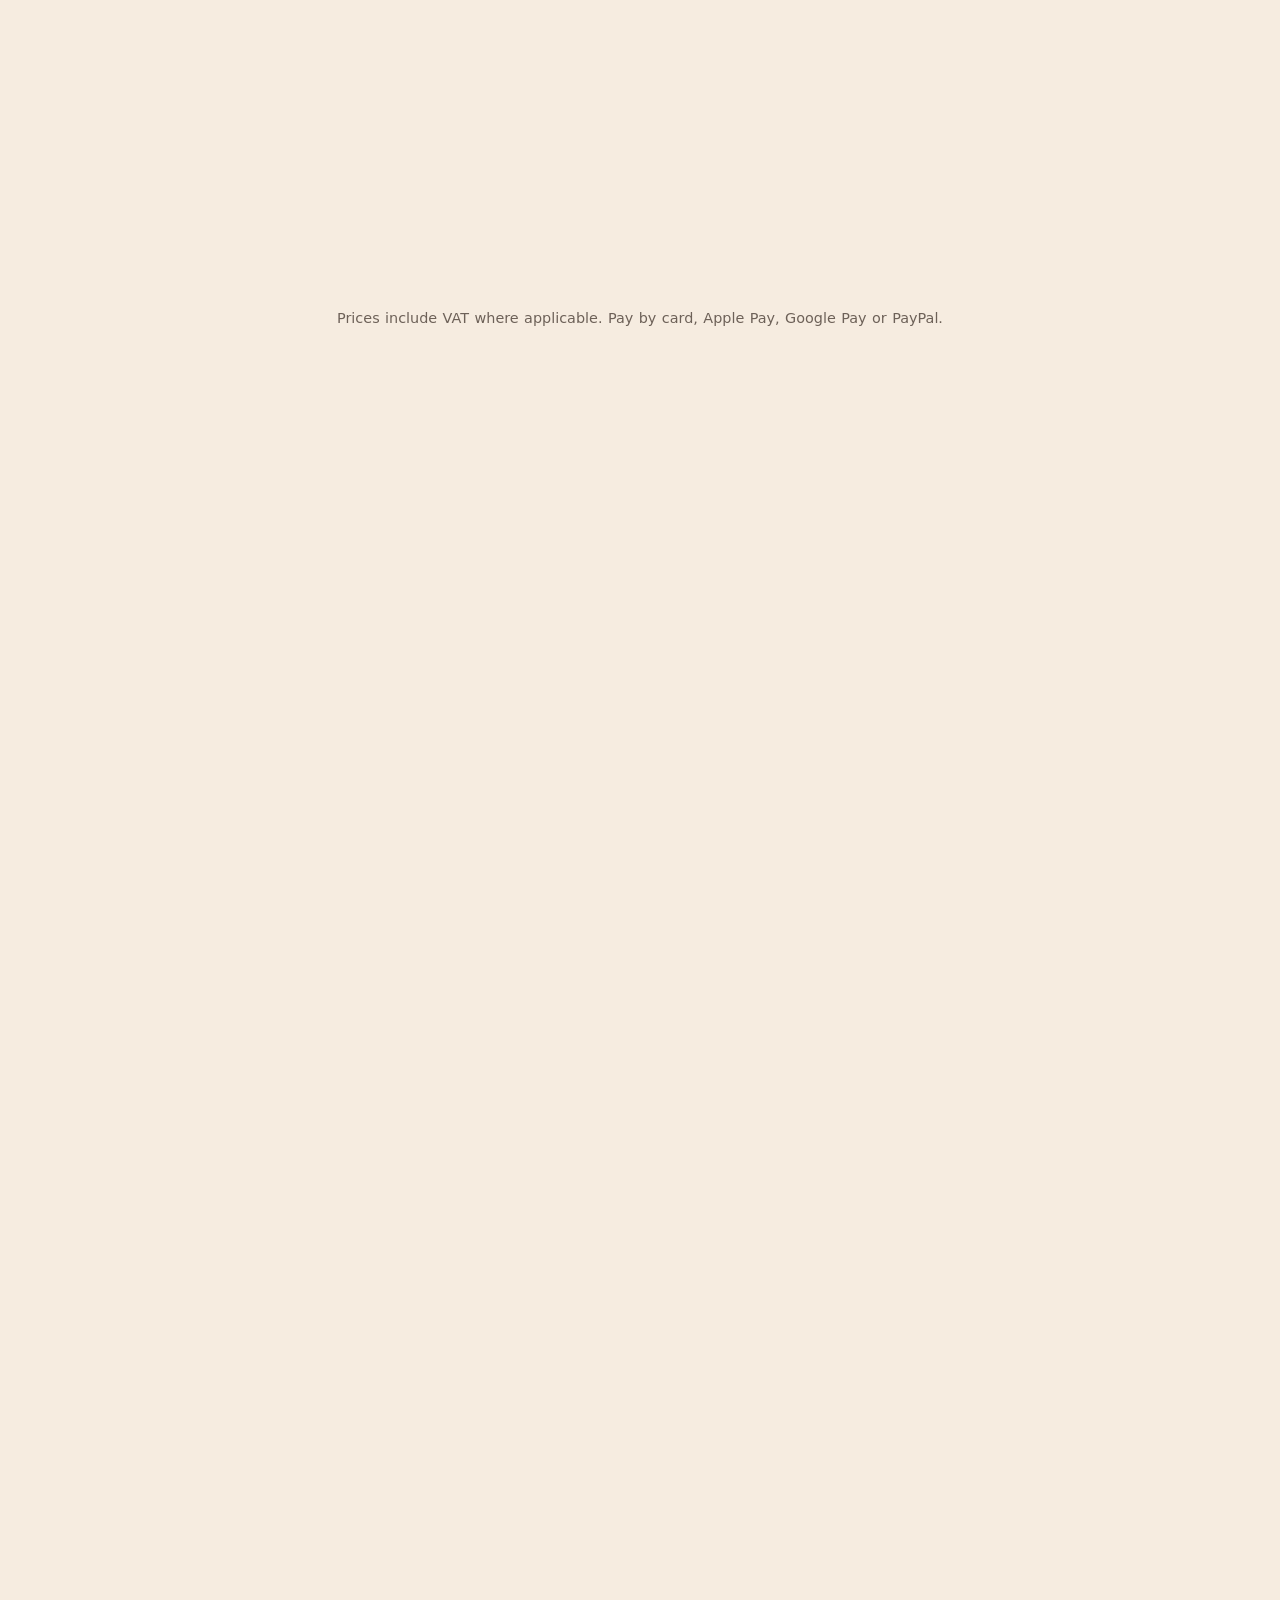
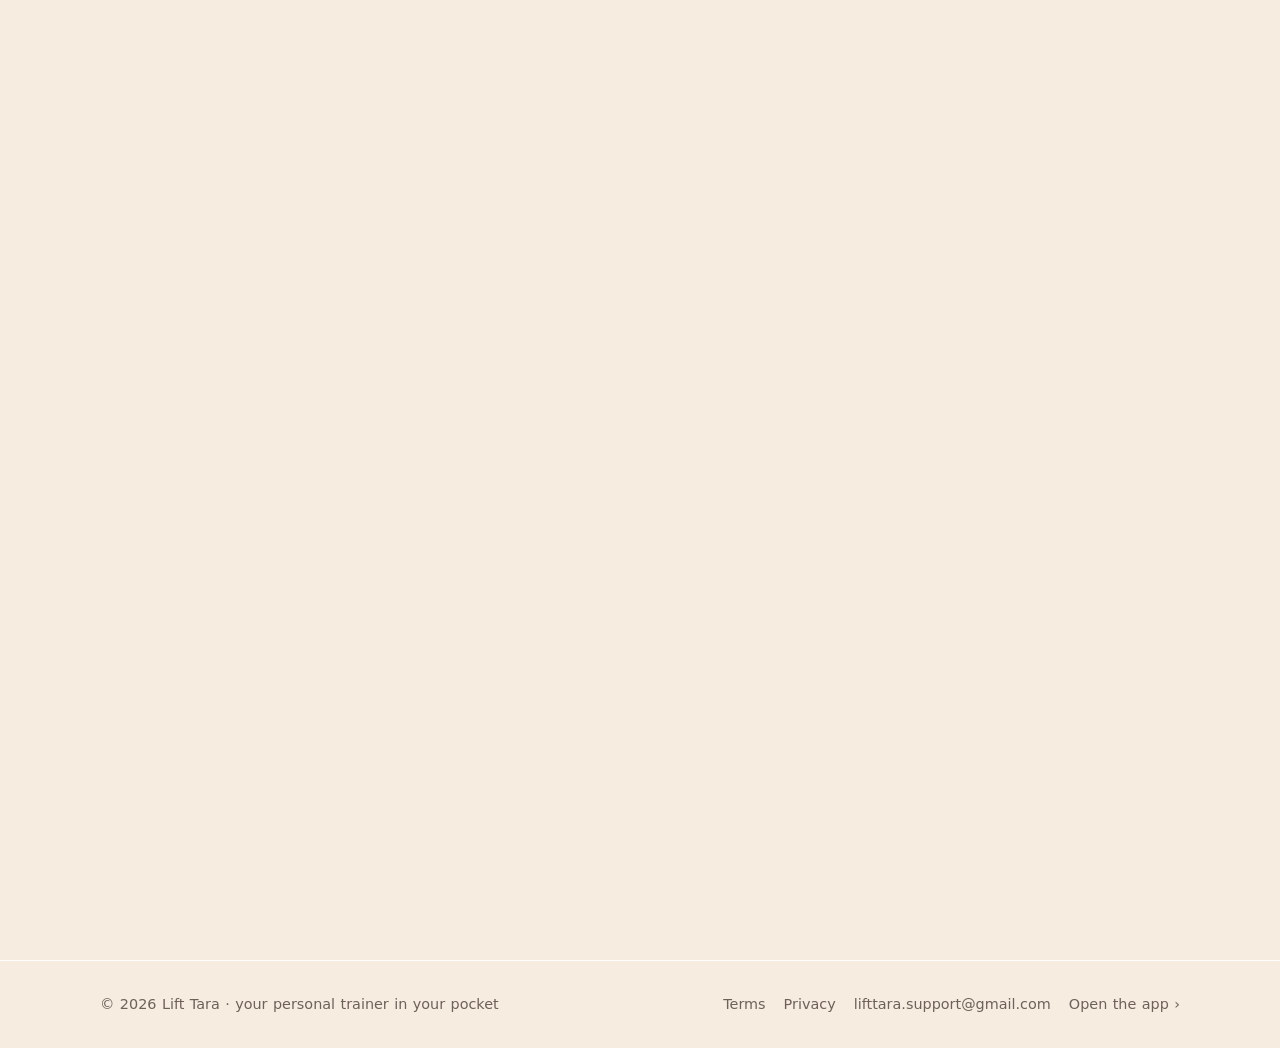
==== commit e4920324: "Web: ikonky na kartách ako lesklé 3D guľky Co-Authored-By: Claude Opus 5.5 <noreply@anthropic.com> C" ====
--- a/index.html
+++ b/index.html
@@ -33,7 +33,7 @@
   <meta name="twitter:image" content="https://lifttara.github.io/icons/og.jpg?v=1">
   <link rel="preload" as="image" href="icons/hero.jpg">
   <style>html, body { background: #15100e; } @media (prefers-color-scheme: light) { html, body { background: #f7f1e6; } }</style>
-  <link rel="stylesheet" href="css/web.css?v=11">
+  <link rel="stylesheet" href="css/web.css?v=12">
   <script type="application/ld+json">
 [
  {
--- a/css/web.css
+++ b/css/web.css
@@ -483,3 +483,17 @@
 /* odhaľovanie pri posúvaní s pružinou */
 .rv { transition: opacity .8s ease, transform .9s var(--spring2) !important; }
 @media (prefers-reduced-motion: reduce) { .lt-bg i, .phone, .greta-photo img { animation: none !important; } }
+/* ikonky na kartách – lesklé 3D guľky ako tlačidlá v appke */
+.ic, .feat .ic, .step .ic {
+  width: 56px !important; height: 56px !important; border-radius: 50% !important; color: #fff8ee !important;
+  background: var(--pill-red) !important; border: 0 !important;
+  box-shadow: 0 12px 22px -10px rgba(216, 48, 63, .85), inset 0 1px 1px rgba(255, 255, 255, .6), inset 0 -3px 6px rgba(80, 10, 18, .35) !important;
+  position: relative; transition: transform .45s var(--spring2);
+}
+.ic::after { content: ""; position: absolute; top: 7px; left: 12px; width: 22px; height: 11px; border-radius: 50%; background: linear-gradient(180deg, rgba(255, 255, 255, .55), rgba(255, 255, 255, 0)); pointer-events: none; }
+.ic .i { width: 26px !important; height: 26px !important; stroke-width: 2.2; filter: drop-shadow(0 1px 1px rgba(80, 10, 18, .4)); position: relative; z-index: 1; }
+@media (hover: hover) { .card:hover .ic { transform: scale(1.08) rotate(-6deg); } }
+.feat-grid .card:nth-child(4n+2) .ic { background: radial-gradient(circle at 35% 30%, #ffd98f, #e2a33a 60%, #a8701d) !important; box-shadow: 0 12px 22px -10px rgba(226, 163, 58, .85), inset 0 1px 1px rgba(255, 255, 255, .6), inset 0 -3px 6px rgba(90, 55, 10, .35) !important; }
+.feat-grid .card:nth-child(4n+3) .ic { background: radial-gradient(circle at 35% 30%, #d9a37c, #a86a42 60%, #6e3f22) !important; box-shadow: 0 12px 22px -10px rgba(168, 106, 66, .85), inset 0 1px 1px rgba(255, 255, 255, .55), inset 0 -3px 6px rgba(60, 30, 10, .35) !important; }
+.feat-grid .card:nth-child(4n) .ic { background: radial-gradient(circle at 35% 30%, #e08aa0, #9b3a5a 60%, #5e1f36) !important; box-shadow: 0 12px 22px -10px rgba(155, 58, 90, .85), inset 0 1px 1px rgba(255, 255, 255, .55), inset 0 -3px 6px rgba(50, 10, 25, .35) !important; }
+.tile .ti { background: var(--pill-red) !important; color: #fff8ee !important; box-shadow: 0 8px 16px -8px rgba(216, 48, 63, .85), inset 0 1px 1px rgba(255, 255, 255, .6) !important; }
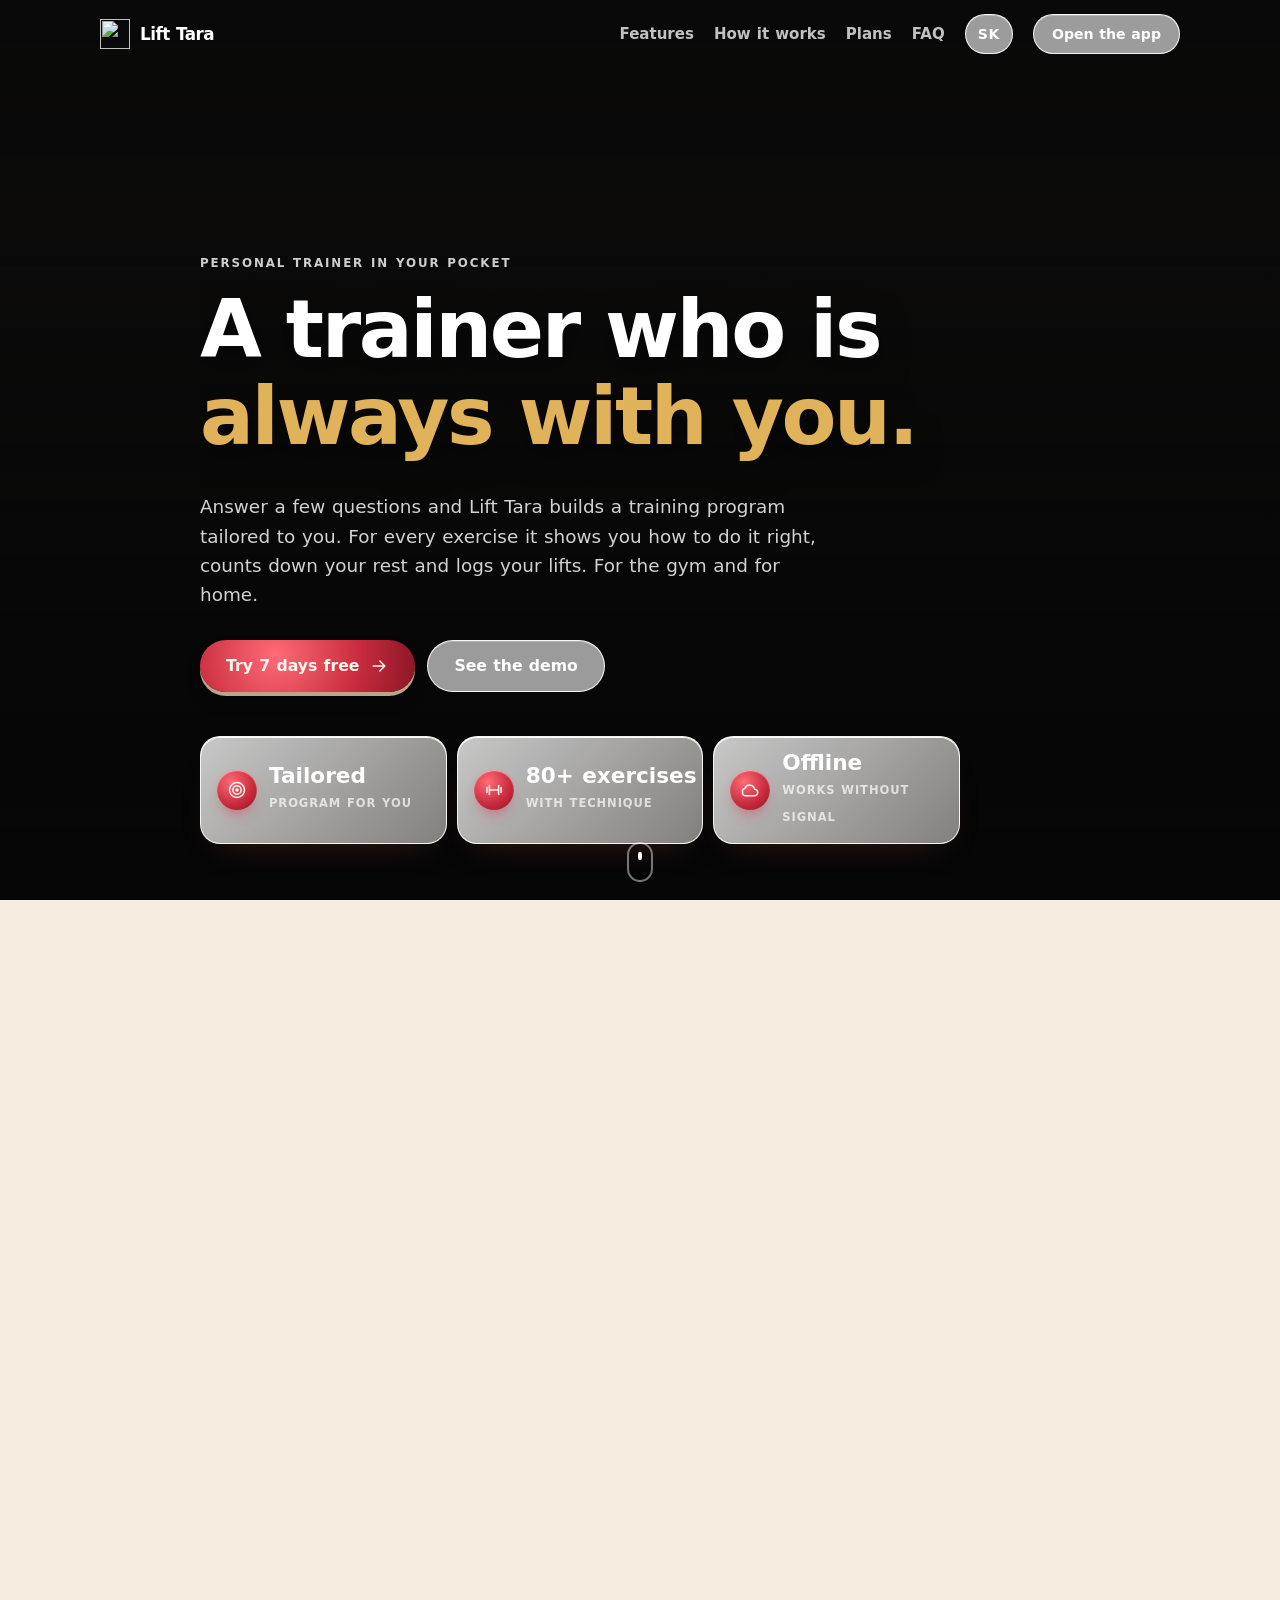
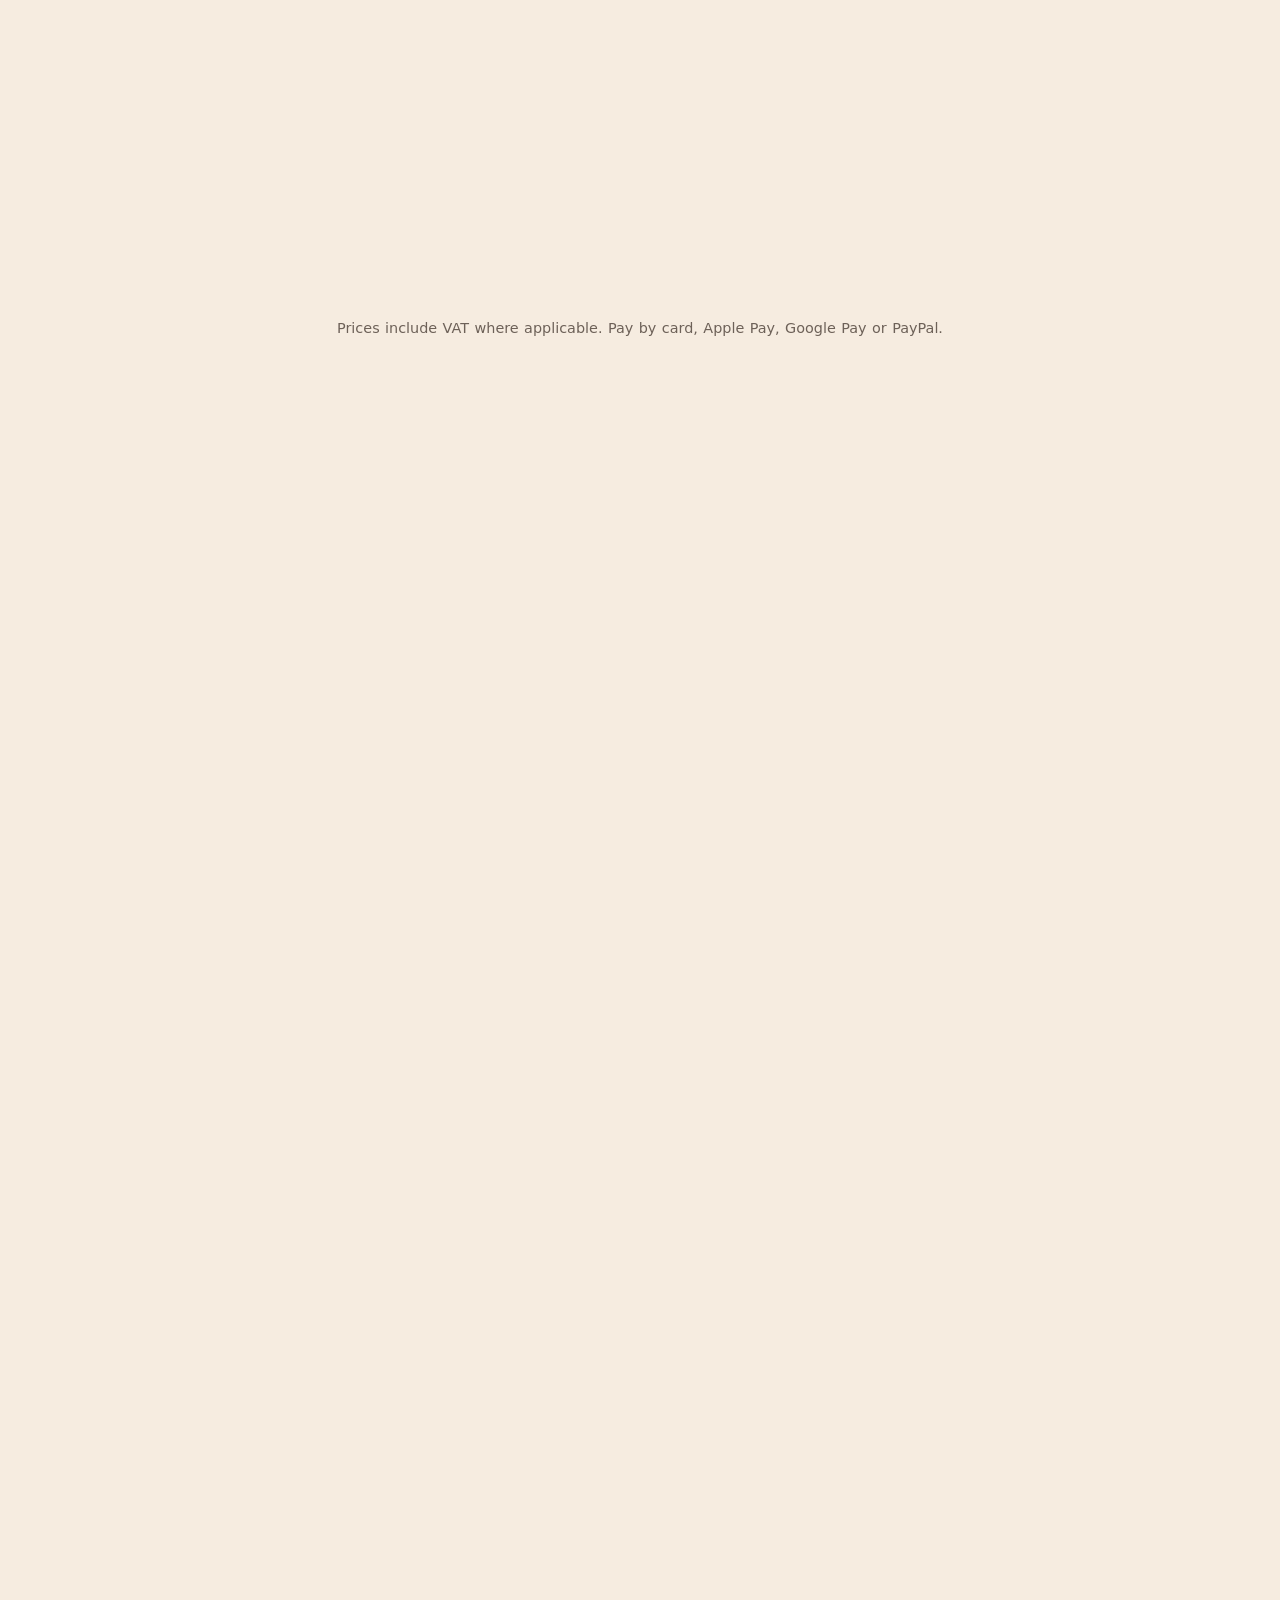
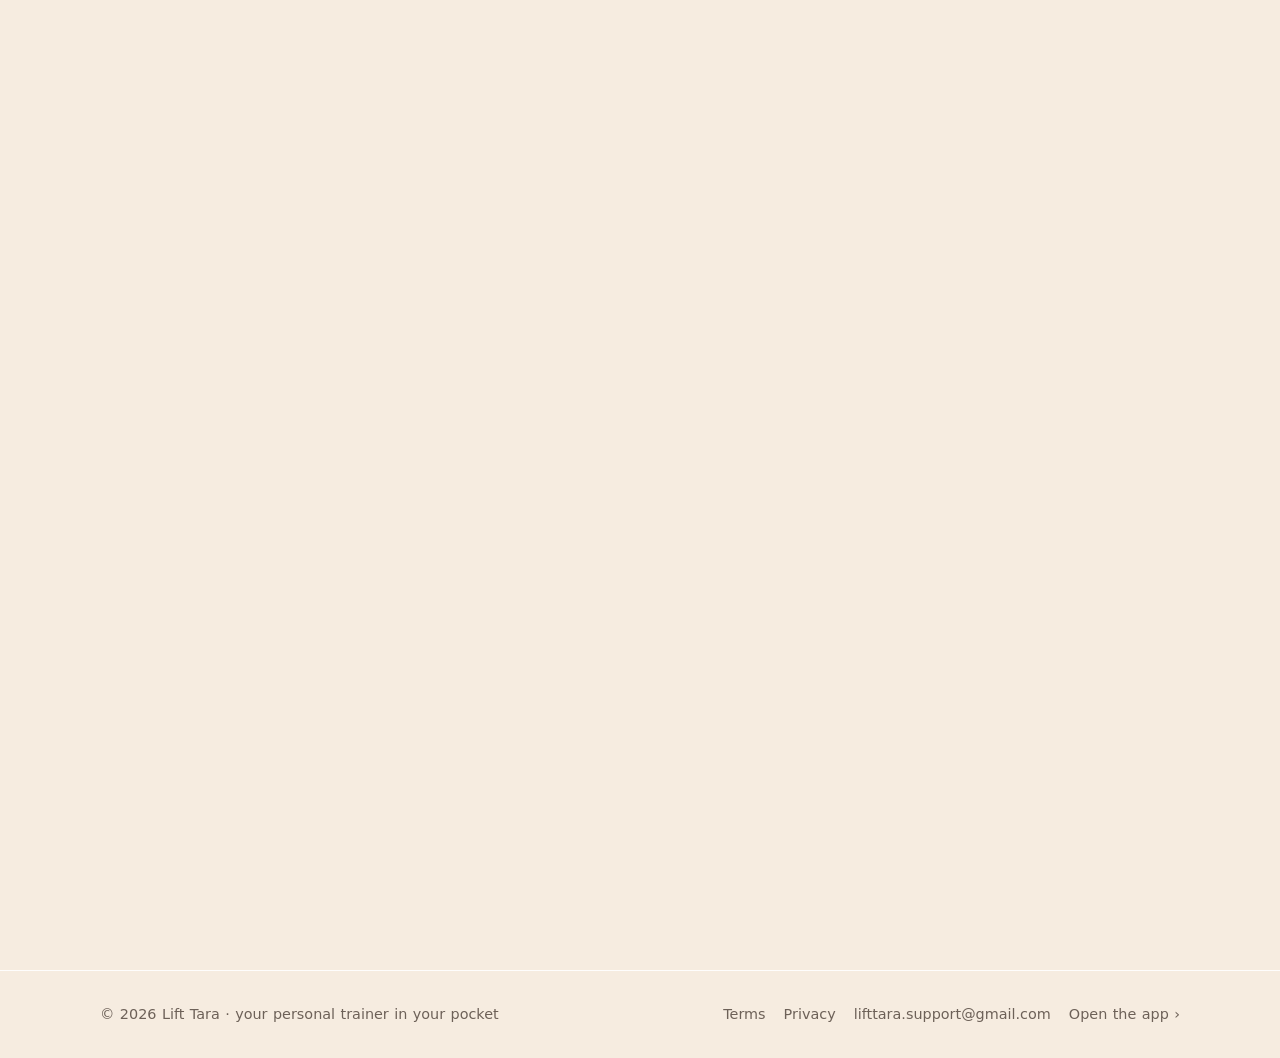
==== commit 880f0eb4: "Web: čísla krokov v lesklých 3D guľkách Co-Authored-By: Claude Opus 5.5 <noreply@anthropic.com> Clau" ====
--- a/index.html
+++ b/index.html
@@ -33,7 +33,7 @@
   <meta name="twitter:image" content="https://lifttara.github.io/icons/og.jpg?v=1">
   <link rel="preload" as="image" href="icons/hero.jpg">
   <style>html, body { background: #15100e; } @media (prefers-color-scheme: light) { html, body { background: #f7f1e6; } }</style>
-  <link rel="stylesheet" href="css/web.css?v=12">
+  <link rel="stylesheet" href="css/web.css?v=13">
   <script type="application/ld+json">
 [
  {
--- a/css/web.css
+++ b/css/web.css
@@ -497,3 +497,16 @@
 .feat-grid .card:nth-child(4n+3) .ic { background: radial-gradient(circle at 35% 30%, #d9a37c, #a86a42 60%, #6e3f22) !important; box-shadow: 0 12px 22px -10px rgba(168, 106, 66, .85), inset 0 1px 1px rgba(255, 255, 255, .55), inset 0 -3px 6px rgba(60, 30, 10, .35) !important; }
 .feat-grid .card:nth-child(4n) .ic { background: radial-gradient(circle at 35% 30%, #e08aa0, #9b3a5a 60%, #5e1f36) !important; box-shadow: 0 12px 22px -10px rgba(155, 58, 90, .85), inset 0 1px 1px rgba(255, 255, 255, .55), inset 0 -3px 6px rgba(50, 10, 25, .35) !important; }
 .tile .ti { background: var(--pill-red) !important; color: #fff8ee !important; box-shadow: 0 8px 16px -8px rgba(216, 48, 63, .85), inset 0 1px 1px rgba(255, 255, 255, .6) !important; }
+/* kroky „Ako to funguje“ – číslo v lesklej 3D guľke a spojnica medzi krokmi */
+.step { position: relative; }
+.step .num {
+  width: 64px; height: 64px; border-radius: 50%; display: grid; place-items: center; position: relative;
+  font-family: var(--font) !important; font-weight: 800 !important; font-size: 1.6rem !important; letter-spacing: -.03em !important;
+  color: #fff8ee !important; -webkit-text-stroke: 0 !important; text-shadow: 0 1px 2px rgba(80, 10, 18, .45);
+  background: var(--pill-red); box-shadow: 0 14px 24px -10px rgba(216, 48, 63, .85), inset 0 1px 1px rgba(255, 255, 255, .6), inset 0 -4px 8px rgba(80, 10, 18, .35);
+  transition: transform .45s var(--spring2);
+}
+.step .num::after { content: ""; position: absolute; top: 8px; left: 14px; width: 26px; height: 12px; border-radius: 50%; background: linear-gradient(180deg, rgba(255, 255, 255, .55), rgba(255, 255, 255, 0)); }
+.step:nth-child(2) .num { background: radial-gradient(circle at 35% 30%, #ffd98f, #e2a33a 60%, #a8701d); box-shadow: 0 14px 24px -10px rgba(226, 163, 58, .85), inset 0 1px 1px rgba(255, 255, 255, .6), inset 0 -4px 8px rgba(90, 55, 10, .35); }
+.step:nth-child(3) .num { background: radial-gradient(circle at 35% 30%, #8fe0a0, #3f9e57 60%, #2a7440); box-shadow: 0 14px 24px -10px rgba(63, 158, 87, .85), inset 0 1px 1px rgba(255, 255, 255, .6), inset 0 -4px 8px rgba(15, 60, 25, .35); }
+@media (hover: hover) { .step:hover .num { transform: scale(1.08) rotate(-6deg); } }
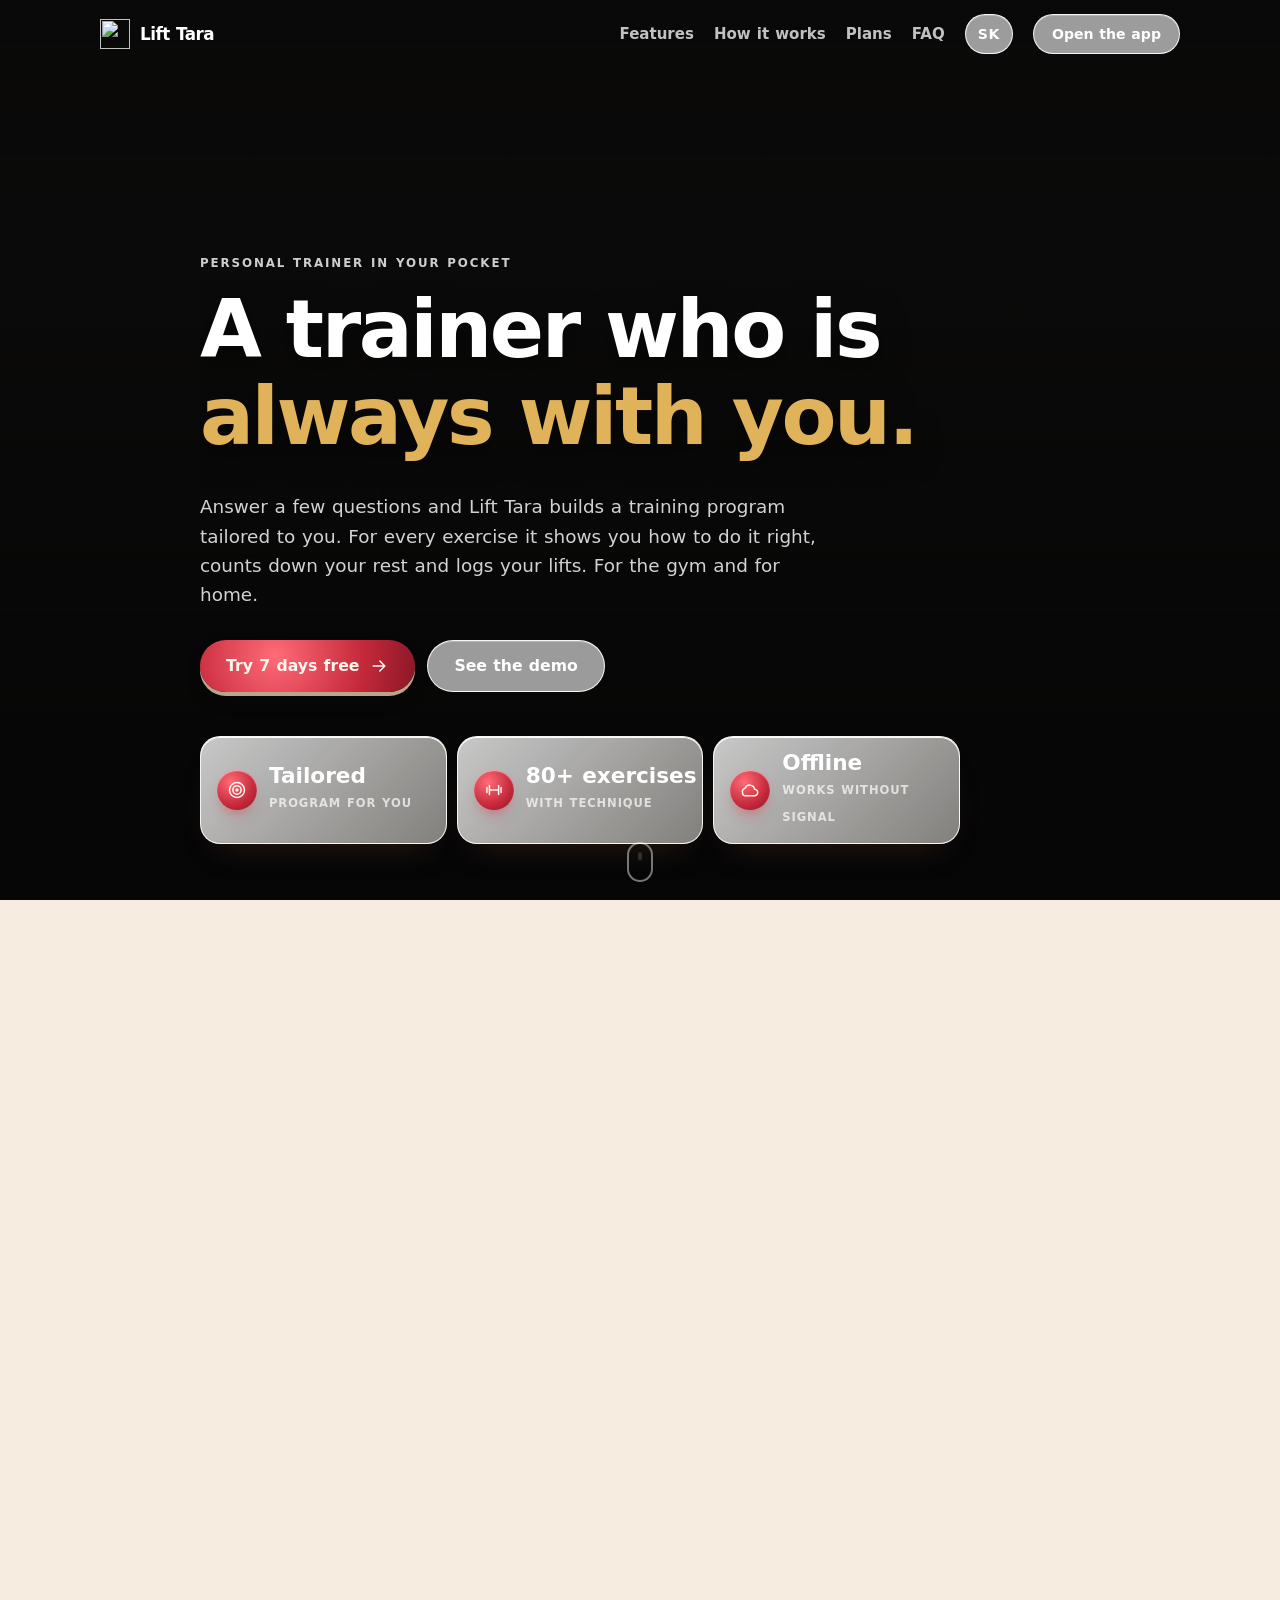
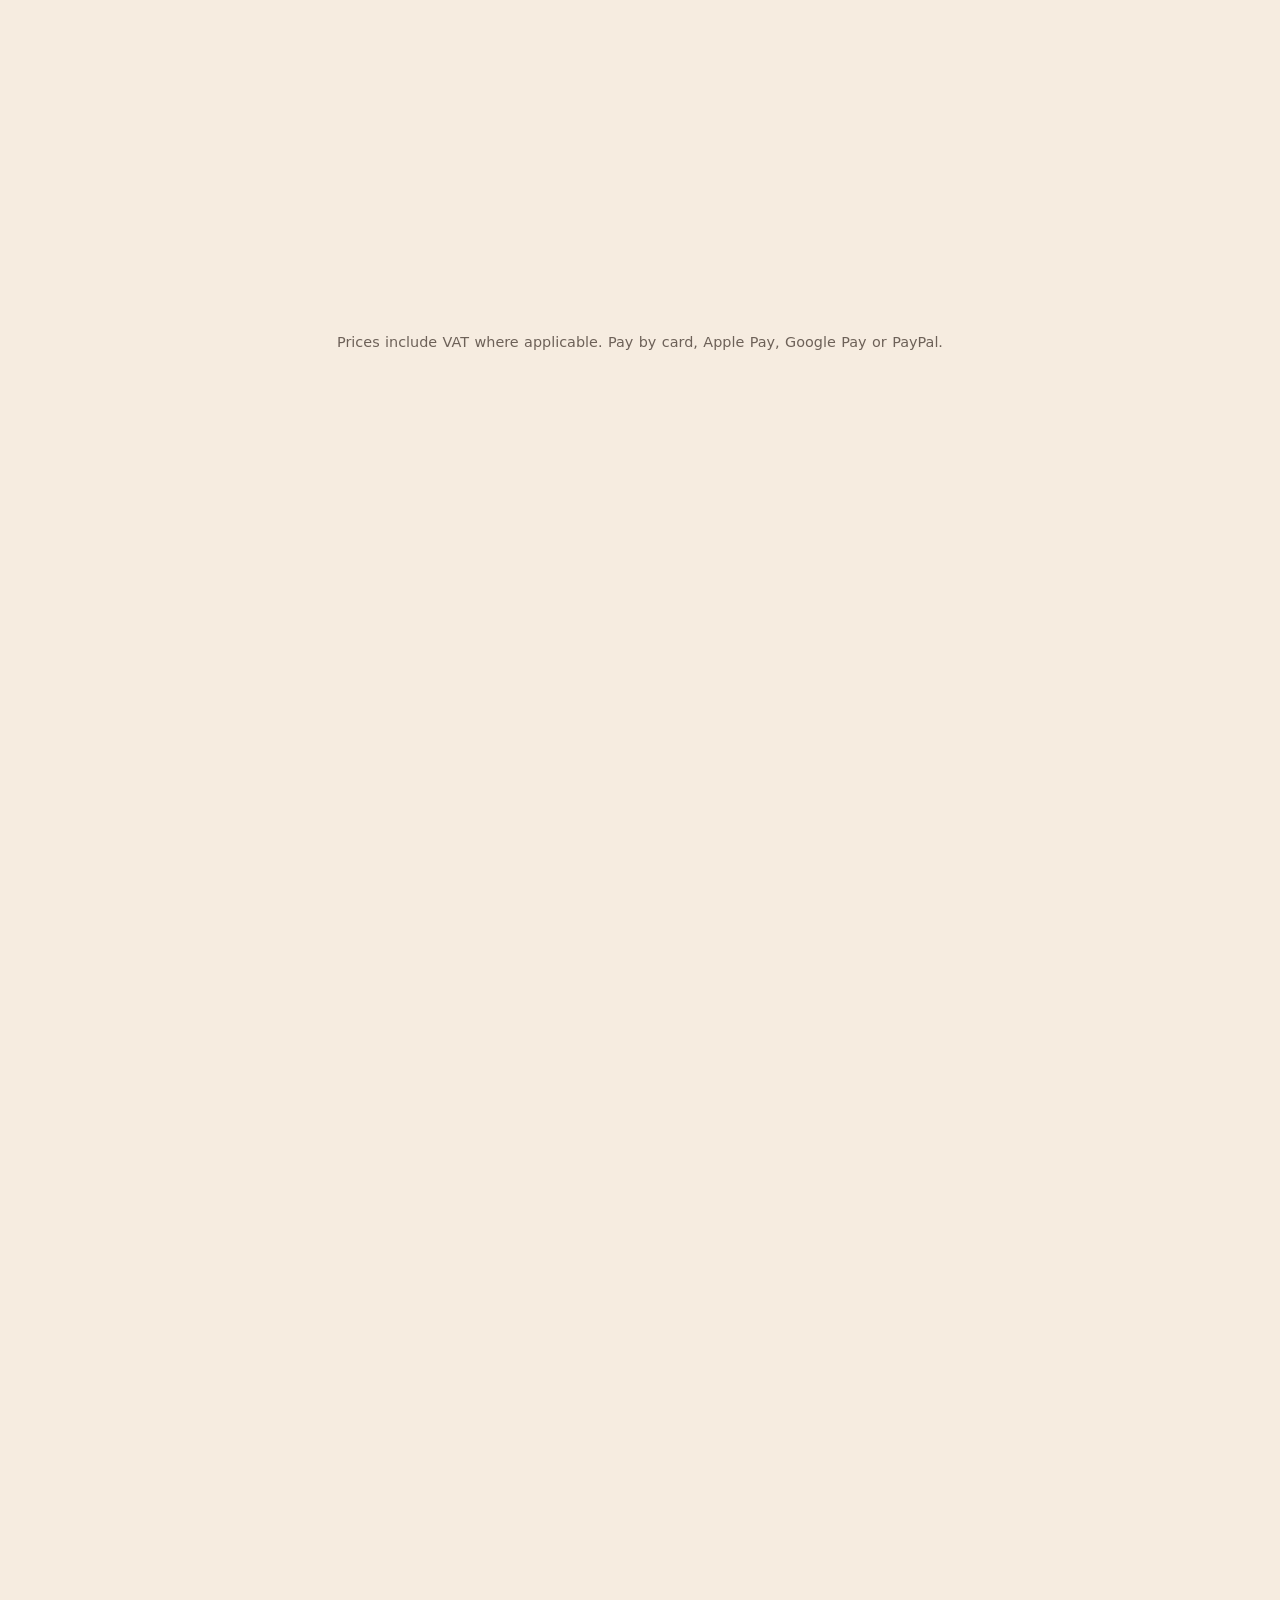
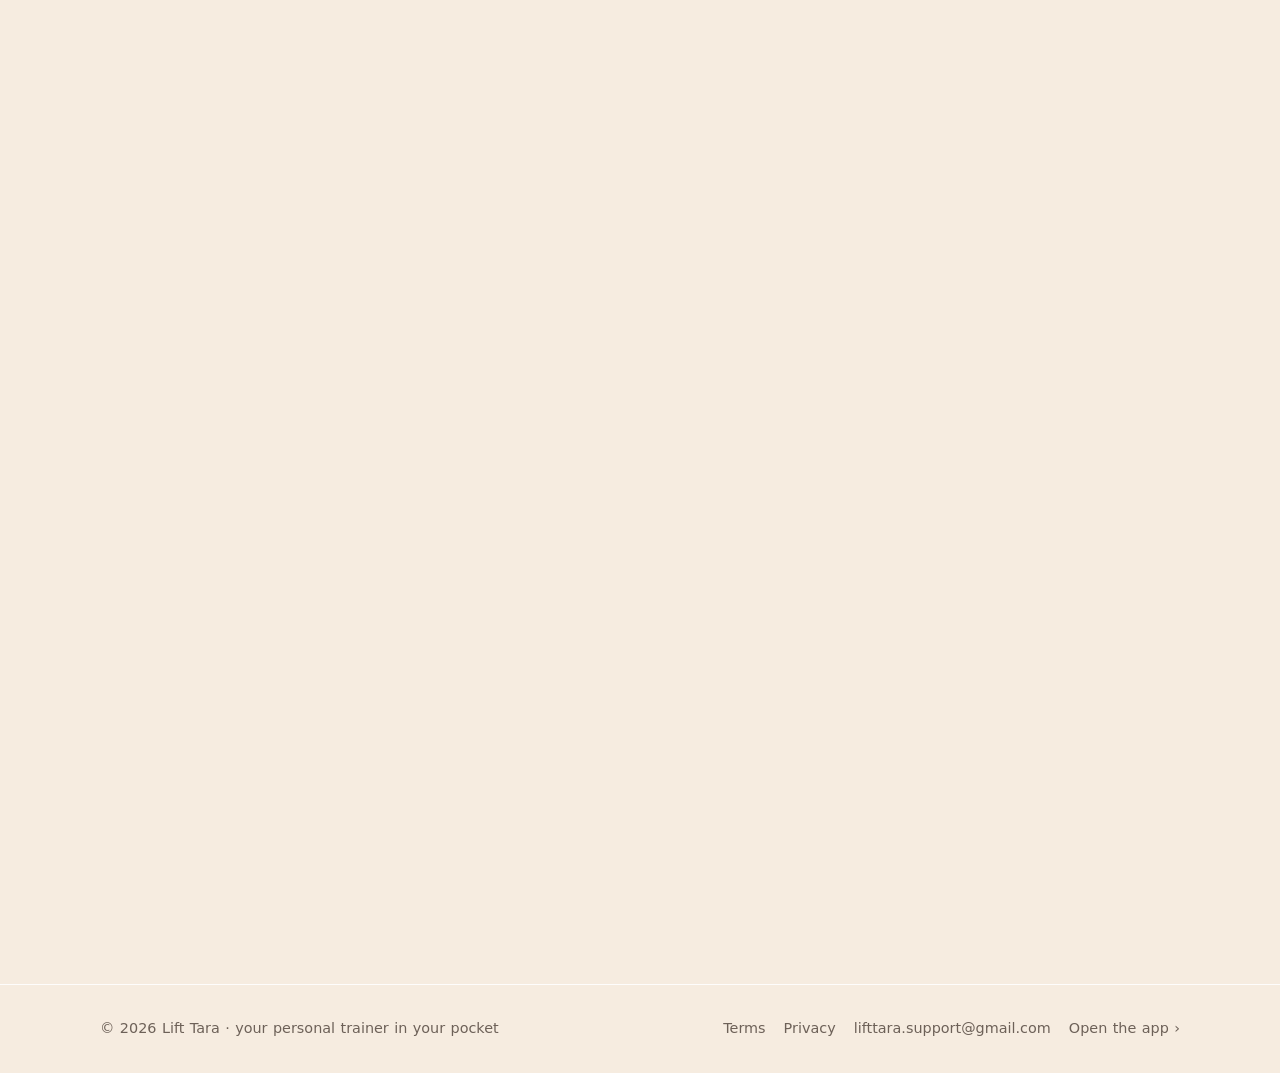
==== commit d0850528: "Web: čísla krokov bez guliek – veľké číslo s prechodom zlatá → červená Co-Authored-By: Claude Opus 5" ====
--- a/index.html
+++ b/index.html
@@ -33,7 +33,7 @@
   <meta name="twitter:image" content="https://lifttara.github.io/icons/og.jpg?v=1">
   <link rel="preload" as="image" href="icons/hero.jpg">
   <style>html, body { background: #15100e; } @media (prefers-color-scheme: light) { html, body { background: #f7f1e6; } }</style>
-  <link rel="stylesheet" href="css/web.css?v=13">
+  <link rel="stylesheet" href="css/web.css?v=15">
   <script type="application/ld+json">
 [
  {
--- a/css/web.css
+++ b/css/web.css
@@ -510,3 +510,14 @@
 .step:nth-child(2) .num { background: radial-gradient(circle at 35% 30%, #ffd98f, #e2a33a 60%, #a8701d); box-shadow: 0 14px 24px -10px rgba(226, 163, 58, .85), inset 0 1px 1px rgba(255, 255, 255, .6), inset 0 -4px 8px rgba(90, 55, 10, .35); }
 .step:nth-child(3) .num { background: radial-gradient(circle at 35% 30%, #8fe0a0, #3f9e57 60%, #2a7440); box-shadow: 0 14px 24px -10px rgba(63, 158, 87, .85), inset 0 1px 1px rgba(255, 255, 255, .6), inset 0 -4px 8px rgba(15, 60, 25, .35); }
 @media (hover: hover) { .step:hover .num { transform: scale(1.08) rotate(-6deg); } }
+/* guľky v jednej farbe – lesklá červená (bez striedania farieb) */
+.step:nth-child(n) .num, .feat-grid .card:nth-child(n) .ic { background: var(--pill-red) !important; box-shadow: 0 14px 24px -10px rgba(216, 48, 63, .85), inset 0 1px 1px rgba(255, 255, 255, .6), inset 0 -4px 8px rgba(80, 10, 18, .35) !important; }
+/* čísla krokov – bez guliek: veľké plné číslo s prechodom zlatá → červená a krátkou čiarou */
+.step:nth-child(n) .num {
+  width: auto !important; height: auto !important; border-radius: 0 !important; display: inline-block !important; box-shadow: none !important;
+  font-family: var(--font) !important; font-weight: 800 !important; font-size: 4.2rem !important; line-height: .9 !important; letter-spacing: -.06em !important;
+  background: linear-gradient(135deg, #f6d79a 0%, #e9b75c 35%, #d8303f 100%) !important; -webkit-background-clip: text !important; background-clip: text !important;
+  color: transparent !important; -webkit-text-stroke: 0 !important; text-shadow: none !important; margin-bottom: 22px !important; padding-bottom: 14px; position: relative;
+}
+.step .num::after { content: "" !important; top: auto !important; left: 0 !important; bottom: 0; width: 44px !important; height: 4px !important; border-radius: 999px !important; background: var(--pill-red) !important; box-shadow: 0 4px 12px rgba(216, 48, 63, .6); }
+@media (hover: hover) { .step:hover .num { transform: translateX(6px) !important; } }
